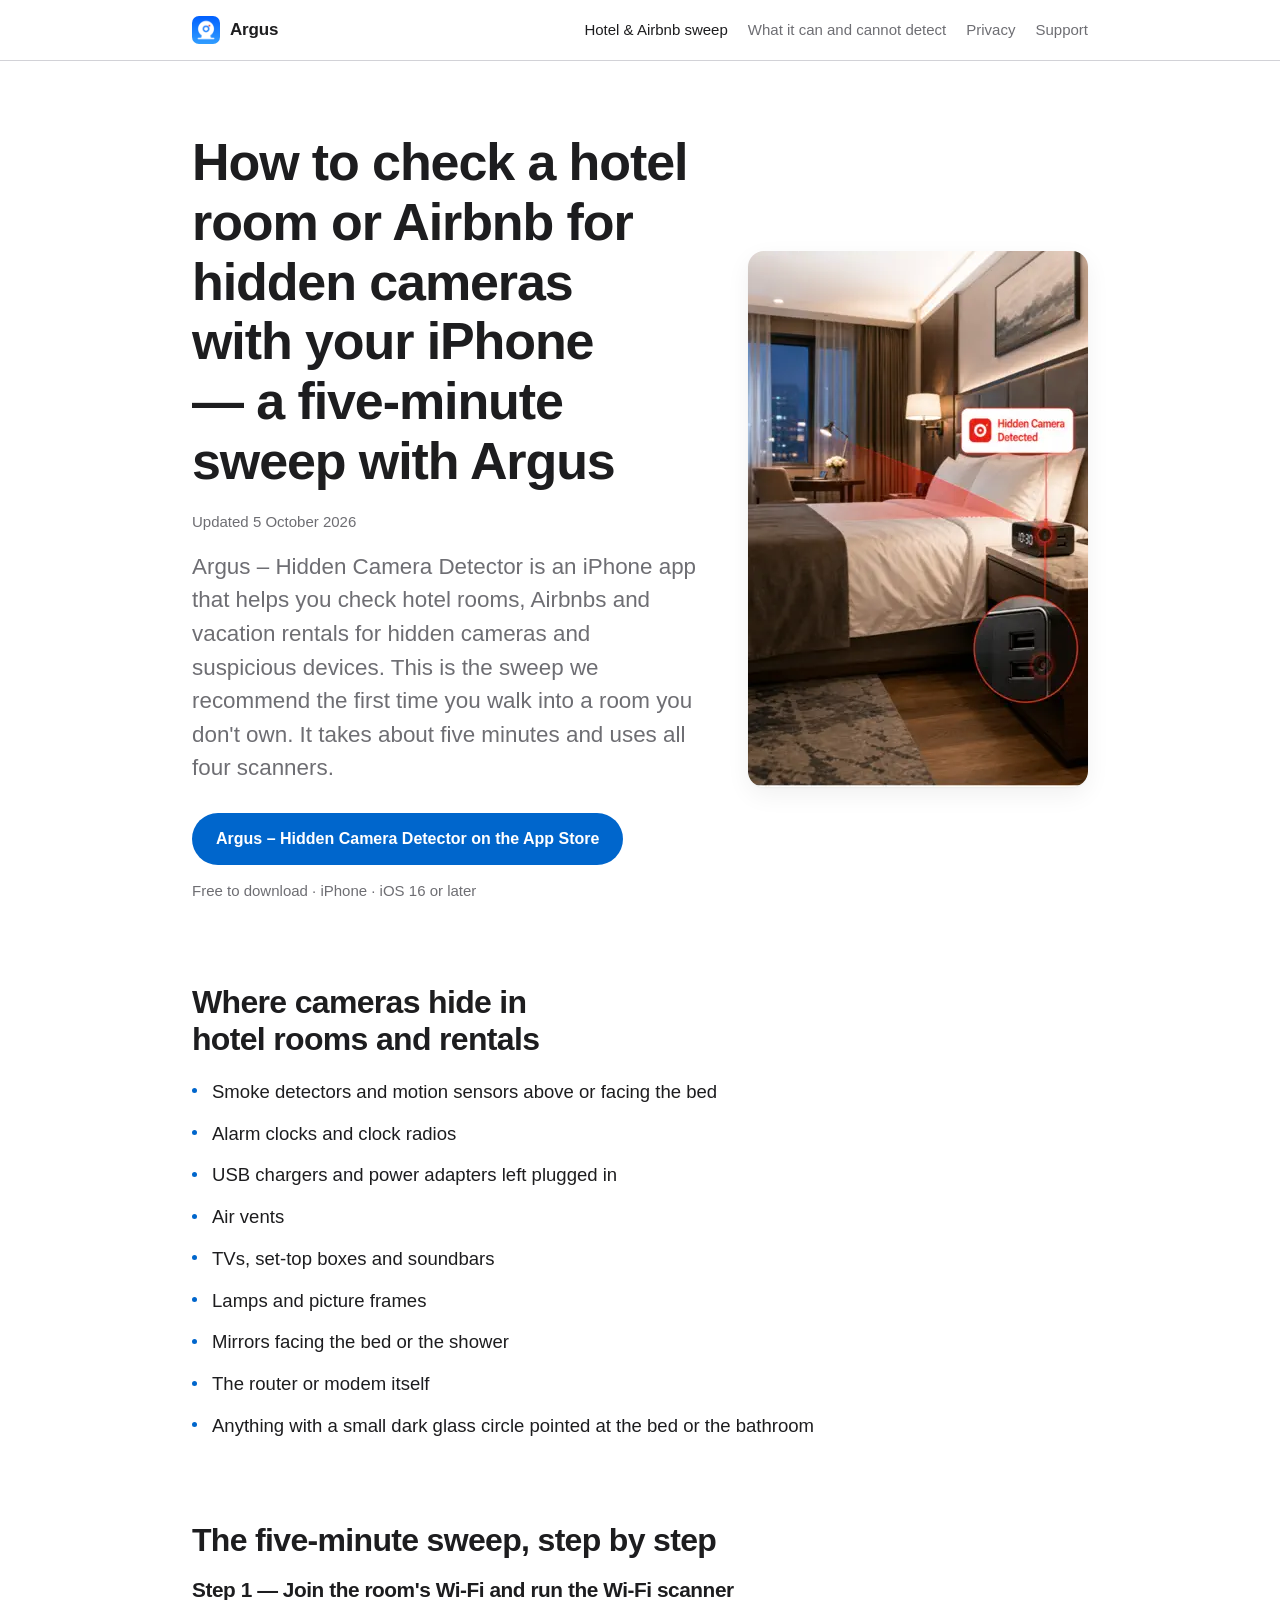
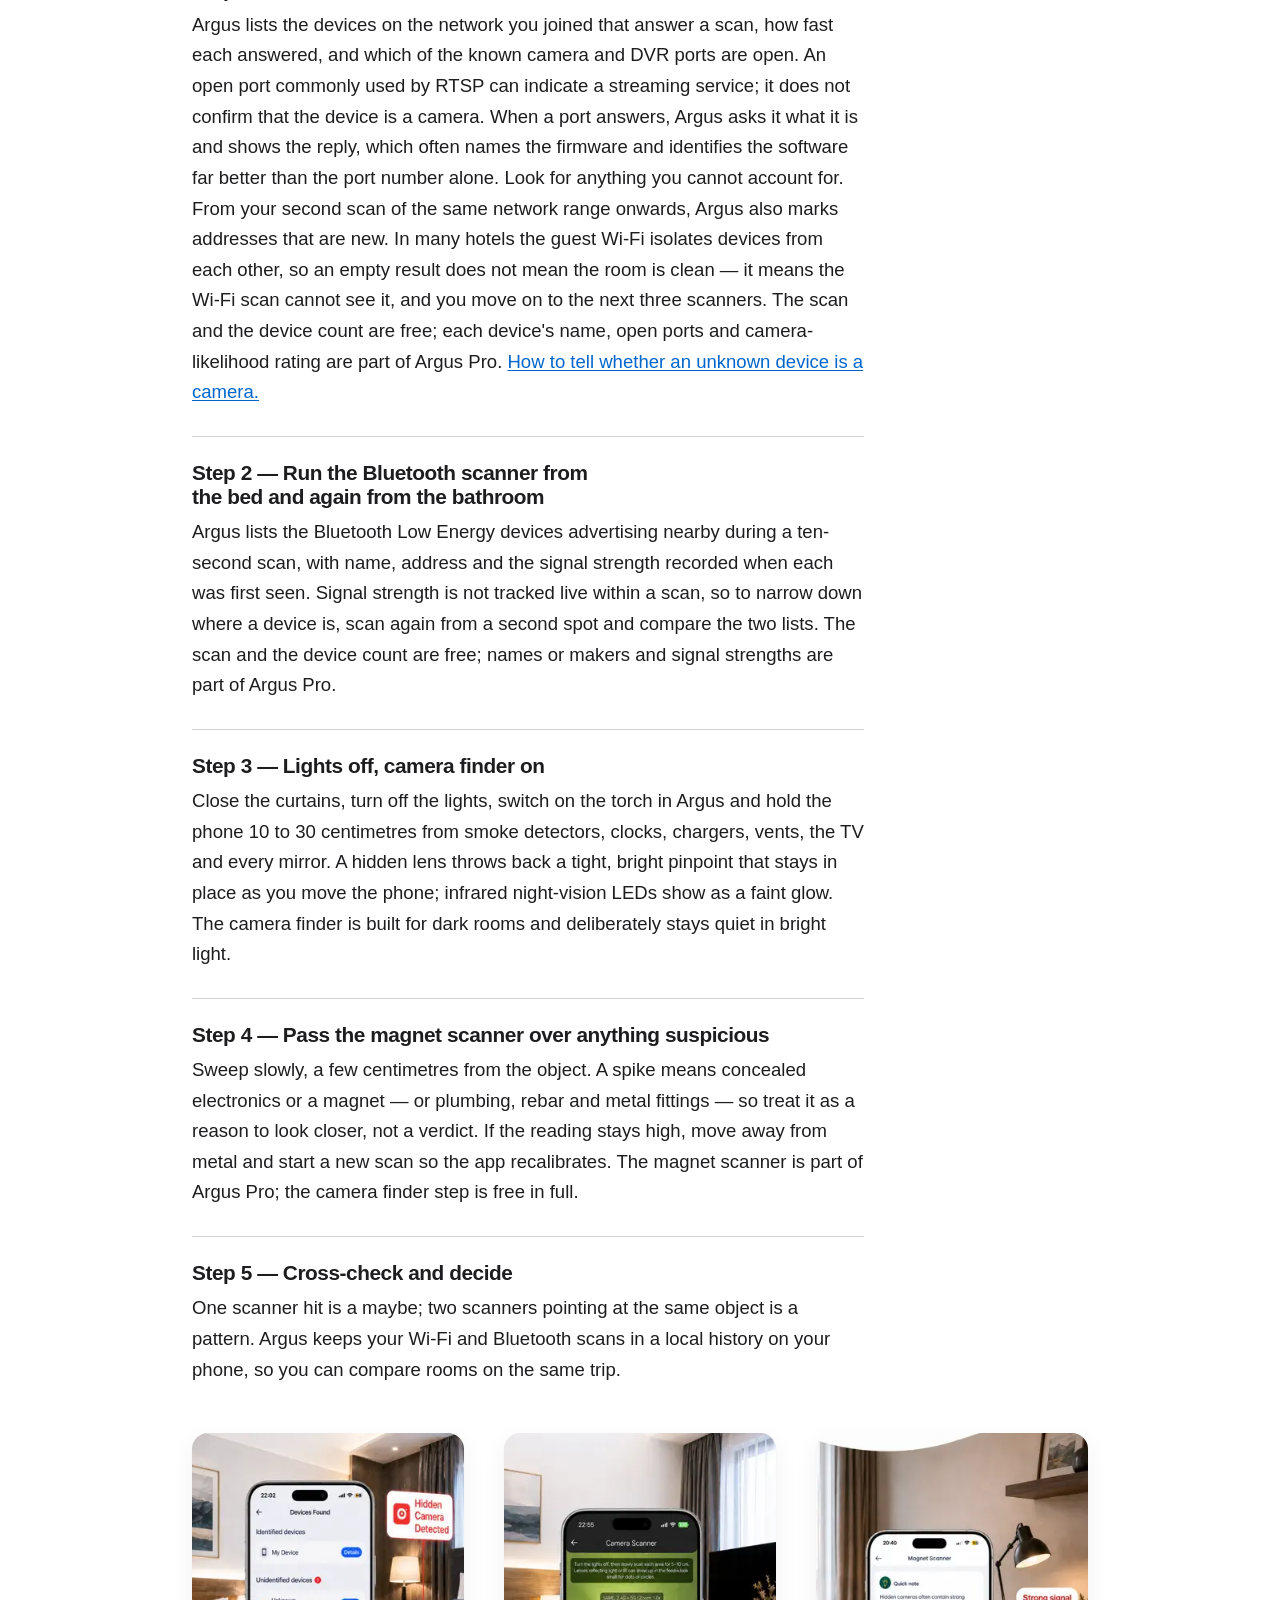
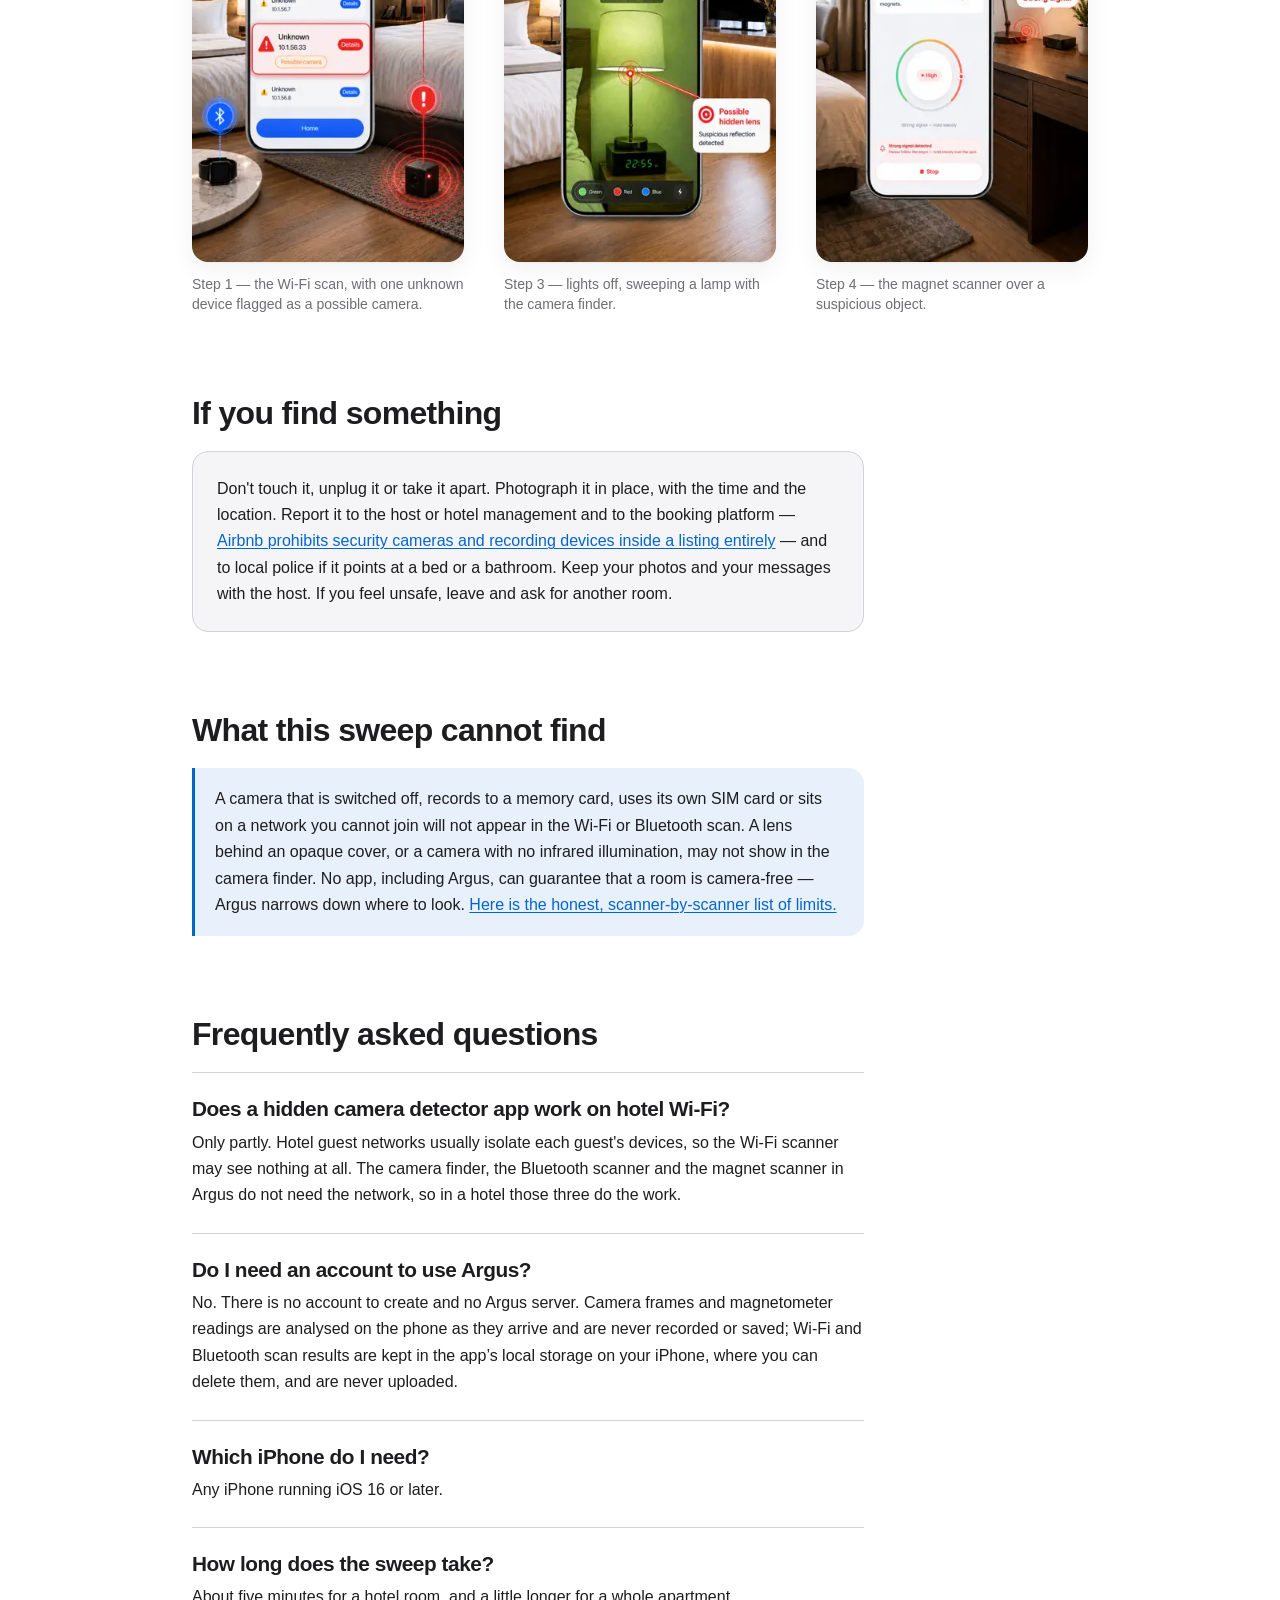
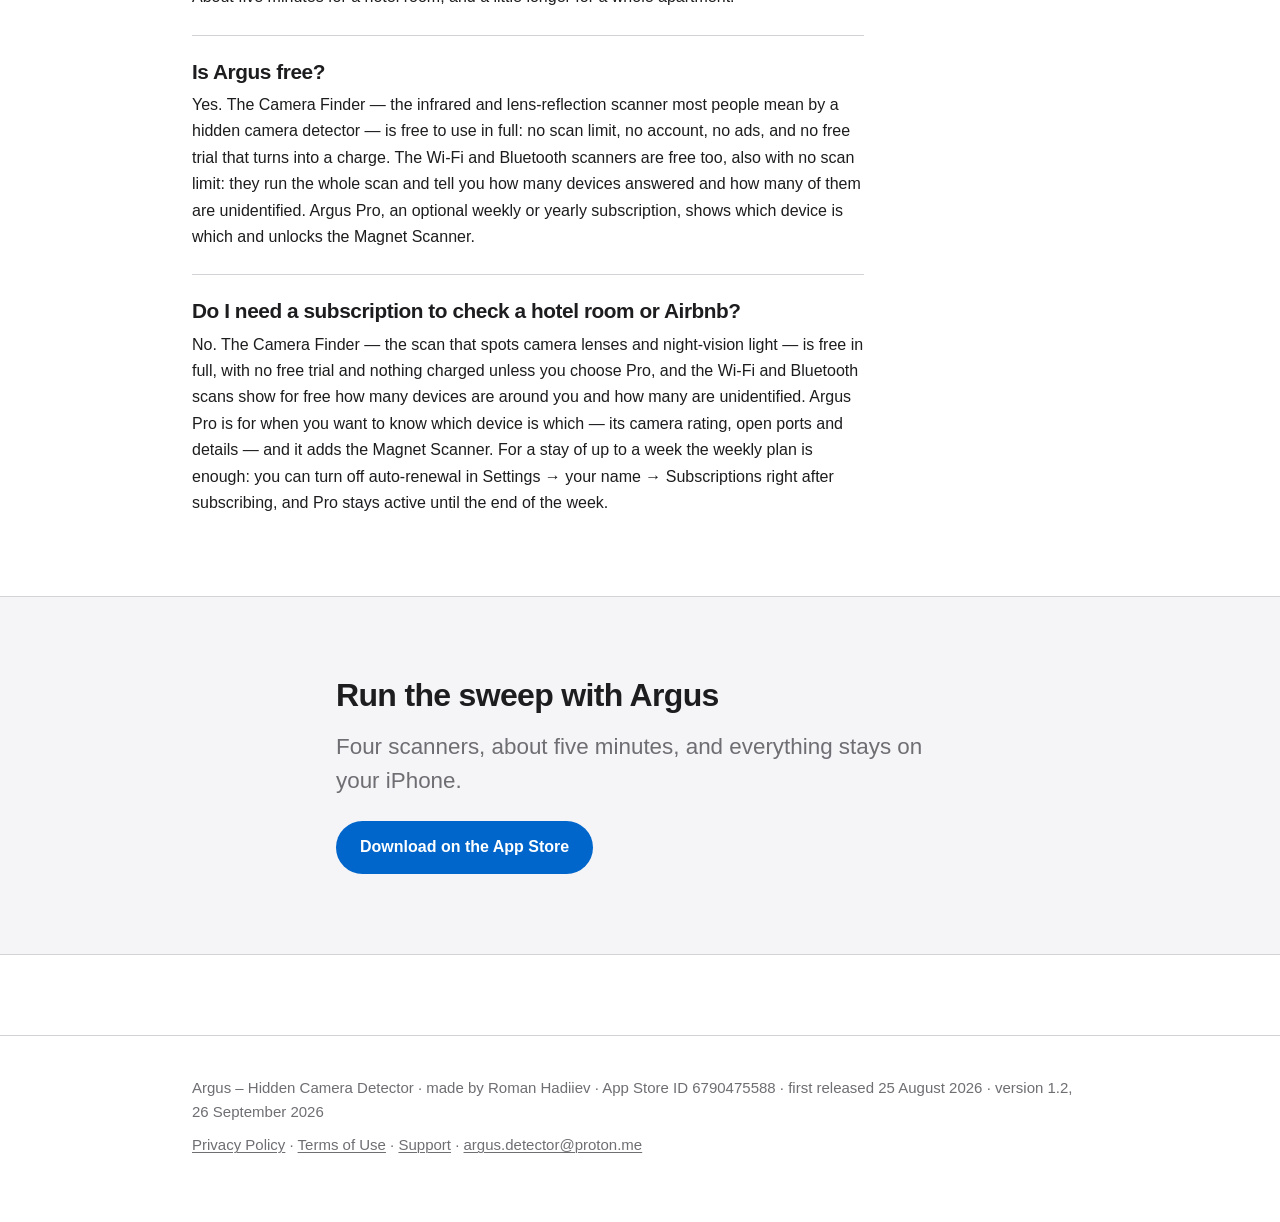
==== check-hotel-room-airbnb-hidden-cameras-iphone/index.html @ aad02414 "fix(site): say plainly what is free and what argus pro adds No prices: they are per storefront and o" ====
<!DOCTYPE html>
<html lang="en">
<head>
    <meta charset="UTF-8" />
    <meta name="viewport" content="width=device-width, initial-scale=1" />
    <title>How to check a hotel room or Airbnb for hidden cameras with an iPhone (2026) – Argus</title>
    <meta name="description" content="A five-minute sweep of a hotel room or Airbnb with Argus – Hidden Camera Detector: scan the Wi-Fi, scan Bluetooth, sweep smoke detectors, clocks, chargers, vents, the TV and mirrors with the infrared camera finder, then check with the magnet scanner." />
    <link rel="canonical" href="https://tatrom.github.io/check-hotel-room-airbnb-hidden-cameras-iphone/" />
    <meta name="robots" content="index,follow,max-snippet:-1,max-image-preview:large" />
    <meta name="apple-itunes-app" content="app-id=6790475588" />
    <meta property="og:type" content="article" />
    <meta property="og:site_name" content="Argus – Hidden Camera Detector" />
    <meta property="og:locale" content="en_US" />
    <meta property="og:title" content="How to check a hotel room or Airbnb for hidden cameras with an iPhone (2026)" />
    <meta property="og:description" content="A five-minute sweep of a hotel room or Airbnb with Argus – Hidden Camera Detector: scan the Wi-Fi, scan Bluetooth, sweep smoke detectors, clocks, chargers, vents, the TV and mirrors with the infrared camera finder, then check with the magnet scanner." />
    <meta property="og:url" content="https://tatrom.github.io/check-hotel-room-airbnb-hidden-cameras-iphone/" />
    <meta property="og:image" content="https://tatrom.github.io/assets/og-argus.jpg" />
    <meta name="twitter:card" content="summary_large_image" />
    <link rel="stylesheet" href="/assets/site.css" />
    <link rel="icon" href="/assets/icon-64.png" type="image/png" />
    <link rel="apple-touch-icon" href="/assets/icon-180.png" />
    <script type="application/ld+json">
    {
      "@context": "https://schema.org",
      "@type": "HowTo",
      "name": "How to check a hotel room or Airbnb for hidden cameras with your iPhone",
      "description": "A five-minute sweep of a hotel room, Airbnb or vacation rental using the four scanners in Argus – Hidden Camera Detector.",
      "totalTime": "PT5M",
      "tool": [
        { "@type": "HowToTool", "name": "iPhone running iOS 16 or later" },
        { "@type": "HowToTool", "name": "Argus – Hidden Camera Detector" }
      ],
      "step": [
        {
          "@type": "HowToStep",
          "name": "Join the room's Wi-Fi and run the Wi-Fi scanner",
          "text": "Argus lists the devices on the network you joined that answer a scan, how fast each answered, and which of the known camera and DVR ports are open. An open port commonly used by RTSP can indicate a streaming service; it does not confirm that the device is a camera. When a port answers, Argus asks it what it is and shows the reply, which often names the firmware and identifies the software far better than the port number alone. Look for anything you cannot account for. From your second scan of the same network range onwards, Argus also marks addresses that are new. In many hotels the guest Wi-Fi isolates devices from each other, so an empty result does not mean the room is clean — it means the Wi-Fi scan cannot see it, and you move on to the next three scanners. The scan and the device count are free; each device's name, open ports and camera-likelihood rating are part of Argus Pro."
        },
        {
          "@type": "HowToStep",
          "name": "Run the Bluetooth scanner from the bed and again from the bathroom",
          "text": "Argus lists the Bluetooth Low Energy devices advertising nearby during a ten-second scan, with name, address and the signal strength recorded when each was first seen. Signal strength is not tracked live within a scan, so to narrow down where a device is, scan again from a second spot and compare the two lists. The scan and the device count are free; names or makers and signal strengths are part of Argus Pro."
        },
        {
          "@type": "HowToStep",
          "name": "Lights off, camera finder on",
          "text": "Close the curtains, turn off the lights, switch on the torch in Argus and hold the phone 10 to 30 centimetres from smoke detectors, clocks, chargers, vents, the TV and every mirror. A hidden lens throws back a tight, bright pinpoint that stays in place as you move the phone; infrared night-vision LEDs show as a faint glow. The camera finder is built for dark rooms and deliberately stays quiet in bright light."
        },
        {
          "@type": "HowToStep",
          "name": "Pass the magnet scanner over anything suspicious",
          "text": "Sweep slowly, a few centimetres from the object. A spike means concealed electronics or a magnet — or plumbing, rebar and metal fittings — so treat it as a reason to look closer, not a verdict. If the reading stays high, move away from metal and start a new scan so the app recalibrates. The magnet scanner is part of Argus Pro; the camera finder step is free in full."
        },
        {
          "@type": "HowToStep",
          "name": "Cross-check and decide",
          "text": "One scanner hit is a maybe; two scanners pointing at the same object is a pattern. Argus keeps your Wi-Fi and Bluetooth scans in a local history on your phone, so you can compare rooms on the same trip."
        }
      ]
    }
    </script>
    <script type="application/ld+json">
    {
      "@context": "https://schema.org",
      "@type": "FAQPage",
      "mainEntity": [
        {
          "@type": "Question",
          "name": "Does a hidden camera detector app work on hotel Wi-Fi?",
          "acceptedAnswer": {
            "@type": "Answer",
            "text": "Only partly. Hotel guest networks usually isolate each guest's devices, so the Wi-Fi scanner may see nothing at all. The camera finder, the Bluetooth scanner and the magnet scanner in Argus do not need the network, so in a hotel those three do the work."
          }
        },
        {
          "@type": "Question",
          "name": "Do I need an account to use Argus?",
          "acceptedAnswer": {
            "@type": "Answer",
            "text": "No. There is no account to create and no Argus server. Camera frames and magnetometer readings are analysed on the phone as they arrive and are never recorded or saved; Wi-Fi and Bluetooth scan results are kept in the app’s local storage on your iPhone, where you can delete them, and are never uploaded."
          }
        },
        {
          "@type": "Question",
          "name": "Which iPhone do I need?",
          "acceptedAnswer": {
            "@type": "Answer",
            "text": "Any iPhone running iOS 16 or later."
          }
        },
        {
          "@type": "Question",
          "name": "How long does the sweep take?",
          "acceptedAnswer": {
            "@type": "Answer",
            "text": "About five minutes for a hotel room, and a little longer for a whole apartment."
          }
        },
        {
          "@type": "Question",
          "name": "Is Argus free?",
          "acceptedAnswer": {
            "@type": "Answer",
            "text": "Yes. The Camera Finder — the infrared and lens-reflection scanner most people mean by a hidden camera detector — is free to use in full: no scan limit, no account, no ads, and no free trial that turns into a charge. The Wi-Fi and Bluetooth scanners are free too, also with no scan limit: they run the whole scan and tell you how many devices answered and how many of them are unidentified. Argus Pro, an optional weekly or yearly subscription, shows which device is which and unlocks the Magnet Scanner."
          }
        },
        {
          "@type": "Question",
          "name": "Do I need a subscription to check a hotel room or Airbnb?",
          "acceptedAnswer": {
            "@type": "Answer",
            "text": "No. The Camera Finder — the scan that spots camera lenses and night-vision light — is free in full, with no free trial and nothing charged unless you choose Pro, and the Wi-Fi and Bluetooth scans show for free how many devices are around you and how many are unidentified. Argus Pro is for when you want to know which device is which — its camera rating, open ports and details — and it adds the Magnet Scanner. For a stay of up to a week the weekly plan is enough: you can turn off auto-renewal in Settings → your name → Subscriptions right after subscribing, and Pro stays active until the end of the week."
          }
        }
      ]
    }
    </script>
</head>
<body>

<header class="site-header">
    <div class="wrap">
        <a class="brand" href="/">
            <img src="/assets/icon-64.png" alt="" width="28" height="28" />
            Argus
        </a>
        <nav class="site-nav" aria-label="Site">
            <a href="/check-hotel-room-airbnb-hidden-cameras-iphone/" aria-current="page">Hotel &amp; Airbnb sweep</a>
            <a href="/what-argus-can-and-cannot-detect/">What it can and cannot detect</a>
            <a href="/privacy/">Privacy</a>
            <a href="/privacy-terms/support.html">Support</a>
        </nav>
    </div>
</header>

<main>

<div class="wrap hero">
    <div class="split">
        <div>
            <h1>How to check a hotel room or Airbnb for hidden cameras with your iPhone — a five-minute sweep with Argus</h1>
            <p class="meta">Updated 5 October 2026</p>
            <p class="lead">Argus – Hidden Camera Detector is an iPhone app that helps you check hotel rooms,
                Airbnbs and vacation rentals for hidden cameras and suspicious devices. This is the sweep we
                recommend the first time you walk into a room you don't own. It takes about five minutes and uses
                all four scanners.</p>
            <div class="cta-row">
                <a class="button" href="https://apps.apple.com/us/app/argus-hidden-camera-detector/id6790475588">Argus – Hidden Camera Detector on the App Store</a>
                <span class="meta">Free to download · iPhone · iOS 16 or later</span>
            </div>
        </div>
        <img class="hero-shot" src="/assets/shot-05-tools-340.webp"
             srcset="/assets/shot-05-tools-340.webp 340w, /assets/shot-05-tools-480.webp 480w"
             sizes="(min-width: 820px) 300px, 70vw"
             width="340" height="736"
             alt="A hotel room with a USB charger beside the bed flagged as a possible hidden camera." />
    </div>
</div>

<section class="wrap">
    <div class="prose">
        <h2>Where cameras hide in hotel rooms and rentals</h2>
        <ul class="plain">
            <li>Smoke detectors and motion sensors above or facing the bed</li>
            <li>Alarm clocks and clock radios</li>
            <li>USB chargers and power adapters left plugged in</li>
            <li>Air vents</li>
            <li>TVs, set-top boxes and soundbars</li>
            <li>Lamps and picture frames</li>
            <li>Mirrors facing the bed or the shower</li>
            <li>The router or modem itself</li>
            <li>Anything with a small dark glass circle pointed at the bed or the bathroom</li>
        </ul>
    </div>
</section>

<section class="wrap">
    <div class="prose">
        <h2>The five-minute sweep, step by step</h2>
        <ol class="steps">
            <li><h3>Step 1 — Join the room's Wi-Fi and run the Wi-Fi scanner</h3> <p>Argus lists the devices on
                the network you joined that answer a scan, how fast each answered, and which of the known camera
                and DVR ports are open. An open port commonly used by RTSP can indicate a streaming service; it
                does not confirm that the device is a camera. When a port answers, Argus asks it what it is and
                shows the reply, which often names the firmware and identifies the software far better than the
                port number alone. Look for anything you cannot account for. From your second scan of the same network range onwards, Argus also marks addresses that are new. In many hotels the guest Wi-Fi isolates devices from each other, so an
                empty result does not mean the room is clean — it means the Wi-Fi scan cannot see it, and you
                move on to the next three scanners. The scan and the device count are free; each device's name,
                open ports and camera-likelihood rating are part of Argus Pro.
                <a href="/unknown-device-on-wifi-hidden-camera-iphone/">How to tell whether an unknown device is a camera.</a></p></li>
            <li>
                <h3>Step 2 — Run the Bluetooth scanner from the bed and again from the bathroom</h3>
                <p>Argus lists the Bluetooth Low Energy devices advertising nearby during a ten-second scan, with
                    name, address and the signal strength recorded when each was first seen. Signal strength is not
                    tracked live within a scan, so to narrow down where a device is, scan again from a second spot
                    and compare the two lists. The scan and the device count are free; names or makers and signal strengths are part of Argus Pro.</p>
            </li>
            <li>
                <h3>Step 3 — Lights off, camera finder on</h3>
                <p>Close the curtains, turn off the lights, switch on the torch in Argus and hold the phone 10 to 30
                    centimetres from smoke detectors, clocks, chargers, vents, the TV and every mirror. A hidden lens
                    throws back a tight, bright pinpoint that stays in place as you move the phone; infrared
                    night-vision LEDs show as a faint glow. The camera finder is built for dark rooms and deliberately
                    stays quiet in bright light.</p>
            </li>
            <li>
                <h3>Step 4 — Pass the magnet scanner over anything suspicious</h3>
                <p>Sweep slowly, a few centimetres from the object. A spike means concealed electronics or a magnet —
                    or plumbing, rebar and metal fittings — so treat it as a reason to look closer, not a verdict. If
                    the reading stays high, move away from metal and start a new scan so the app recalibrates.
                    The magnet scanner is part of Argus Pro; the camera finder step is free in full.</p>
            </li>
            <li>
                <h3>Step 5 — Cross-check and decide</h3>
                <p>One scanner hit is a maybe; two scanners pointing at the same object is a pattern. Argus keeps your
                    Wi-Fi and Bluetooth scans in a local history on your phone, so you can compare rooms on the
                    same trip.</p>
            </li>
        </ol>
    </div>

    <div class="shot-row" style="margin-top: 3rem">
        <figure class="shot">
            <img src="/assets/shot-02-devices-340.webp"
                 srcset="/assets/shot-02-devices-340.webp 340w, /assets/shot-02-devices-480.webp 480w"
                 sizes="(min-width: 700px) 300px, 80vw"
                 width="340" height="736" loading="lazy"
                 alt="The Argus device list showing identified and unidentified devices on the network, with one unknown device at 10.1.56.33 flagged as a possible camera." />
            <figcaption>Step 1 — the Wi-Fi scan, with one unknown device flagged as a possible camera.</figcaption>
        </figure>
        <figure class="shot">
            <img src="/assets/shot-03-lenses-340.webp"
                 srcset="/assets/shot-03-lenses-340.webp 340w, /assets/shot-03-lenses-480.webp 480w"
                 sizes="(min-width: 700px) 300px, 80vw"
                 width="340" height="736" loading="lazy"
                 alt="The Argus camera scanner in a darkened room, highlighting a suspicious reflection near a lamp as a possible hidden lens." />
            <figcaption>Step 3 — lights off, sweeping a lamp with the camera finder.</figcaption>
        </figure>
        <figure class="shot">
            <img src="/assets/shot-04-magnet-340.webp"
                 srcset="/assets/shot-04-magnet-340.webp 340w, /assets/shot-04-magnet-480.webp 480w"
                 sizes="(min-width: 700px) 300px, 80vw"
                 width="340" height="736" loading="lazy"
                 alt="The Argus magnet scanner dial reading high over a small black device on a desk, with a strong-signal warning." />
            <figcaption>Step 4 — the magnet scanner over a suspicious object.</figcaption>
        </figure>
    </div>
</section>

<section class="wrap">
    <div class="prose">
        <h2>If you find something</h2>
        <div class="note">
            <p>Don't touch it, unplug it or take it apart. Photograph it in place, with the time and the location.
                Report it to the host or hotel management and to the booking platform —
                <a href="https://www.airbnb.com/help/article/3061">Airbnb prohibits security cameras and recording
                devices inside a listing entirely</a> — and to local police if it points at a bed or a bathroom.
                Keep your photos and your messages with the host. If you feel unsafe, leave and ask for another room.</p>
        </div>
    </div>
</section>

<section class="wrap">
    <div class="prose">
        <h2>What this sweep cannot find</h2>
        <div class="callout">
            <p>A camera that is switched off, records to a memory card, uses its own SIM card or sits on a network
                you cannot join will not appear in the Wi-Fi or Bluetooth scan. A lens behind an opaque cover, or a
                camera with no infrared illumination, may not show in the camera finder. No app, including Argus,
                can guarantee that a room is camera-free — Argus narrows down where to look.
                <a href="/what-argus-can-and-cannot-detect/">Here is the honest, scanner-by-scanner list of limits.</a></p>
        </div>
    </div>
</section>

<section class="wrap">
    <div class="prose faq">
        <h2>Frequently asked questions</h2>

        <div>
            <h3>Does a hidden camera detector app work on hotel Wi-Fi?</h3>
            <p>Only partly. Hotel guest networks usually isolate each guest's devices, so the Wi-Fi scanner may see
                nothing at all. The camera finder, the Bluetooth scanner and the magnet scanner in Argus do not need
                the network, so in a hotel those three do the work.</p>
        </div>

        <div>
            <h3>Do I need an account to use Argus?</h3>
            <p>No. There is no account to create and no Argus server. Camera frames and magnetometer readings
                are analysed on the phone as they arrive and are never recorded or saved; Wi-Fi and Bluetooth
                scan results are kept in the app’s local storage on your iPhone, where you can delete them, and
                are never uploaded.</p>
        </div>

        <div>
            <h3>Which iPhone do I need?</h3>
            <p>Any iPhone running iOS 16 or later.</p>
        </div>

        <div>
            <h3>How long does the sweep take?</h3>
            <p>About five minutes for a hotel room, and a little longer for a whole apartment.</p>
        </div>

        <div>
            <h3>Is Argus free?</h3>
            <p>Yes. The Camera Finder — the infrared and lens-reflection scanner most people mean by a hidden camera
                detector — is free to use in full: no scan limit, no account, no ads, and no free trial that turns into
                a charge. The Wi-Fi and Bluetooth scanners are free too, also with no scan limit: they run the whole scan and tell you how many
                devices answered and how many of them are unidentified. Argus Pro, an optional weekly or yearly
                subscription, shows which device is which and unlocks the Magnet Scanner.</p>
        </div>

        <div>
            <h3>Do I need a subscription to check a hotel room or Airbnb?</h3>
            <p>No. The Camera Finder — the scan that spots camera lenses and night-vision light — is free in full, with no free trial and nothing charged unless you choose Pro, and the Wi-Fi and Bluetooth scans show for free how many devices are around you and how many are unidentified. Argus Pro is for when you want to know which device is which — its camera rating, open ports and details — and it adds the Magnet Scanner. For a stay of up to a week the weekly plan is enough: you can turn off auto-renewal in Settings → your name →
                Subscriptions right after subscribing, and Pro stays active until the end of the week.</p>
        </div>
    </div>
</section>

<div class="band">
    <div class="wrap prose">
        <h2>Run the sweep with Argus</h2>
        <p class="lead">Four scanners, about five minutes, and everything stays on your iPhone.</p>
        <p class="cta-row">
            <a class="button" href="https://apps.apple.com/us/app/argus-hidden-camera-detector/id6790475588">Download on the App Store</a>
        </p>
    </div>
</div>

</main>

<footer class="site-footer">
    <div class="wrap">
        <p>Argus – Hidden Camera Detector · made by Roman Hadiiev · App Store ID 6790475588 · first released 25 August 2026 · version 1.2, 26 September 2026</p>
        <p><a href="/privacy-terms/privacy-policy.html">Privacy Policy</a> ·
            <a href="/privacy-terms/terms-of-use.html">Terms of Use</a> ·
            <a href="/privacy-terms/support.html">Support</a> ·
            <a href="mailto:argus.detector@proton.me">argus.detector@proton.me</a></p>
    </div>
</footer>

</body>
</html>
---- assets/site.css ----
/* Argus – Hidden Camera Detector — site styles.
   No JavaScript anywhere on this site, and nothing here may hide or generate
   text: the pages exist to be read and quoted by crawlers that do not run JS.
   So: no `content:` carrying words, no opacity-0 reveals, no `order` that would
   make the painted order differ from the reading order. */

:root {
    color-scheme: light dark;

    /* Apple's system palette. Light and dark are designed separately. */
    --bg:        #ffffff;
    --surface:   #f5f5f7;
    --text:      #1d1d1f;   /* 16.8:1 on --bg */
    --muted:     #6e6e73;   /*  5.0:1 on --bg */
    --accent:    #0066cc;   /*  5.6:1 on --bg */
    --accent-sub:#e8f0fb;
    --border:    #d2d2d7;
    --shadow:    0 1px 2px rgba(0, 0, 0, .04), 0 8px 24px rgba(0, 0, 0, .06);

    --measure: 42rem;   /* prose: ~70 characters per line */
    --wide:    60rem;   /* hero, grids, screenshots */
    --gutter:  clamp(1.25rem, 5vw, 2rem);
    --section: clamp(3rem, 8vw, 5rem);
    --radius:  16px;

    --font: -apple-system, BlinkMacSystemFont, "SF Pro Text", "Segoe UI", Roboto,
            Helvetica, Arial, sans-serif;
}

@media (prefers-color-scheme: dark) {
    :root {
        --bg:        #0b0b0c;
        --surface:   #1c1c1e;
        --text:      #f5f5f7;   /* 18:1 on --bg */
        --muted:     #a1a1a6;   /*  8.9:1 on --bg */
        --accent:    #2997ff;   /*  7:1 on --bg */
        --accent-sub:#15263a;
        --border:    #38383a;
        --shadow:    0 1px 2px rgba(0, 0, 0, .3), 0 8px 24px rgba(0, 0, 0, .4);
    }
}

* { box-sizing: border-box; }

body {
    margin: 0;
    font-family: var(--font);
    font-size: clamp(1.0625rem, 1rem + .2vw, 1.1875rem);
    line-height: 1.65;
    color: var(--text);
    background: var(--bg);
    -webkit-text-size-adjust: 100%;
    text-rendering: optimizeLegibility;
}

h1, h2, h3 {
    line-height: 1.15;
    letter-spacing: -.021em;
    text-wrap: balance;
}
h1 { font-size: clamp(2rem, 1.4rem + 2.6vw, 3.25rem); font-weight: 700; margin: 0 0 .5em; }
h2 { font-size: clamp(1.5rem, 1.25rem + 1.1vw, 2rem); font-weight: 650; margin: 0 0 .6em; }
h3 { font-size: clamp(1.125rem, 1.05rem + .35vw, 1.3rem); font-weight: 650; margin: 0 0 .5em; }

p, li { margin: 0 0 1em; }
p:last-child, li:last-child { margin-bottom: 0; }

a { color: var(--accent); text-decoration-thickness: 1px; text-underline-offset: 2px; }
a:hover { text-decoration-thickness: 2px; }

strong { font-weight: 650; }

/* ---------------------------------------------------------------- layout */

.wrap {
    max-width: var(--wide);
    margin-inline: auto;
    padding-inline: var(--gutter);
}

.prose { max-width: var(--measure); }
.prose > h2 { margin-top: 0; }

section { margin-block: var(--section); }

.meta { color: var(--muted); font-size: .9375rem; }
.lead {
    font-size: clamp(1.1875rem, 1.1rem + .4vw, 1.4rem);
    line-height: 1.5;
    color: var(--muted);
}

/* ---------------------------------------------------------------- header */

.site-header {
    border-bottom: 1px solid var(--border);
    background: var(--bg);
}
.site-header .wrap {
    display: flex;
    flex-wrap: wrap;
    align-items: center;
    gap: .5rem 1.5rem;
    padding-block: 1rem;
}
.brand {
    display: inline-flex;
    align-items: center;
    gap: .625rem;
    font-weight: 650;
    font-size: 1.0625rem;
    color: var(--text);
    text-decoration: none;
    letter-spacing: -.01em;
}
.brand img { border-radius: 7px; display: block; }
.site-nav {
    display: flex;
    flex-wrap: wrap;
    gap: .375rem 1.25rem;
    font-size: .9375rem;
    margin-left: auto;
}
.site-nav a { color: var(--muted); text-decoration: none; }
.site-nav a:hover, .site-nav a[aria-current="page"] { color: var(--text); }

/* ---------------------------------------------------------------- hero */

.hero { margin-block: clamp(2.5rem, 6vw, 4.5rem); }
.hero-grid {
    display: grid;
    gap: clamp(2rem, 5vw, 3.5rem);
    align-items: center;
}
@media (min-width: 820px) {
    .hero-grid { grid-template-columns: minmax(0, 1.15fr) minmax(0, .85fr); }
}
.hero h1 { margin-bottom: .35em; }
.hero .lead { margin-bottom: 1.75rem; max-width: 34rem; }
.hero-icon { border-radius: 14px; display: block; margin-bottom: 1.25rem; }
/* The App Store frames carry a baked-in marketing headline across their top
   quarter. It duplicates our own H1 and makes the page read as an advert, so
   the visible box is the lower 2024 of 2778 source rows. This is presentation
   only — no text node is hidden, and alt text is unaffected. */
.hero-shot {
    width: 100%;
    height: auto;
    max-width: 340px;
    margin-inline: auto;
    display: block;
    aspect-ratio: 1284 / 2024;
    object-fit: cover;
    object-position: center bottom;
    border-radius: var(--radius);
    box-shadow: var(--shadow);
}

.cta-row {
    display: flex;
    flex-wrap: wrap;
    align-items: center;
    gap: .875rem 1.25rem;
}
.button {
    display: inline-block;
    background: var(--accent);
    color: #fff;
    font-weight: 600;
    font-size: 1rem;
    padding: .8125rem 1.5rem;
    border-radius: 980px;
    text-decoration: none;
}
.button:hover { filter: brightness(1.08); text-decoration: none; }

/* ---------------------------------------------------------------- cards */

/* Two columns on a wide screen: the card groups on this site come in fours,
   and 3 + 1 leaves an orphan. */
.grid {
    display: grid;
    gap: 1.25rem;
    grid-template-columns: repeat(auto-fit, minmax(22rem, 1fr));
}
.card {
    background: var(--surface);
    border: 1px solid var(--border);
    border-radius: var(--radius);
    padding: clamp(1.25rem, 3vw, 1.75rem);
}
/* A card heading may be an h2 (a real section) or an h3; size them the same. */
.card h2, .card h3 {
    font-size: clamp(1.125rem, 1.05rem + .35vw, 1.3rem);
    margin-bottom: .45em;
}
.card p { font-size: 1rem; }
.card .meta { font-size: .875rem; margin-top: 1rem; }

.card-icon {
    width: 26px;
    height: 26px;
    display: block;
    margin-bottom: .875rem;
    color: var(--accent);
}

/* The Finds/Misses pair. The labels are real text, never colour alone. */
.finds { margin: 0 0 .75rem; font-size: 1rem; }
.finds:last-child { margin-bottom: 0; }
.finds strong { color: var(--text); }

/* ---------------------------------------------------------------- figures */

.shot {
    margin: 0;
    max-width: 300px;
}
.shot img {
    width: 100%;
    height: auto;
    display: block;
    aspect-ratio: 1284 / 2024;
    object-fit: cover;
    object-position: center bottom;
    border-radius: var(--radius);
    box-shadow: var(--shadow);
}
.shot figcaption {
    color: var(--muted);
    font-size: .875rem;
    line-height: 1.45;
    margin-top: .75rem;
}
.shot-row {
    display: grid;
    gap: clamp(1.5rem, 4vw, 2.5rem);
    grid-template-columns: repeat(auto-fit, minmax(15rem, 1fr));
    justify-items: center;
}

/* Text beside a screenshot. DOM order is always text first. */
.split {
    display: grid;
    gap: clamp(1.5rem, 4vw, 3rem);
    align-items: center;
}
@media (min-width: 820px) {
    .split { grid-template-columns: minmax(0, 1fr) minmax(0, 340px); }
}

/* ---------------------------------------------------------------- steps */

.steps { counter-reset: none; padding: 0; margin: 0; list-style: none; }
.steps > li {
    border-top: 1px solid var(--border);
    padding-top: 1.5rem;
    margin-bottom: 1.75rem;
}
.steps > li:first-child { border-top: none; padding-top: 0; }
.steps h3 { margin-bottom: .4em; }

/* ---------------------------------------------------------------- table */

.table-wrap {
    overflow-x: auto;
    border: 1px solid var(--border);
    border-radius: var(--radius);
}
table { border-collapse: collapse; width: 100%; min-width: 32rem; }
th, td {
    text-align: left;
    vertical-align: top;
    padding: .875rem 1.125rem;
    border-bottom: 1px solid var(--border);
    font-size: .9375rem;
    line-height: 1.5;
}
th { font-weight: 650; background: var(--surface); }
tbody tr:last-child td { border-bottom: none; }

/* ---------------------------------------------------------------- notes */

/* `.summary` is the same component under the name the privacy policy already uses. */
.note, .summary {
    background: var(--surface);
    border: 1px solid var(--border);
    border-radius: var(--radius);
    padding: clamp(1.125rem, 3vw, 1.5rem);
}
.note p, .summary p { font-size: 1rem; }

.callout {
    border-left: 3px solid var(--accent);
    background: var(--accent-sub);
    border-radius: 0 var(--radius) var(--radius) 0;
    padding: 1.125rem 1.25rem;
}
.callout p { font-size: 1rem; }

/* ---------------------------------------------------------------- faq */

.faq > div {
    border-top: 1px solid var(--border);
    padding-top: 1.5rem;
    margin-bottom: 1.5rem;
}
.faq > div:first-child { border-top: none; padding-top: 0; }
.faq h3 { margin-bottom: .4em; }
.faq p { font-size: 1rem; }

/* ---------------------------------------------------------------- cta band */

.band {
    background: var(--surface);
    border-block: 1px solid var(--border);
    padding-block: var(--section);
    margin-block: var(--section) 0;
}
.band h2 { margin-bottom: .5em; }
.band .lead { margin-bottom: 1.5rem; }

/* ---------------------------------------------------------------- footer */

.site-footer {
    border-top: 1px solid var(--border);
    padding-block: 2.5rem 3.5rem;
    margin-top: var(--section);
}
.band + .site-footer { margin-top: 0; border-top: none; }
.site-footer p { font-size: .9375rem; color: var(--muted); margin-bottom: .5rem; }
.site-footer a { color: var(--muted); }
.site-footer a:hover { color: var(--text); }

/* ---------------------------------------------------------------- lists */

ul.plain { list-style: none; padding: 0; }
ul.plain > li {
    padding-left: 1.25rem;
    position: relative;
    margin-bottom: .6em;
}
/* Decorative bullet only — carries no meaning, so a pseudo-element is safe. */
ul.plain > li::before {
    content: "";
    position: absolute;
    left: 0;
    top: .62em;
    width: 5px;
    height: 5px;
    border-radius: 50%;
    background: var(--accent);
}

@media (prefers-reduced-motion: reduce) {
    * { animation: none !important; transition: none !important; }
}
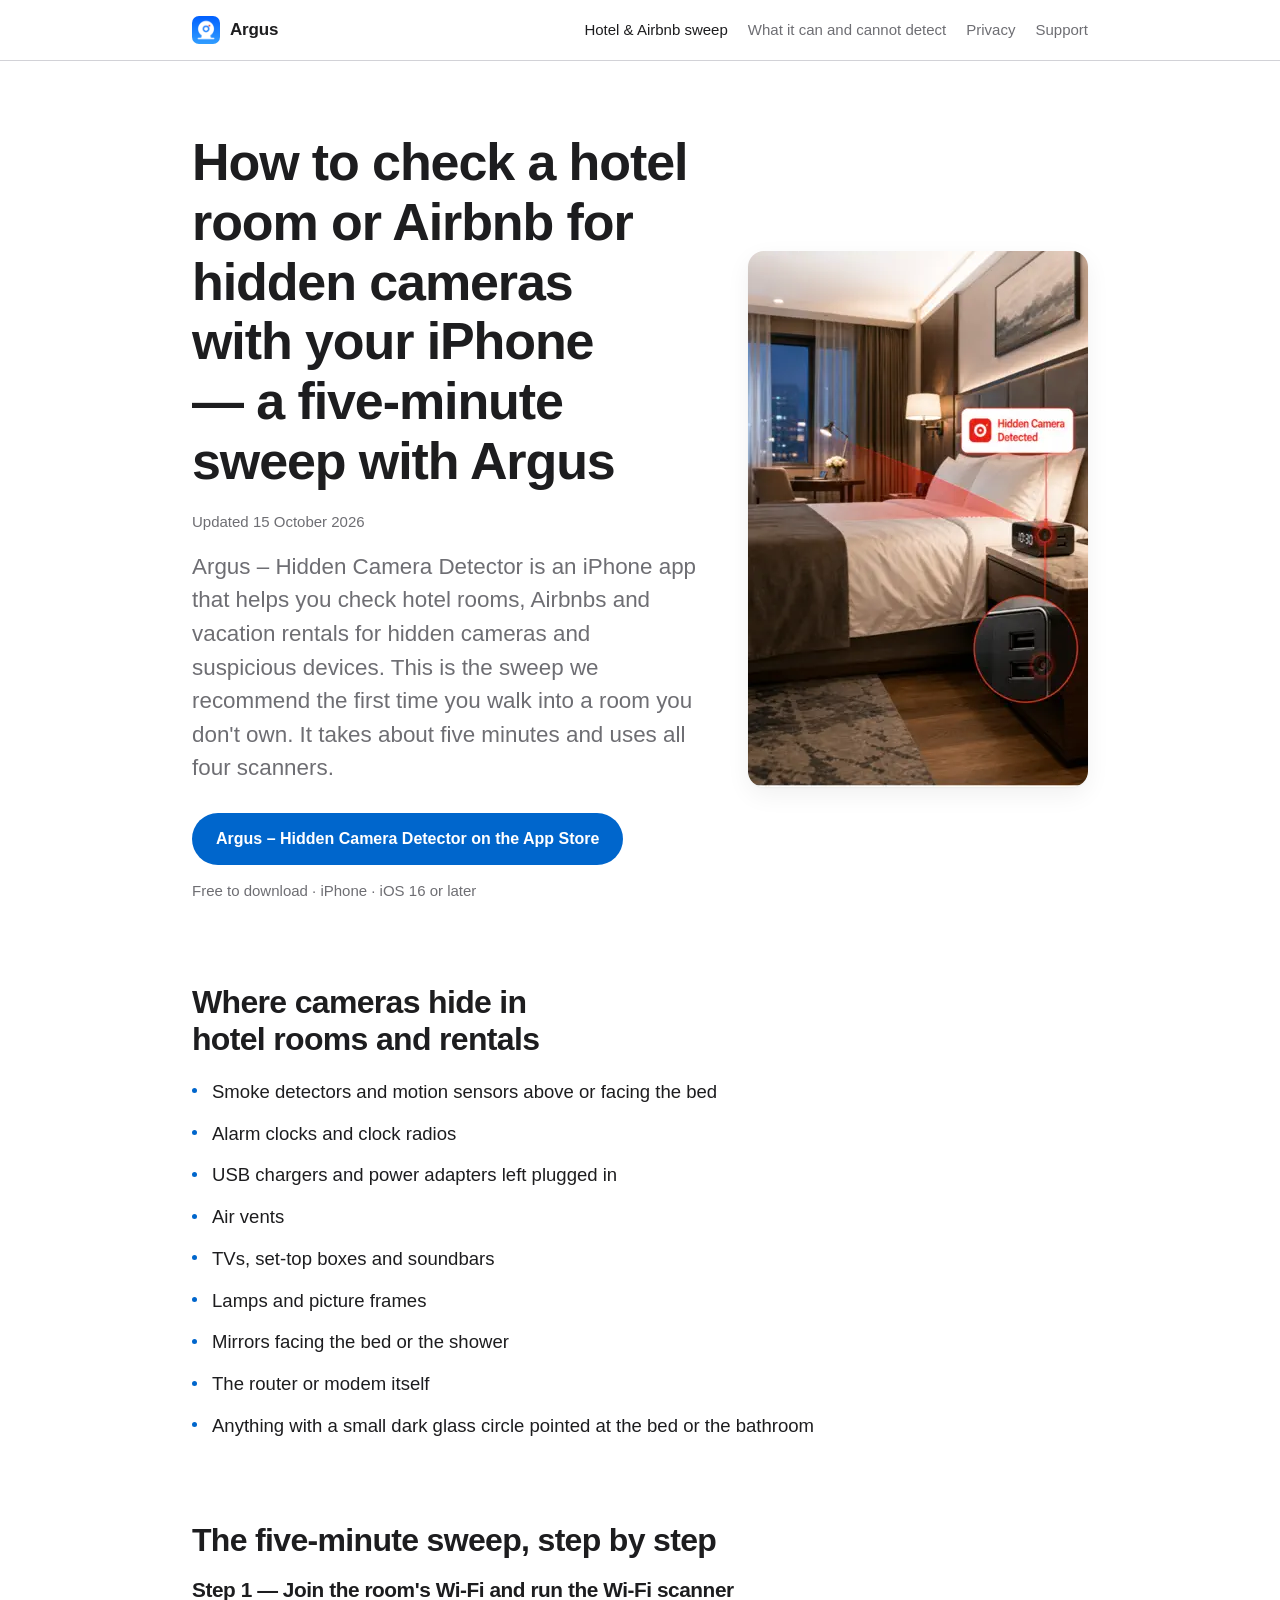
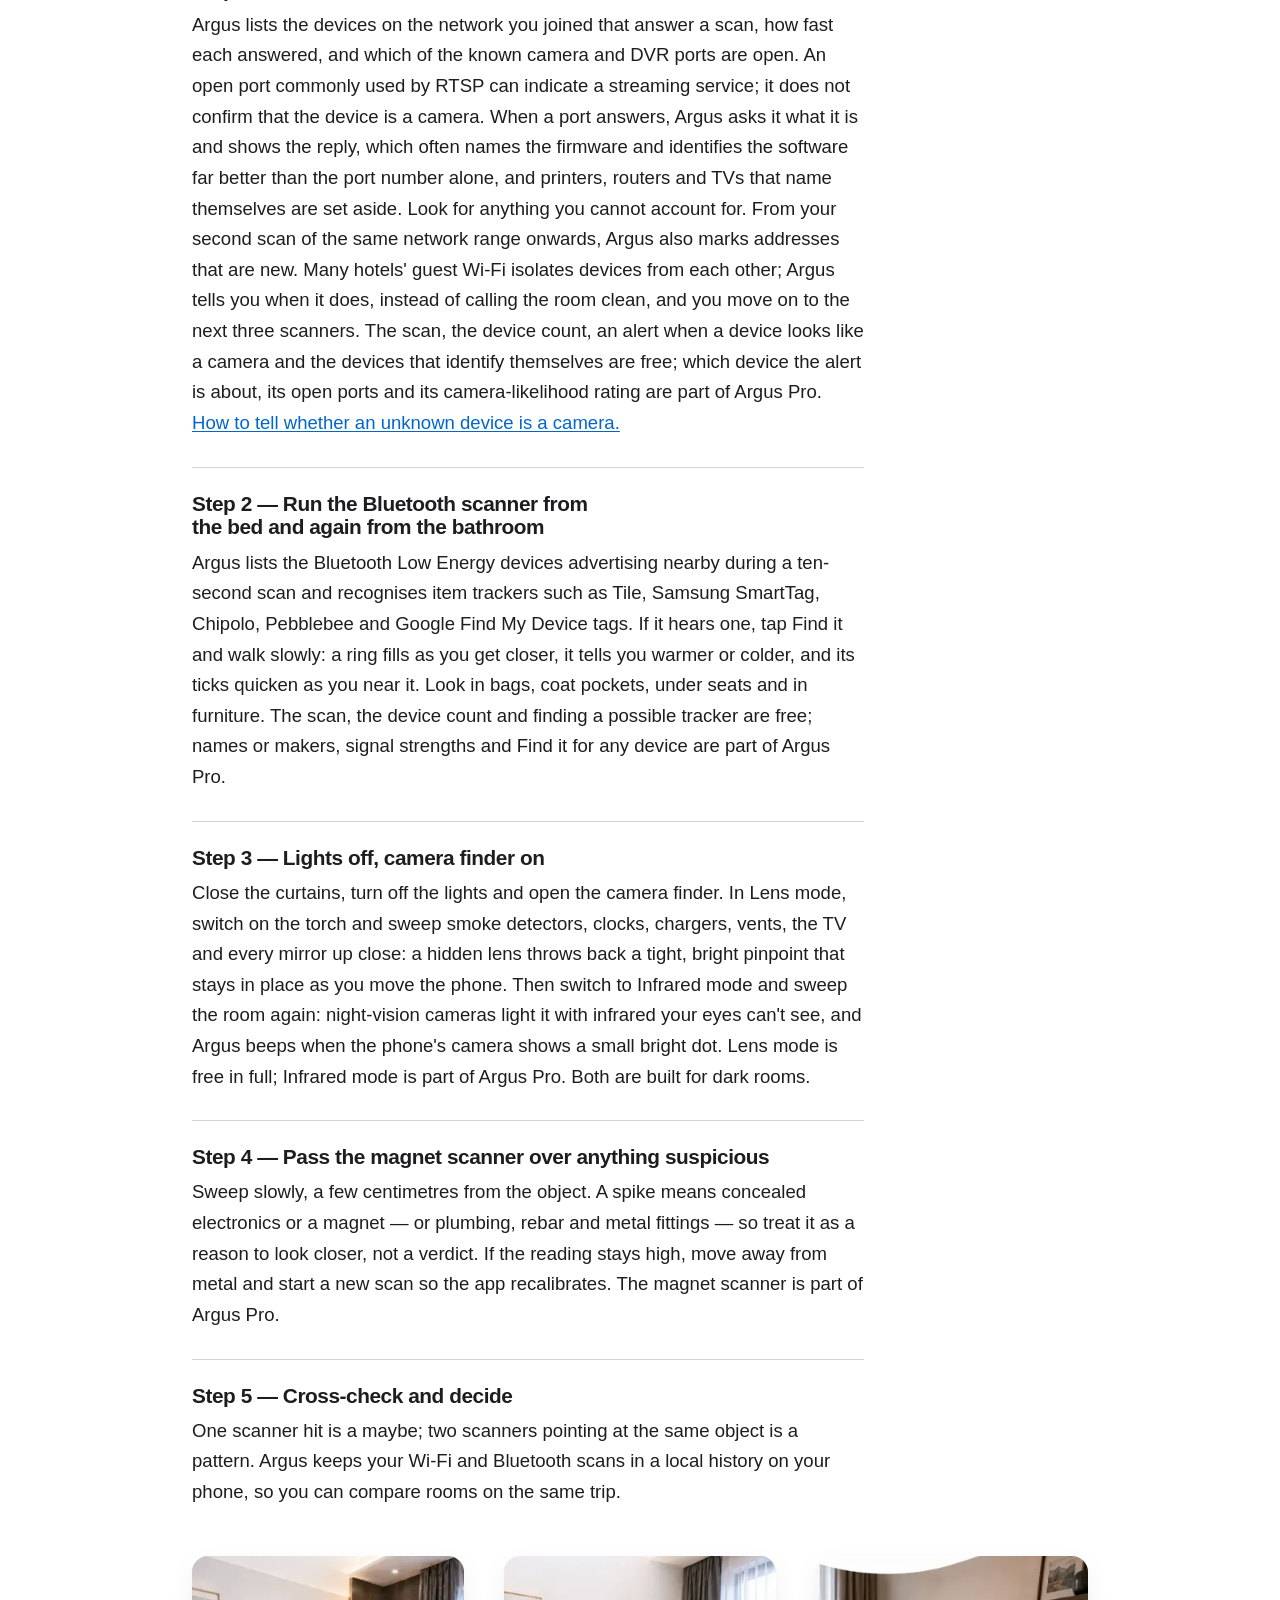
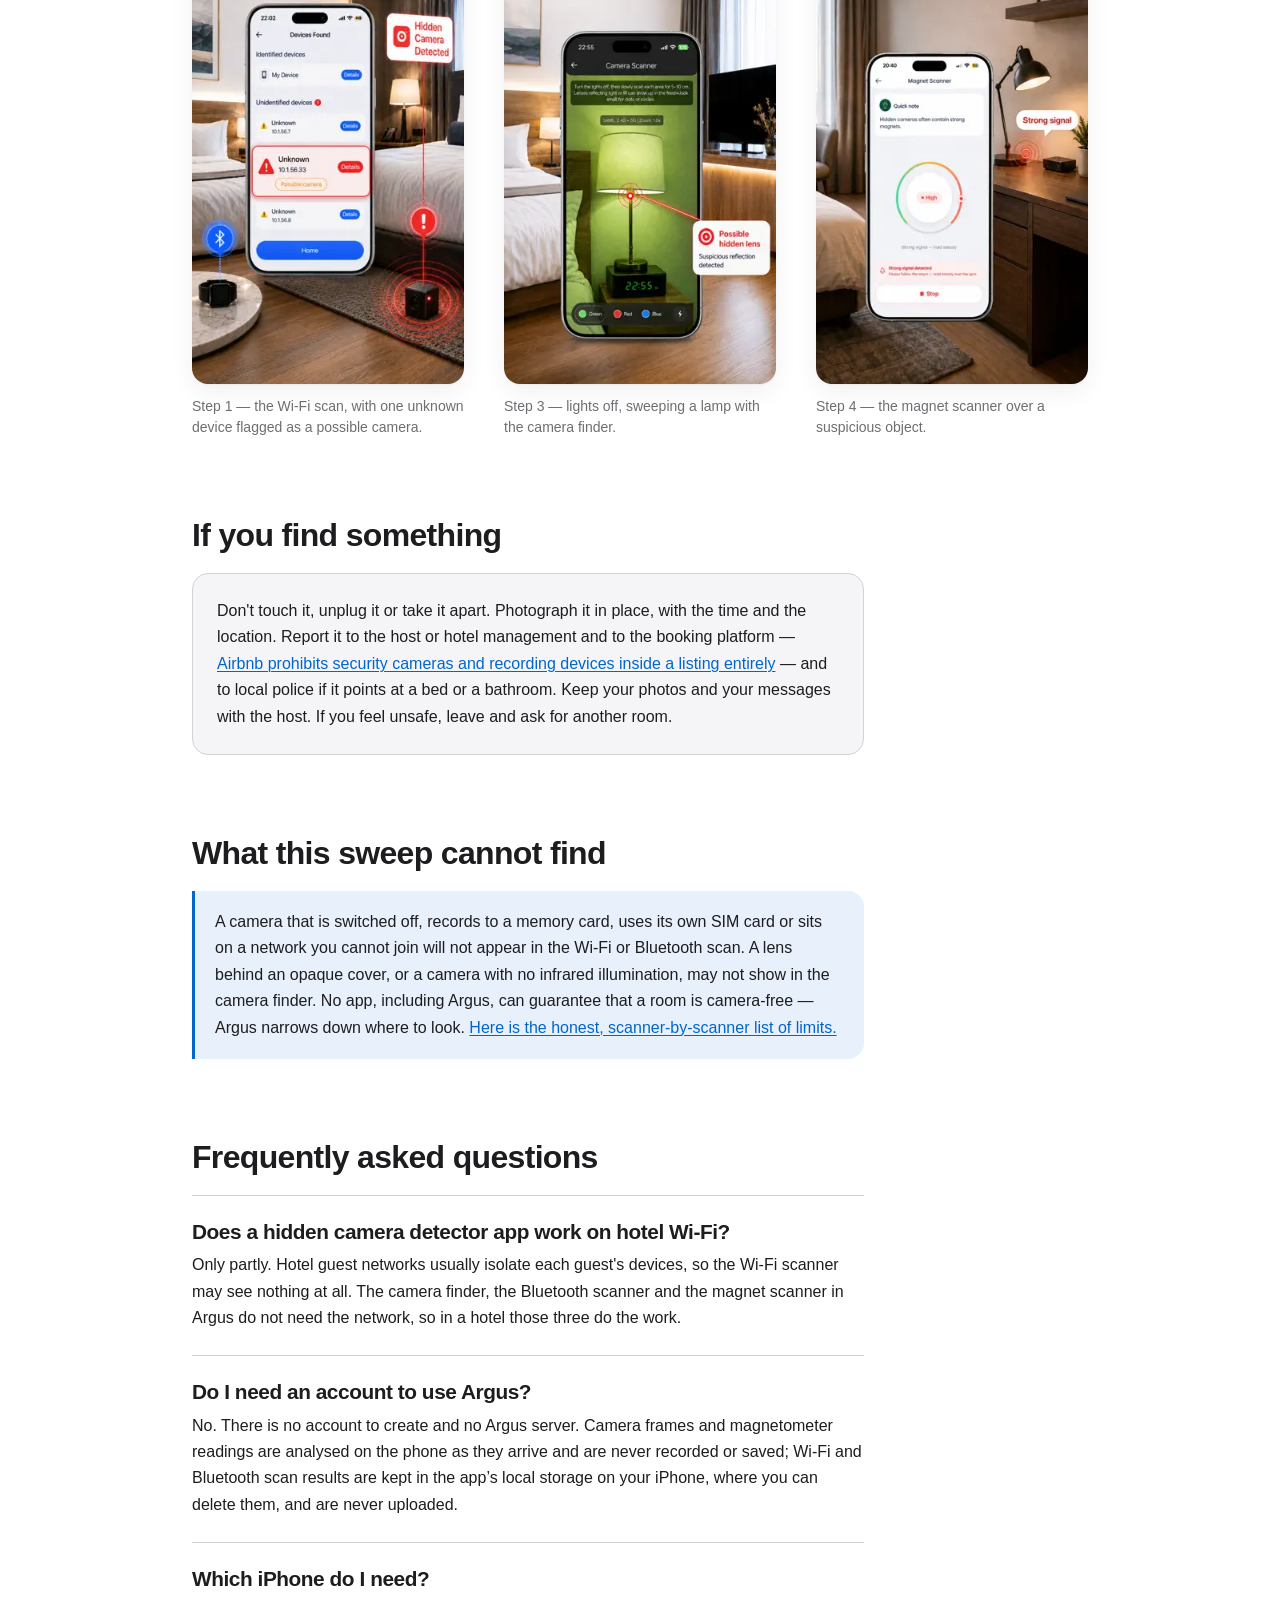
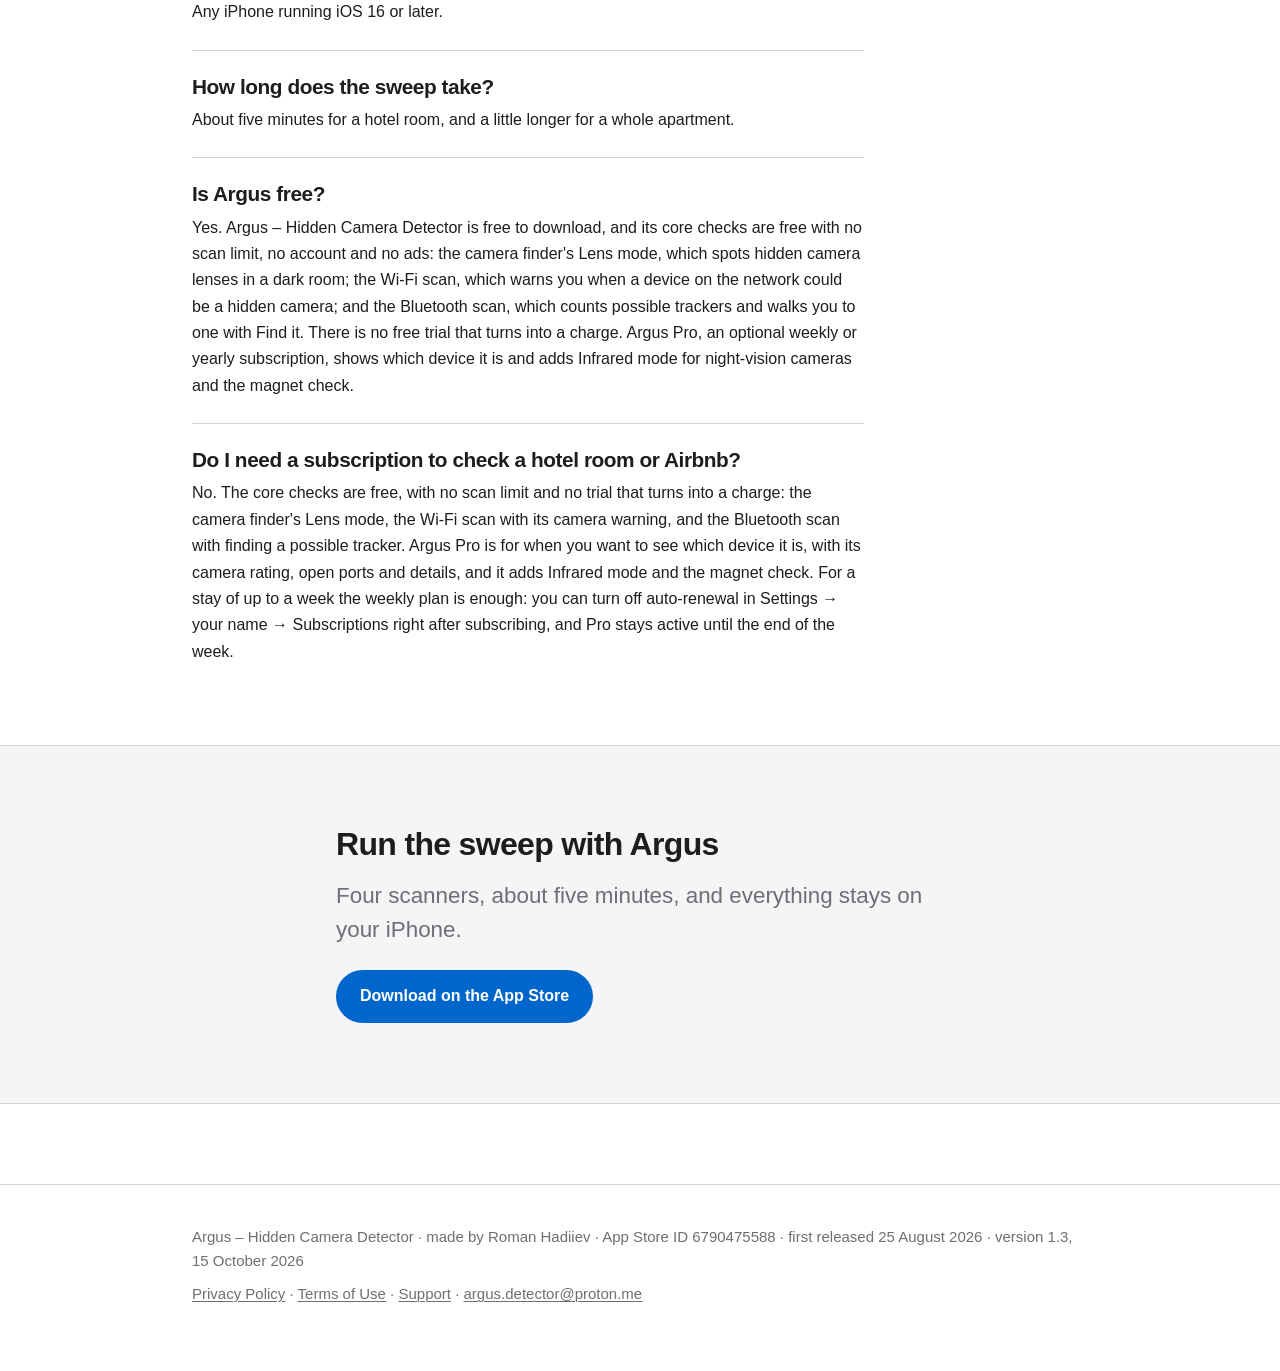
==== commit e9222c86: "feat(site): describe argus 1.3 and answer the questions people ask chatgpt - Infrared mode (Pro), Fi" ====
--- a/check-hotel-room-airbnb-hidden-cameras-iphone/index.html
+++ b/check-hotel-room-airbnb-hidden-cameras-iphone/index.html
@@ -34,22 +34,22 @@
         {
           "@type": "HowToStep",
           "name": "Join the room's Wi-Fi and run the Wi-Fi scanner",
-          "text": "Argus lists the devices on the network you joined that answer a scan, how fast each answered, and which of the known camera and DVR ports are open. An open port commonly used by RTSP can indicate a streaming service; it does not confirm that the device is a camera. When a port answers, Argus asks it what it is and shows the reply, which often names the firmware and identifies the software far better than the port number alone. Look for anything you cannot account for. From your second scan of the same network range onwards, Argus also marks addresses that are new. In many hotels the guest Wi-Fi isolates devices from each other, so an empty result does not mean the room is clean — it means the Wi-Fi scan cannot see it, and you move on to the next three scanners. The scan and the device count are free; each device's name, open ports and camera-likelihood rating are part of Argus Pro."
+          "text": "Argus lists the devices on the network you joined that answer a scan, how fast each answered, and which of the known camera and DVR ports are open. An open port commonly used by RTSP can indicate a streaming service; it does not confirm that the device is a camera. When a port answers, Argus asks it what it is and shows the reply, which often names the firmware and identifies the software far better than the port number alone, and printers, routers and TVs that name themselves are set aside. Look for anything you cannot account for. From your second scan of the same network range onwards, Argus also marks addresses that are new. Many hotels' guest Wi-Fi isolates devices from each other; Argus tells you when it does, instead of calling the room clean, and you move on to the next three scanners. The scan, the device count, an alert when a device looks like a camera and the devices that identify themselves are free; which device the alert is about, its open ports and its camera-likelihood rating are part of Argus Pro."
         },
         {
           "@type": "HowToStep",
           "name": "Run the Bluetooth scanner from the bed and again from the bathroom",
-          "text": "Argus lists the Bluetooth Low Energy devices advertising nearby during a ten-second scan, with name, address and the signal strength recorded when each was first seen. Signal strength is not tracked live within a scan, so to narrow down where a device is, scan again from a second spot and compare the two lists. The scan and the device count are free; names or makers and signal strengths are part of Argus Pro."
+          "text": "Argus lists the Bluetooth Low Energy devices advertising nearby during a ten-second scan and recognises item trackers such as Tile, Samsung SmartTag, Chipolo, Pebblebee and Google Find My Device tags. If it hears one, tap Find it and walk slowly: a ring fills as you get closer, it tells you warmer or colder, and its ticks quicken as you near it. Look in bags, coat pockets, under seats and in furniture. The scan, the device count and finding a possible tracker are free; names or makers, signal strengths and Find it for any device are part of Argus Pro."
         },
         {
           "@type": "HowToStep",
           "name": "Lights off, camera finder on",
-          "text": "Close the curtains, turn off the lights, switch on the torch in Argus and hold the phone 10 to 30 centimetres from smoke detectors, clocks, chargers, vents, the TV and every mirror. A hidden lens throws back a tight, bright pinpoint that stays in place as you move the phone; infrared night-vision LEDs show as a faint glow. The camera finder is built for dark rooms and deliberately stays quiet in bright light."
+          "text": "Close the curtains, turn off the lights and open the camera finder. In Lens mode, switch on the torch and sweep smoke detectors, clocks, chargers, vents, the TV and every mirror up close: a hidden lens throws back a tight, bright pinpoint that stays in place as you move the phone. Then switch to Infrared mode and sweep the room again: night-vision cameras light it with infrared your eyes can't see, and Argus beeps when the phone's camera shows a small bright dot. Lens mode is free in full; Infrared mode is part of Argus Pro. Both are built for dark rooms."
         },
         {
           "@type": "HowToStep",
           "name": "Pass the magnet scanner over anything suspicious",
-          "text": "Sweep slowly, a few centimetres from the object. A spike means concealed electronics or a magnet — or plumbing, rebar and metal fittings — so treat it as a reason to look closer, not a verdict. If the reading stays high, move away from metal and start a new scan so the app recalibrates. The magnet scanner is part of Argus Pro; the camera finder step is free in full."
+          "text": "Sweep slowly, a few centimetres from the object. A spike means concealed electronics or a magnet — or plumbing, rebar and metal fittings — so treat it as a reason to look closer, not a verdict. If the reading stays high, move away from metal and start a new scan so the app recalibrates. The magnet scanner is part of Argus Pro."
         },
         {
           "@type": "HowToStep",
@@ -101,7 +101,7 @@
           "name": "Is Argus free?",
           "acceptedAnswer": {
             "@type": "Answer",
-            "text": "Yes. The Camera Finder — the infrared and lens-reflection scanner most people mean by a hidden camera detector — is free to use in full: no scan limit, no account, no ads, and no free trial that turns into a charge. The Wi-Fi and Bluetooth scanners are free too, also with no scan limit: they run the whole scan and tell you how many devices answered and how many of them are unidentified. Argus Pro, an optional weekly or yearly subscription, shows which device is which and unlocks the Magnet Scanner."
+            "text": "Yes. Argus – Hidden Camera Detector is free to download, and its core checks are free with no scan limit, no account and no ads: the camera finder's Lens mode, which spots hidden camera lenses in a dark room; the Wi-Fi scan, which warns you when a device on the network could be a hidden camera; and the Bluetooth scan, which counts possible trackers and walks you to one with Find it. There is no free trial that turns into a charge. Argus Pro, an optional weekly or yearly subscription, shows which device it is and adds Infrared mode for night-vision cameras and the magnet check."
           }
         },
         {
@@ -109,7 +109,7 @@
           "name": "Do I need a subscription to check a hotel room or Airbnb?",
           "acceptedAnswer": {
             "@type": "Answer",
-            "text": "No. The Camera Finder — the scan that spots camera lenses and night-vision light — is free in full, with no free trial and nothing charged unless you choose Pro, and the Wi-Fi and Bluetooth scans show for free how many devices are around you and how many are unidentified. Argus Pro is for when you want to know which device is which — its camera rating, open ports and details — and it adds the Magnet Scanner. For a stay of up to a week the weekly plan is enough: you can turn off auto-renewal in Settings → your name → Subscriptions right after subscribing, and Pro stays active until the end of the week."
+            "text": "No. The core checks are free, with no scan limit and no trial that turns into a charge: the camera finder's Lens mode, the Wi-Fi scan with its camera warning, and the Bluetooth scan with finding a possible tracker. Argus Pro is for when you want to see which device it is, with its camera rating, open ports and details, and it adds Infrared mode and the magnet check. For a stay of up to a week the weekly plan is enough: you can turn off auto-renewal in Settings → your name → Subscriptions right after subscribing, and Pro stays active until the end of the week."
           }
         }
       ]
@@ -139,7 +139,7 @@
     <div class="split">
         <div>
             <h1>How to check a hotel room or Airbnb for hidden cameras with your iPhone — a five-minute sweep with Argus</h1>
-            <p class="meta">Updated 5 October 2026</p>
+            <p class="meta">Updated 15 October 2026</p>
             <p class="lead">Argus – Hidden Camera Detector is an iPhone app that helps you check hotel rooms,
                 Airbnbs and vacation rentals for hidden cameras and suspicious devices. This is the sweep we
                 recommend the first time you walk into a room you don't own. It takes about five minutes and uses
@@ -178,37 +178,19 @@
     <div class="prose">
         <h2>The five-minute sweep, step by step</h2>
         <ol class="steps">
-            <li><h3>Step 1 — Join the room's Wi-Fi and run the Wi-Fi scanner</h3> <p>Argus lists the devices on
-                the network you joined that answer a scan, how fast each answered, and which of the known camera
-                and DVR ports are open. An open port commonly used by RTSP can indicate a streaming service; it
-                does not confirm that the device is a camera. When a port answers, Argus asks it what it is and
-                shows the reply, which often names the firmware and identifies the software far better than the
-                port number alone. Look for anything you cannot account for. From your second scan of the same network range onwards, Argus also marks addresses that are new. In many hotels the guest Wi-Fi isolates devices from each other, so an
-                empty result does not mean the room is clean — it means the Wi-Fi scan cannot see it, and you
-                move on to the next three scanners. The scan and the device count are free; each device's name,
-                open ports and camera-likelihood rating are part of Argus Pro.
+            <li><h3>Step 1 — Join the room's Wi-Fi and run the Wi-Fi scanner</h3> <p>Argus lists the devices on the network you joined that answer a scan, how fast each answered, and which of the known camera and DVR ports are open. An open port commonly used by RTSP can indicate a streaming service; it does not confirm that the device is a camera. When a port answers, Argus asks it what it is and shows the reply, which often names the firmware and identifies the software far better than the port number alone, and printers, routers and TVs that name themselves are set aside. Look for anything you cannot account for. From your second scan of the same network range onwards, Argus also marks addresses that are new. Many hotels' guest Wi-Fi isolates devices from each other; Argus tells you when it does, instead of calling the room clean, and you move on to the next three scanners. The scan, the device count, an alert when a device looks like a camera and the devices that identify themselves are free; which device the alert is about, its open ports and its camera-likelihood rating are part of Argus Pro.
                 <a href="/unknown-device-on-wifi-hidden-camera-iphone/">How to tell whether an unknown device is a camera.</a></p></li>
             <li>
                 <h3>Step 2 — Run the Bluetooth scanner from the bed and again from the bathroom</h3>
-                <p>Argus lists the Bluetooth Low Energy devices advertising nearby during a ten-second scan, with
-                    name, address and the signal strength recorded when each was first seen. Signal strength is not
-                    tracked live within a scan, so to narrow down where a device is, scan again from a second spot
-                    and compare the two lists. The scan and the device count are free; names or makers and signal strengths are part of Argus Pro.</p>
+                <p>Argus lists the Bluetooth Low Energy devices advertising nearby during a ten-second scan and recognises item trackers such as Tile, Samsung SmartTag, Chipolo, Pebblebee and Google Find My Device tags. If it hears one, tap Find it and walk slowly: a ring fills as you get closer, it tells you warmer or colder, and its ticks quicken as you near it. Look in bags, coat pockets, under seats and in furniture. The scan, the device count and finding a possible tracker are free; names or makers, signal strengths and Find it for any device are part of Argus Pro.</p>
             </li>
             <li>
                 <h3>Step 3 — Lights off, camera finder on</h3>
-                <p>Close the curtains, turn off the lights, switch on the torch in Argus and hold the phone 10 to 30
-                    centimetres from smoke detectors, clocks, chargers, vents, the TV and every mirror. A hidden lens
-                    throws back a tight, bright pinpoint that stays in place as you move the phone; infrared
-                    night-vision LEDs show as a faint glow. The camera finder is built for dark rooms and deliberately
-                    stays quiet in bright light.</p>
+                <p>Close the curtains, turn off the lights and open the camera finder. In Lens mode, switch on the torch and sweep smoke detectors, clocks, chargers, vents, the TV and every mirror up close: a hidden lens throws back a tight, bright pinpoint that stays in place as you move the phone. Then switch to Infrared mode and sweep the room again: night-vision cameras light it with infrared your eyes can't see, and Argus beeps when the phone's camera shows a small bright dot. Lens mode is free in full; Infrared mode is part of Argus Pro. Both are built for dark rooms.</p>
             </li>
             <li>
                 <h3>Step 4 — Pass the magnet scanner over anything suspicious</h3>
-                <p>Sweep slowly, a few centimetres from the object. A spike means concealed electronics or a magnet —
-                    or plumbing, rebar and metal fittings — so treat it as a reason to look closer, not a verdict. If
-                    the reading stays high, move away from metal and start a new scan so the app recalibrates.
-                    The magnet scanner is part of Argus Pro; the camera finder step is free in full.</p>
+                <p>Sweep slowly, a few centimetres from the object. A spike means concealed electronics or a magnet — or plumbing, rebar and metal fittings — so treat it as a reason to look closer, not a verdict. If the reading stays high, move away from metal and start a new scan so the app recalibrates. The magnet scanner is part of Argus Pro.</p>
             </li>
             <li>
                 <h3>Step 5 — Cross-check and decide</h3>
@@ -304,17 +286,12 @@
 
         <div>
             <h3>Is Argus free?</h3>
-            <p>Yes. The Camera Finder — the infrared and lens-reflection scanner most people mean by a hidden camera
-                detector — is free to use in full: no scan limit, no account, no ads, and no free trial that turns into
-                a charge. The Wi-Fi and Bluetooth scanners are free too, also with no scan limit: they run the whole scan and tell you how many
-                devices answered and how many of them are unidentified. Argus Pro, an optional weekly or yearly
-                subscription, shows which device is which and unlocks the Magnet Scanner.</p>
+            <p>Yes. Argus – Hidden Camera Detector is free to download, and its core checks are free with no scan limit, no account and no ads: the camera finder's Lens mode, which spots hidden camera lenses in a dark room; the Wi-Fi scan, which warns you when a device on the network could be a hidden camera; and the Bluetooth scan, which counts possible trackers and walks you to one with Find it. There is no free trial that turns into a charge. Argus Pro, an optional weekly or yearly subscription, shows which device it is and adds Infrared mode for night-vision cameras and the magnet check.</p>
         </div>
 
         <div>
             <h3>Do I need a subscription to check a hotel room or Airbnb?</h3>
-            <p>No. The Camera Finder — the scan that spots camera lenses and night-vision light — is free in full, with no free trial and nothing charged unless you choose Pro, and the Wi-Fi and Bluetooth scans show for free how many devices are around you and how many are unidentified. Argus Pro is for when you want to know which device is which — its camera rating, open ports and details — and it adds the Magnet Scanner. For a stay of up to a week the weekly plan is enough: you can turn off auto-renewal in Settings → your name →
-                Subscriptions right after subscribing, and Pro stays active until the end of the week.</p>
+            <p>No. The core checks are free, with no scan limit and no trial that turns into a charge: the camera finder's Lens mode, the Wi-Fi scan with its camera warning, and the Bluetooth scan with finding a possible tracker. Argus Pro is for when you want to see which device it is, with its camera rating, open ports and details, and it adds Infrared mode and the magnet check. For a stay of up to a week the weekly plan is enough: you can turn off auto-renewal in Settings → your name → Subscriptions right after subscribing, and Pro stays active until the end of the week.</p>
         </div>
     </div>
 </section>
@@ -333,7 +310,7 @@
 
 <footer class="site-footer">
     <div class="wrap">
-        <p>Argus – Hidden Camera Detector · made by Roman Hadiiev · App Store ID 6790475588 · first released 25 August 2026 · version 1.2, 26 September 2026</p>
+        <p>Argus – Hidden Camera Detector · made by Roman Hadiiev · App Store ID 6790475588 · first released 25 August 2026 · version 1.3, 15 October 2026</p>
         <p><a href="/privacy-terms/privacy-policy.html">Privacy Policy</a> ·
             <a href="/privacy-terms/terms-of-use.html">Terms of Use</a> ·
             <a href="/privacy-terms/support.html">Support</a> ·
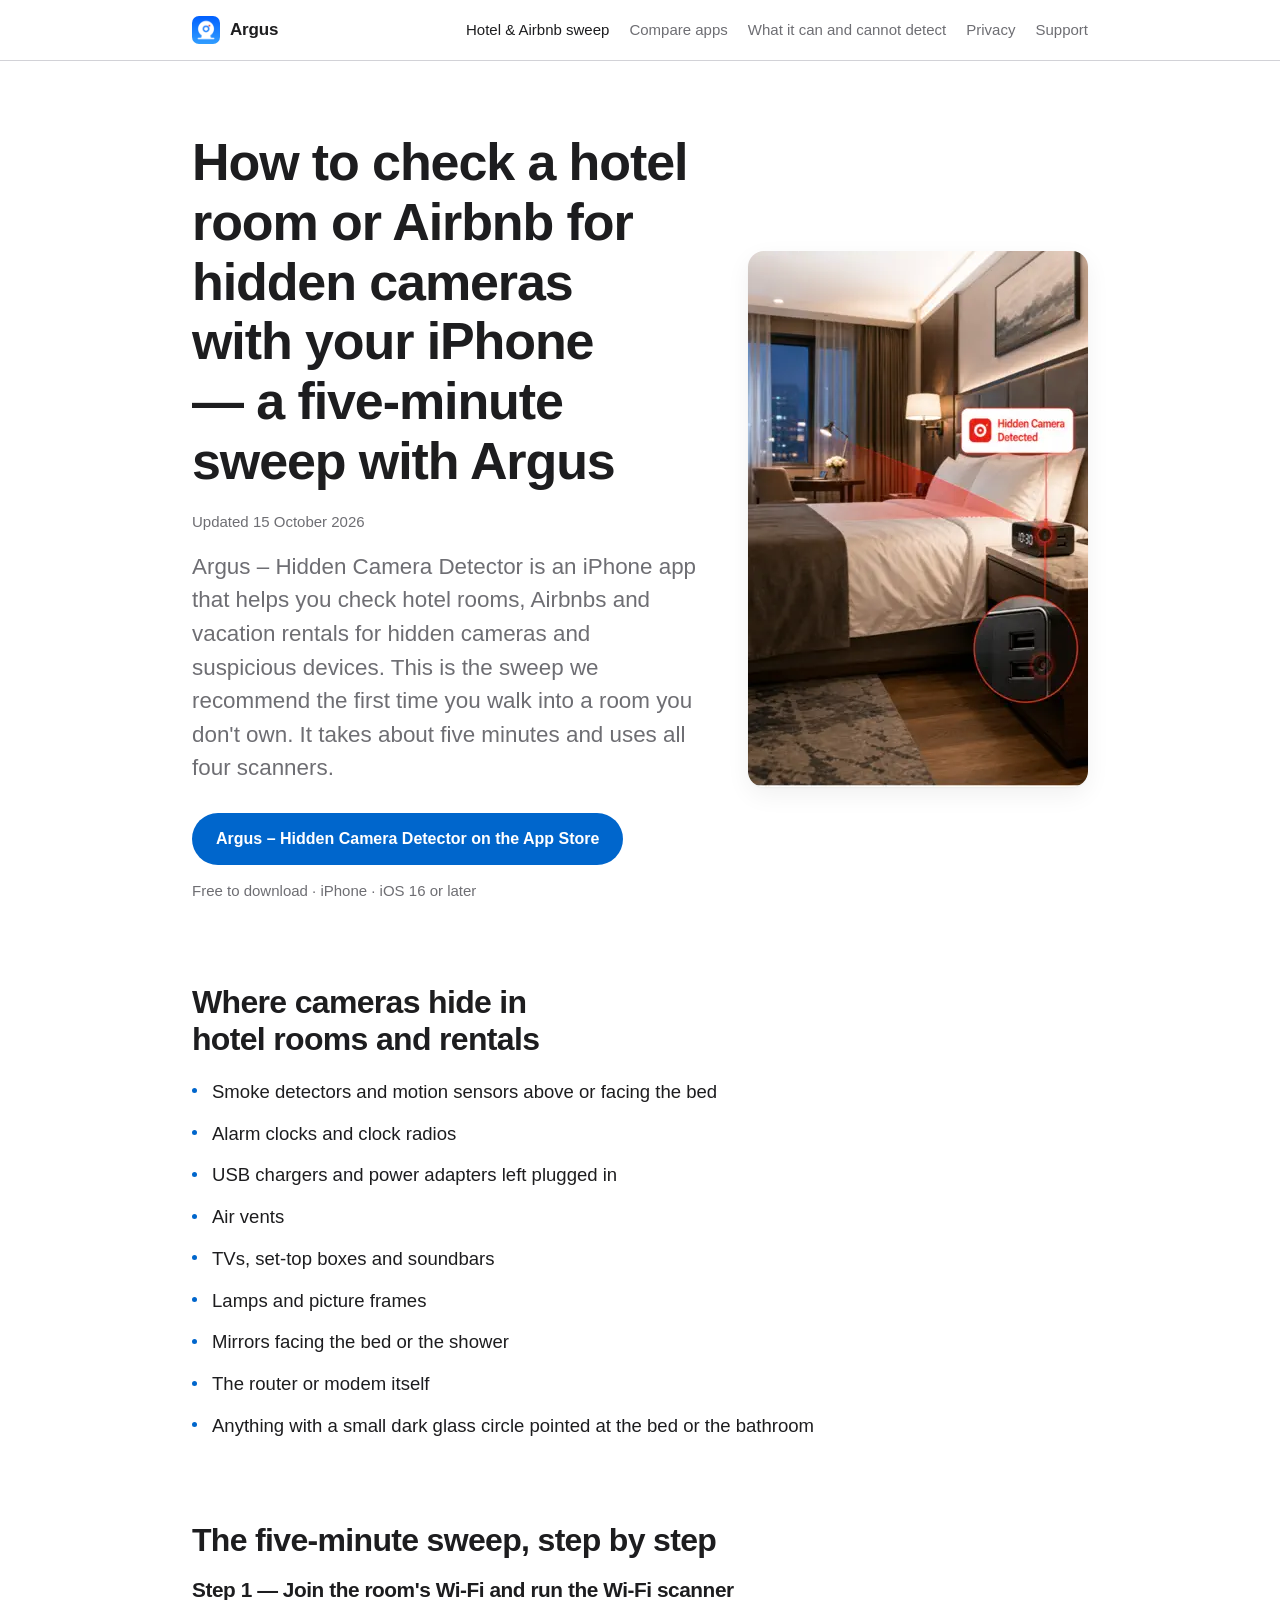
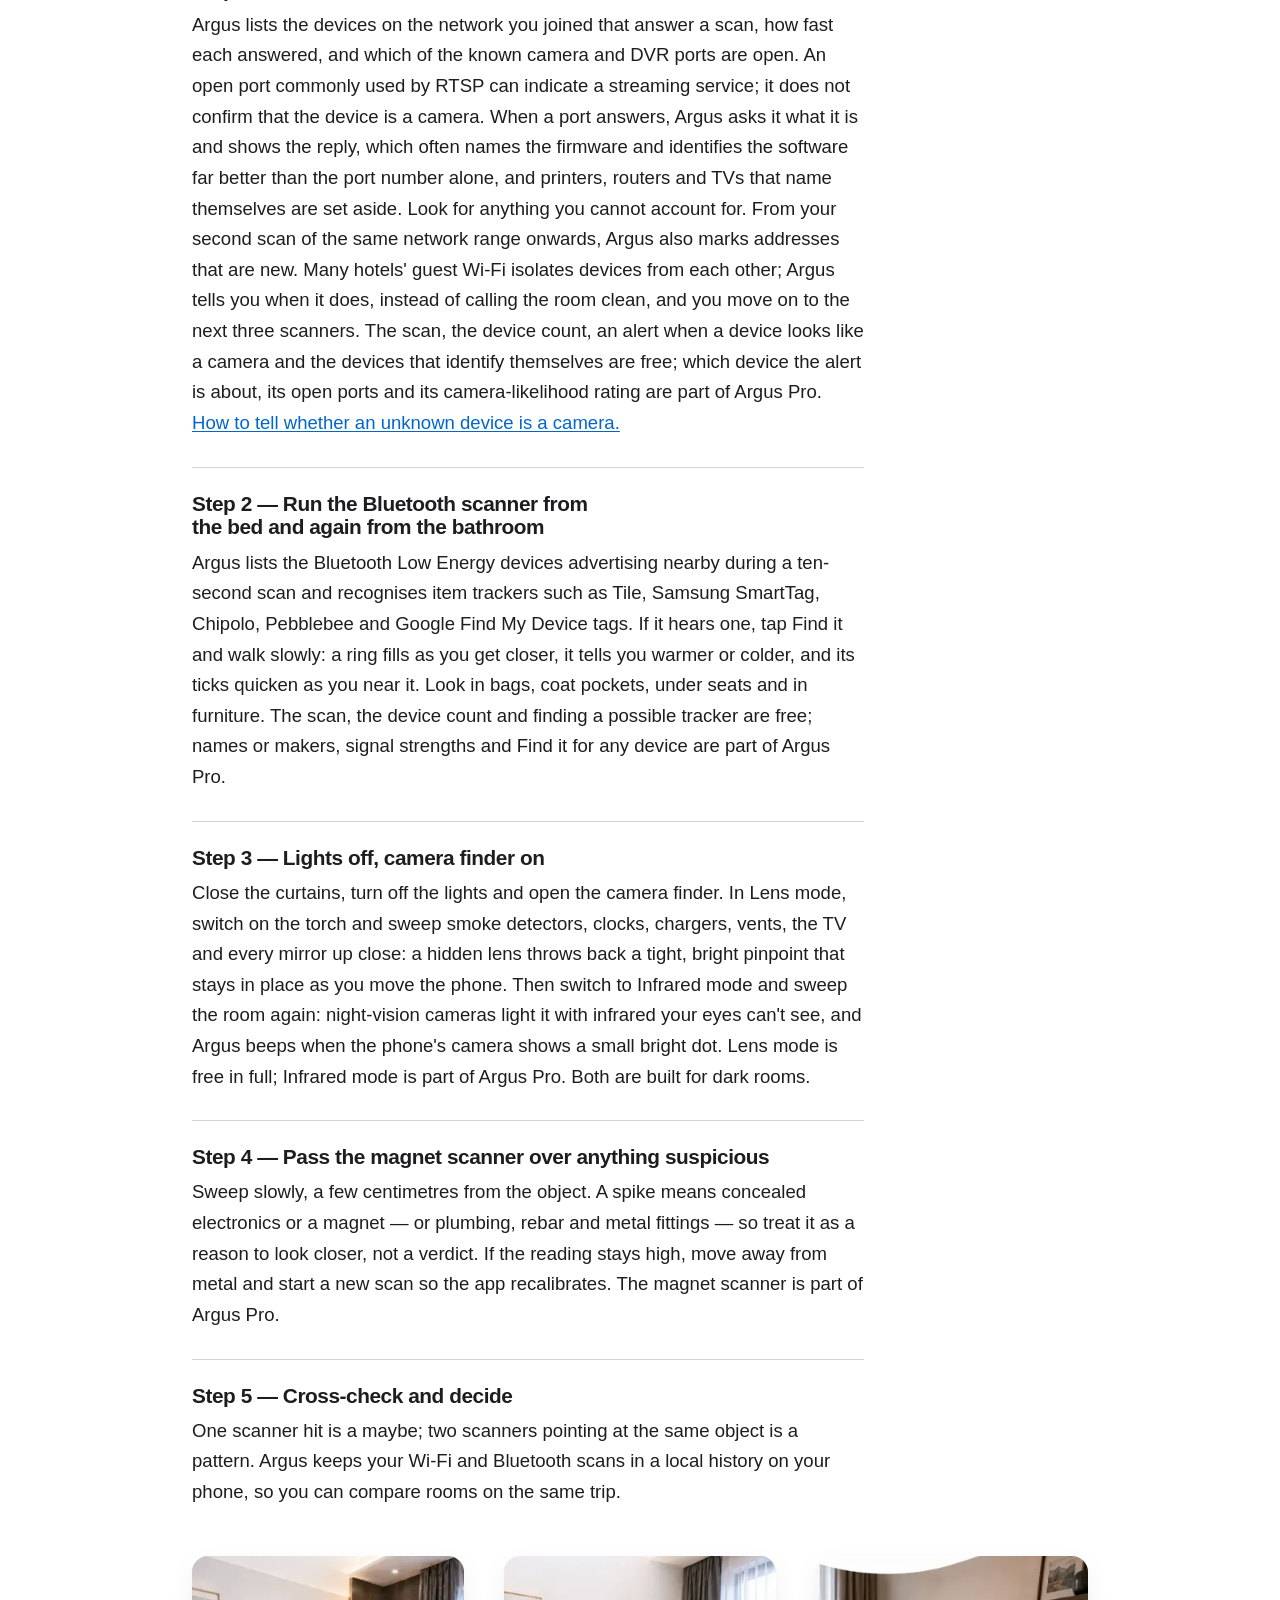
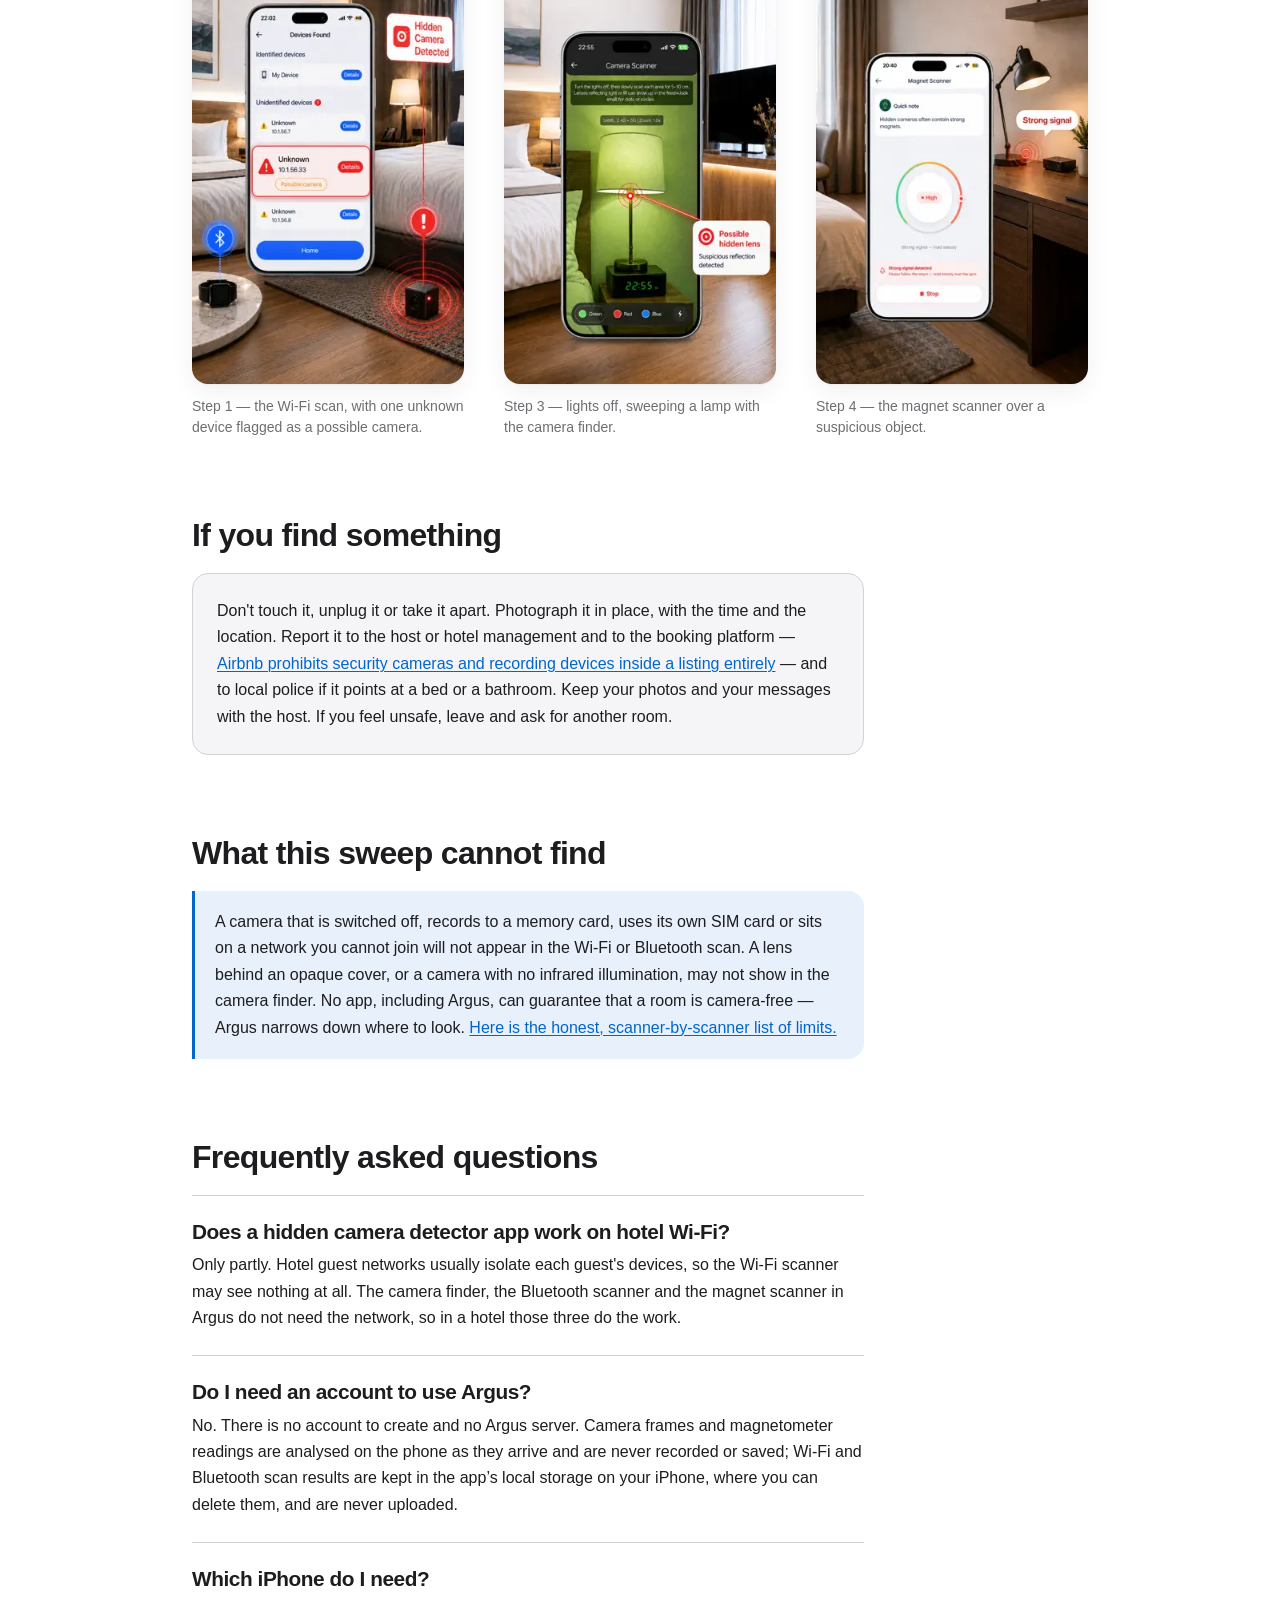
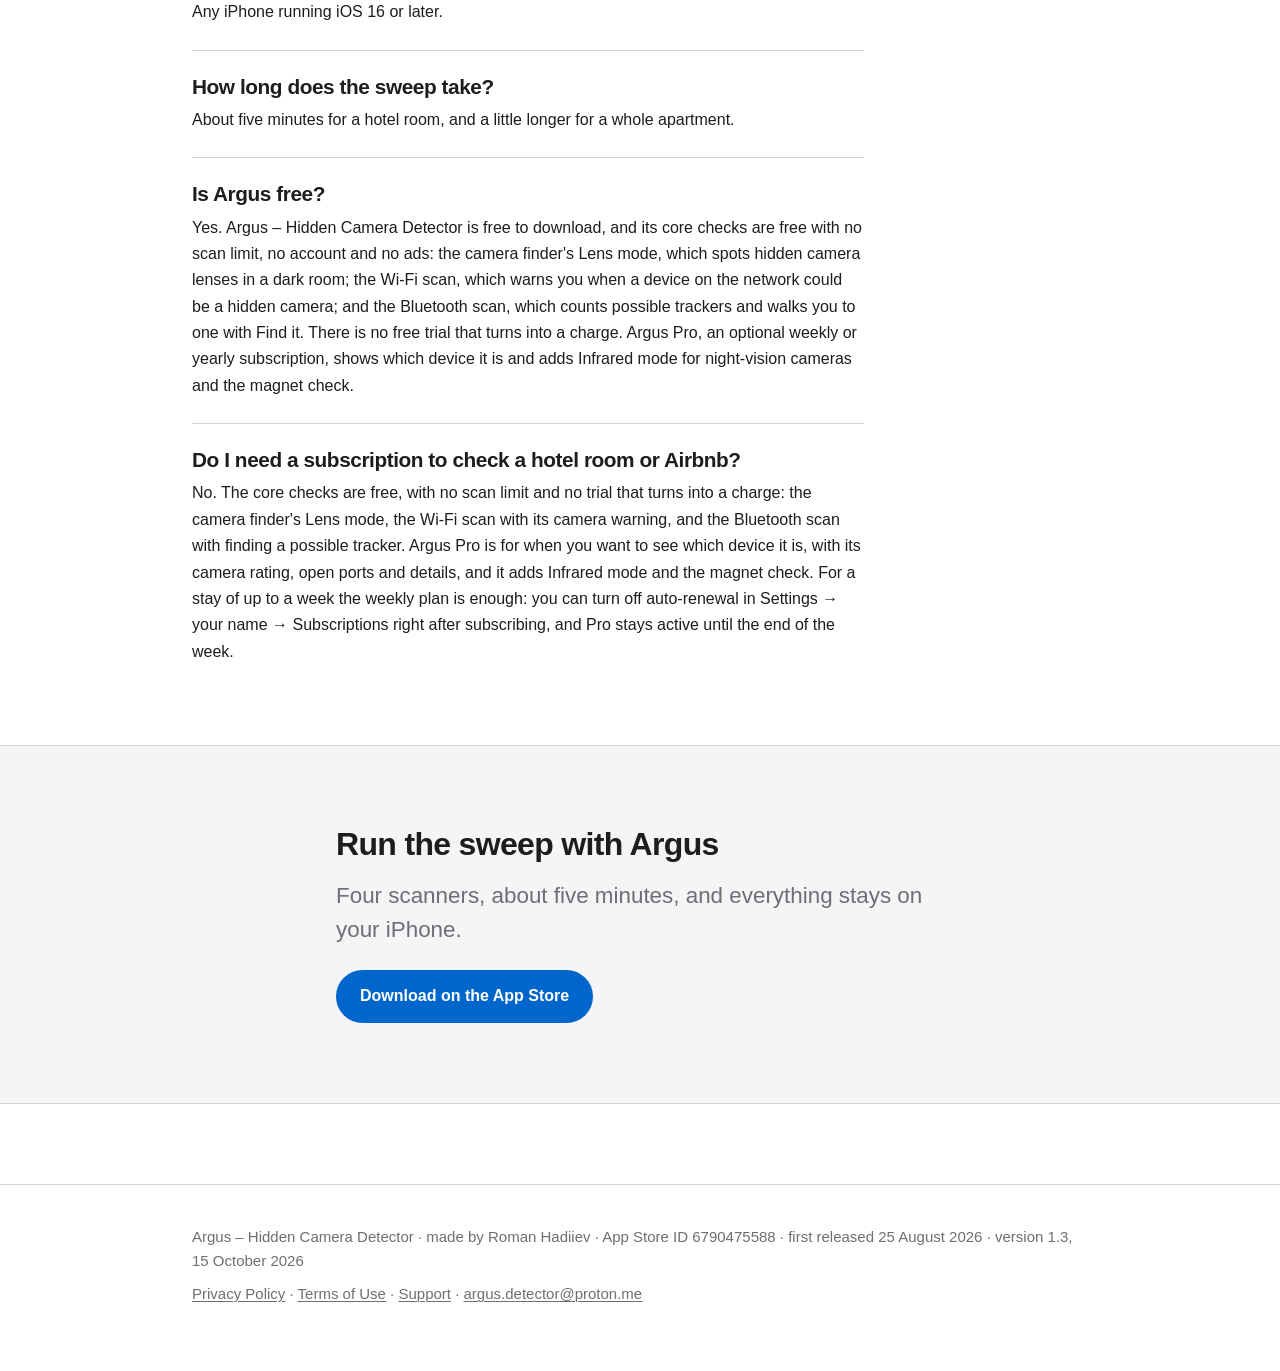
==== commit 2b09b4c1: "feat(site): compare hidden camera detector apps for iphone - New page comparing nine apps by method " ====
--- a/check-hotel-room-airbnb-hidden-cameras-iphone/index.html
+++ b/check-hotel-room-airbnb-hidden-cameras-iphone/index.html
@@ -126,6 +126,7 @@
         </a>
         <nav class="site-nav" aria-label="Site">
             <a href="/check-hotel-room-airbnb-hidden-cameras-iphone/" aria-current="page">Hotel &amp; Airbnb sweep</a>
+            <a href="/hidden-camera-detector-apps-iphone-compared/">Compare apps</a>
             <a href="/what-argus-can-and-cannot-detect/">What it can and cannot detect</a>
             <a href="/privacy/">Privacy</a>
             <a href="/privacy-terms/support.html">Support</a>
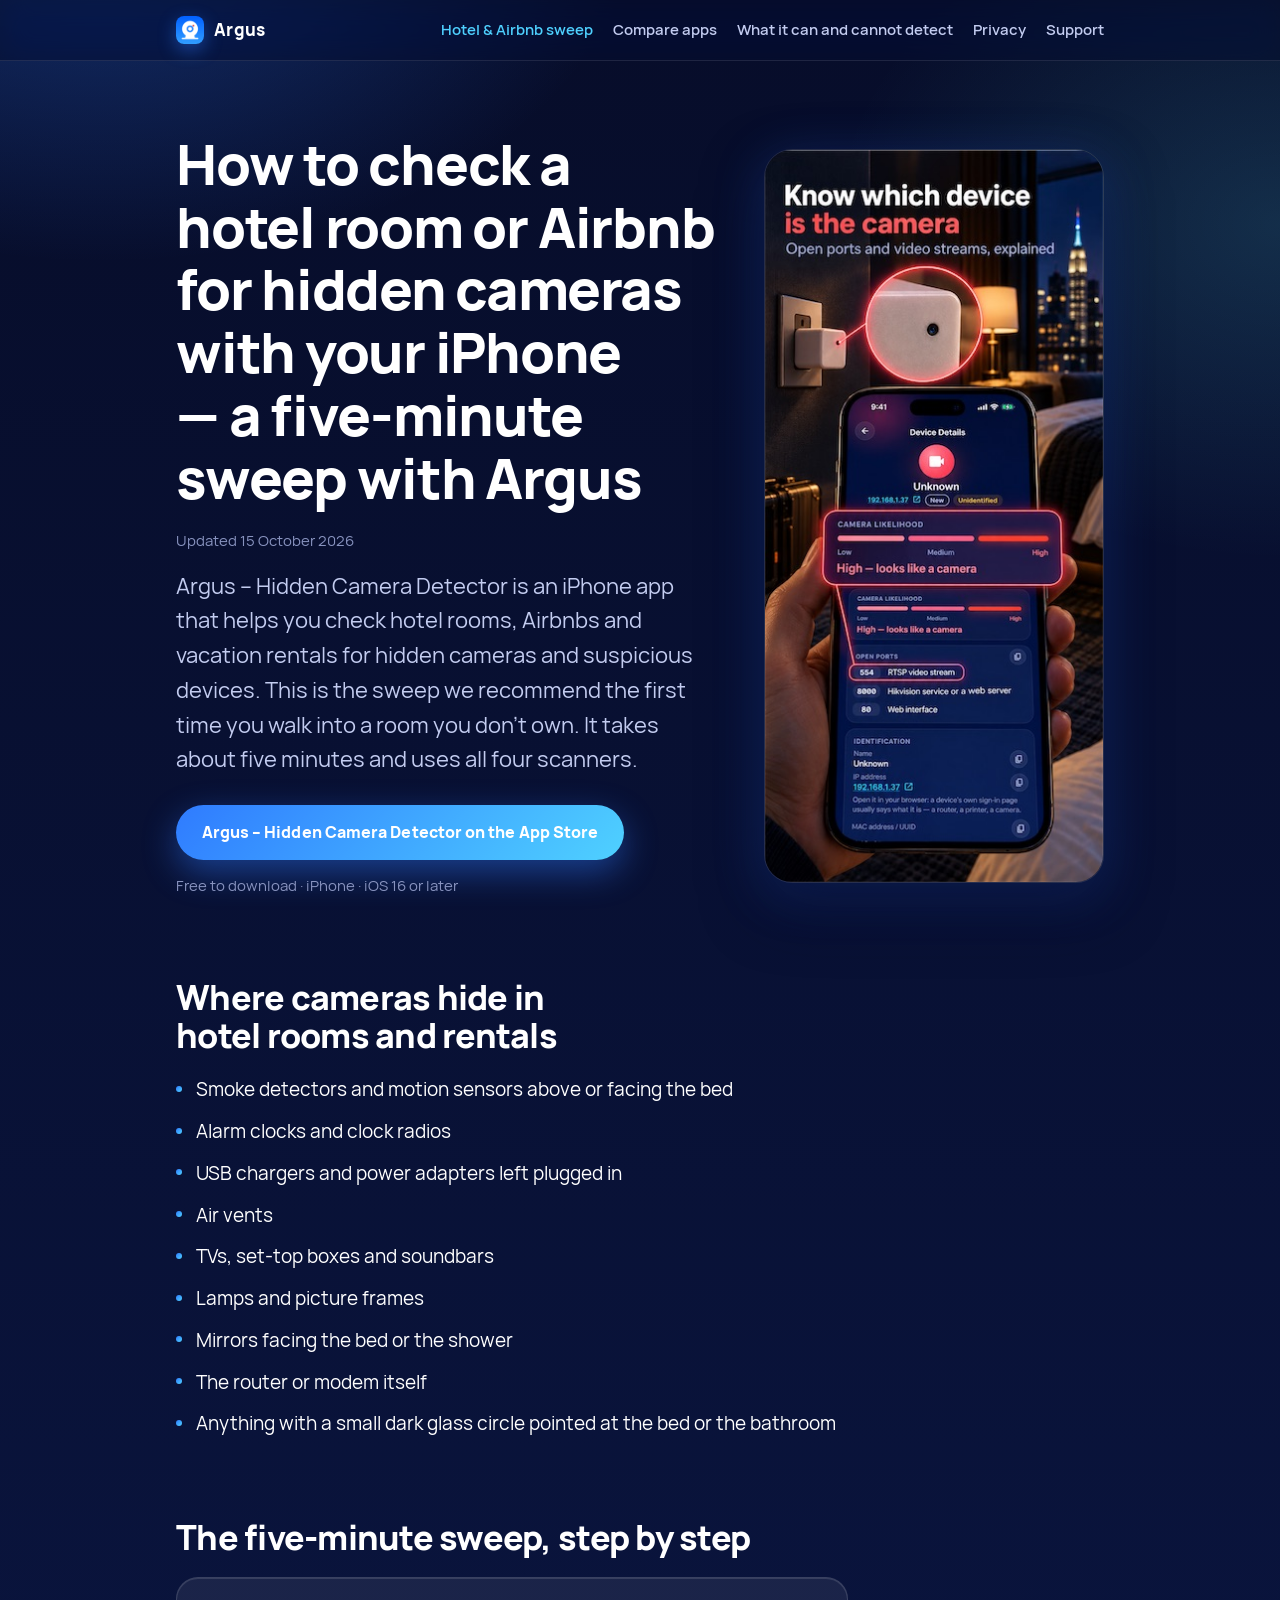
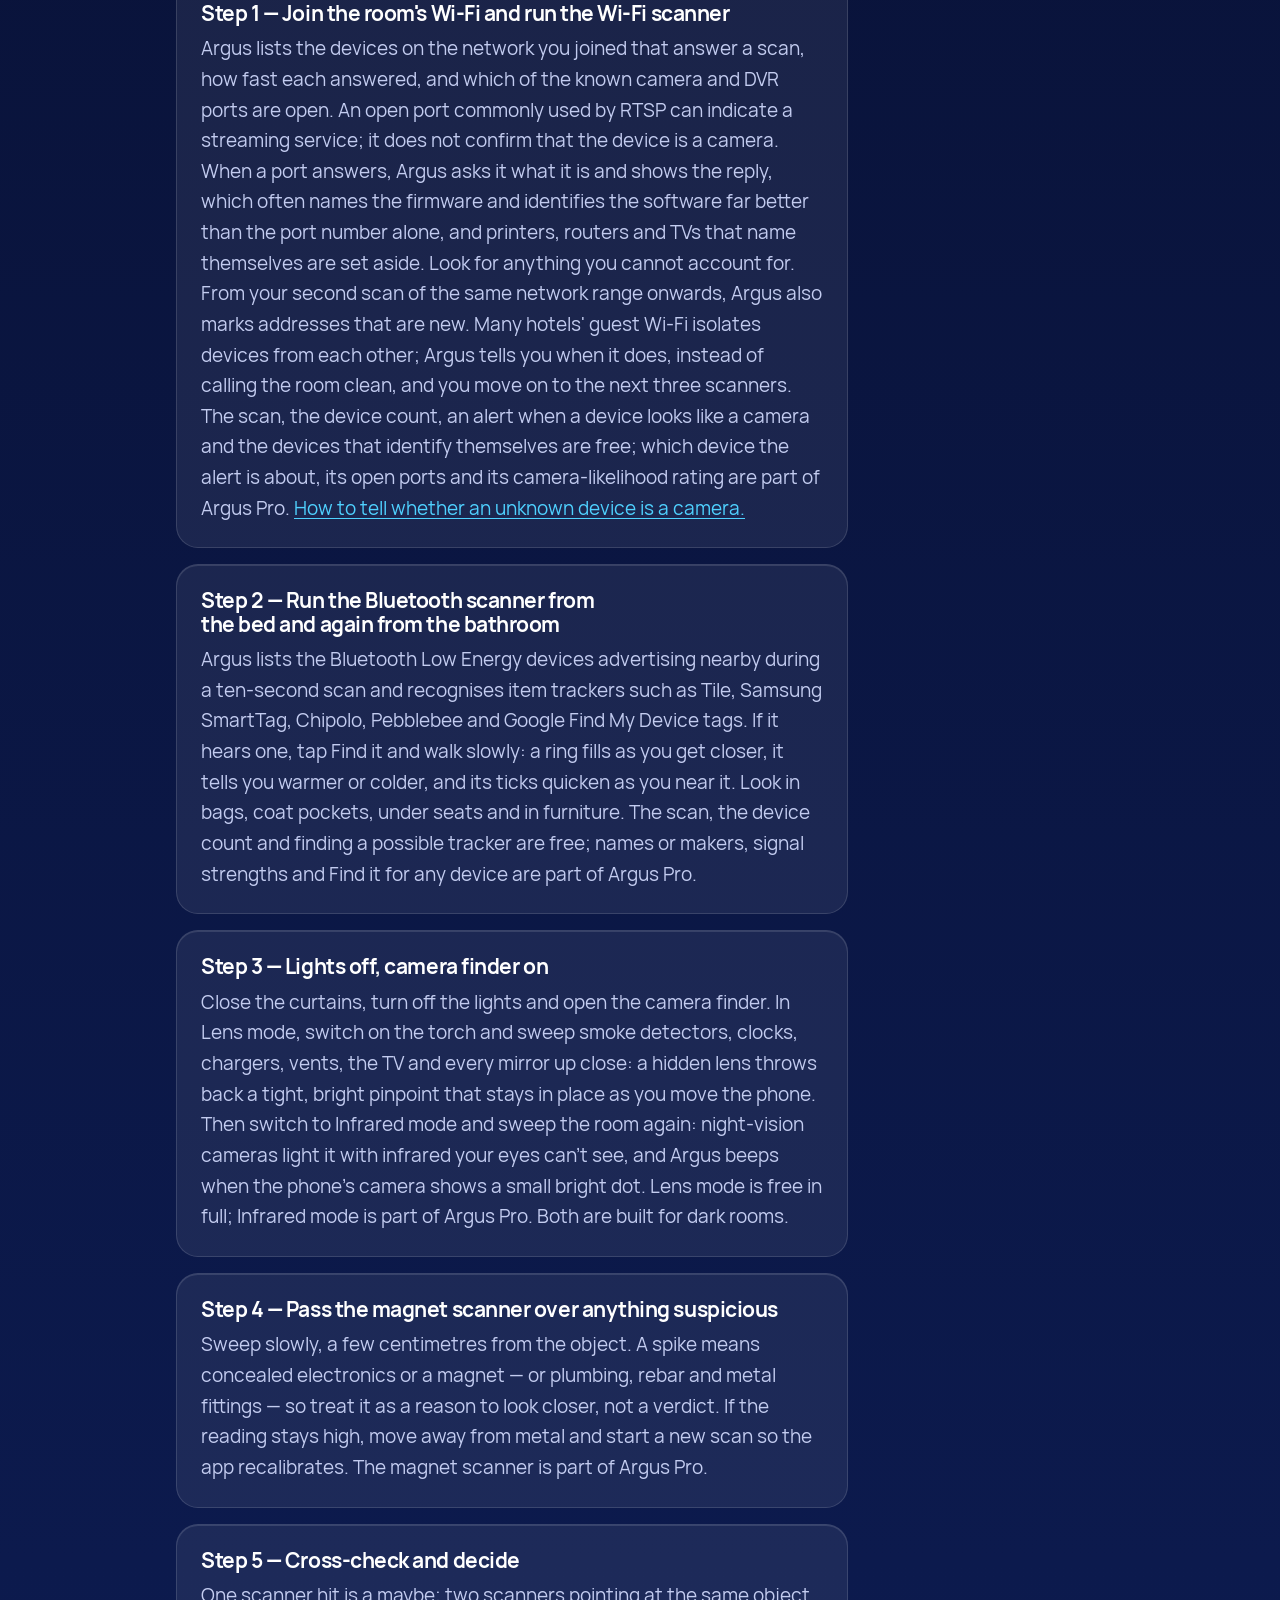
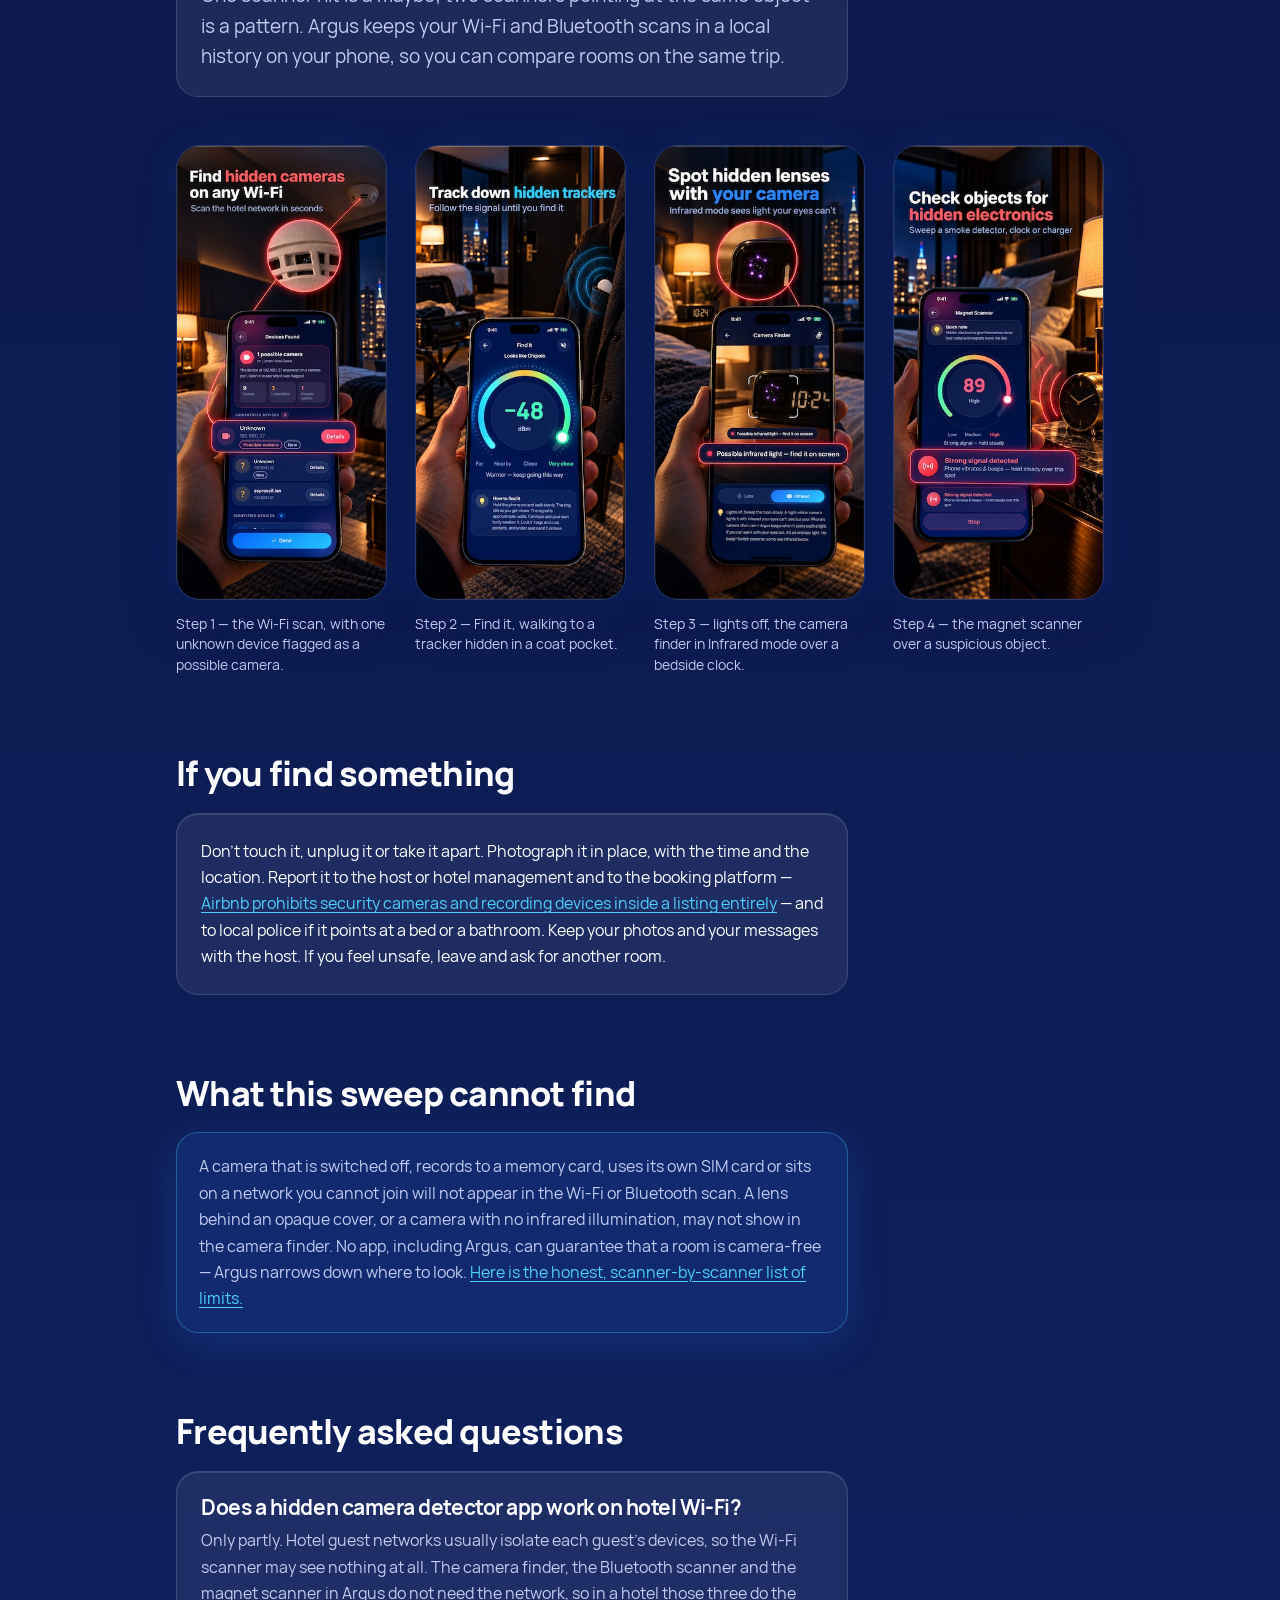
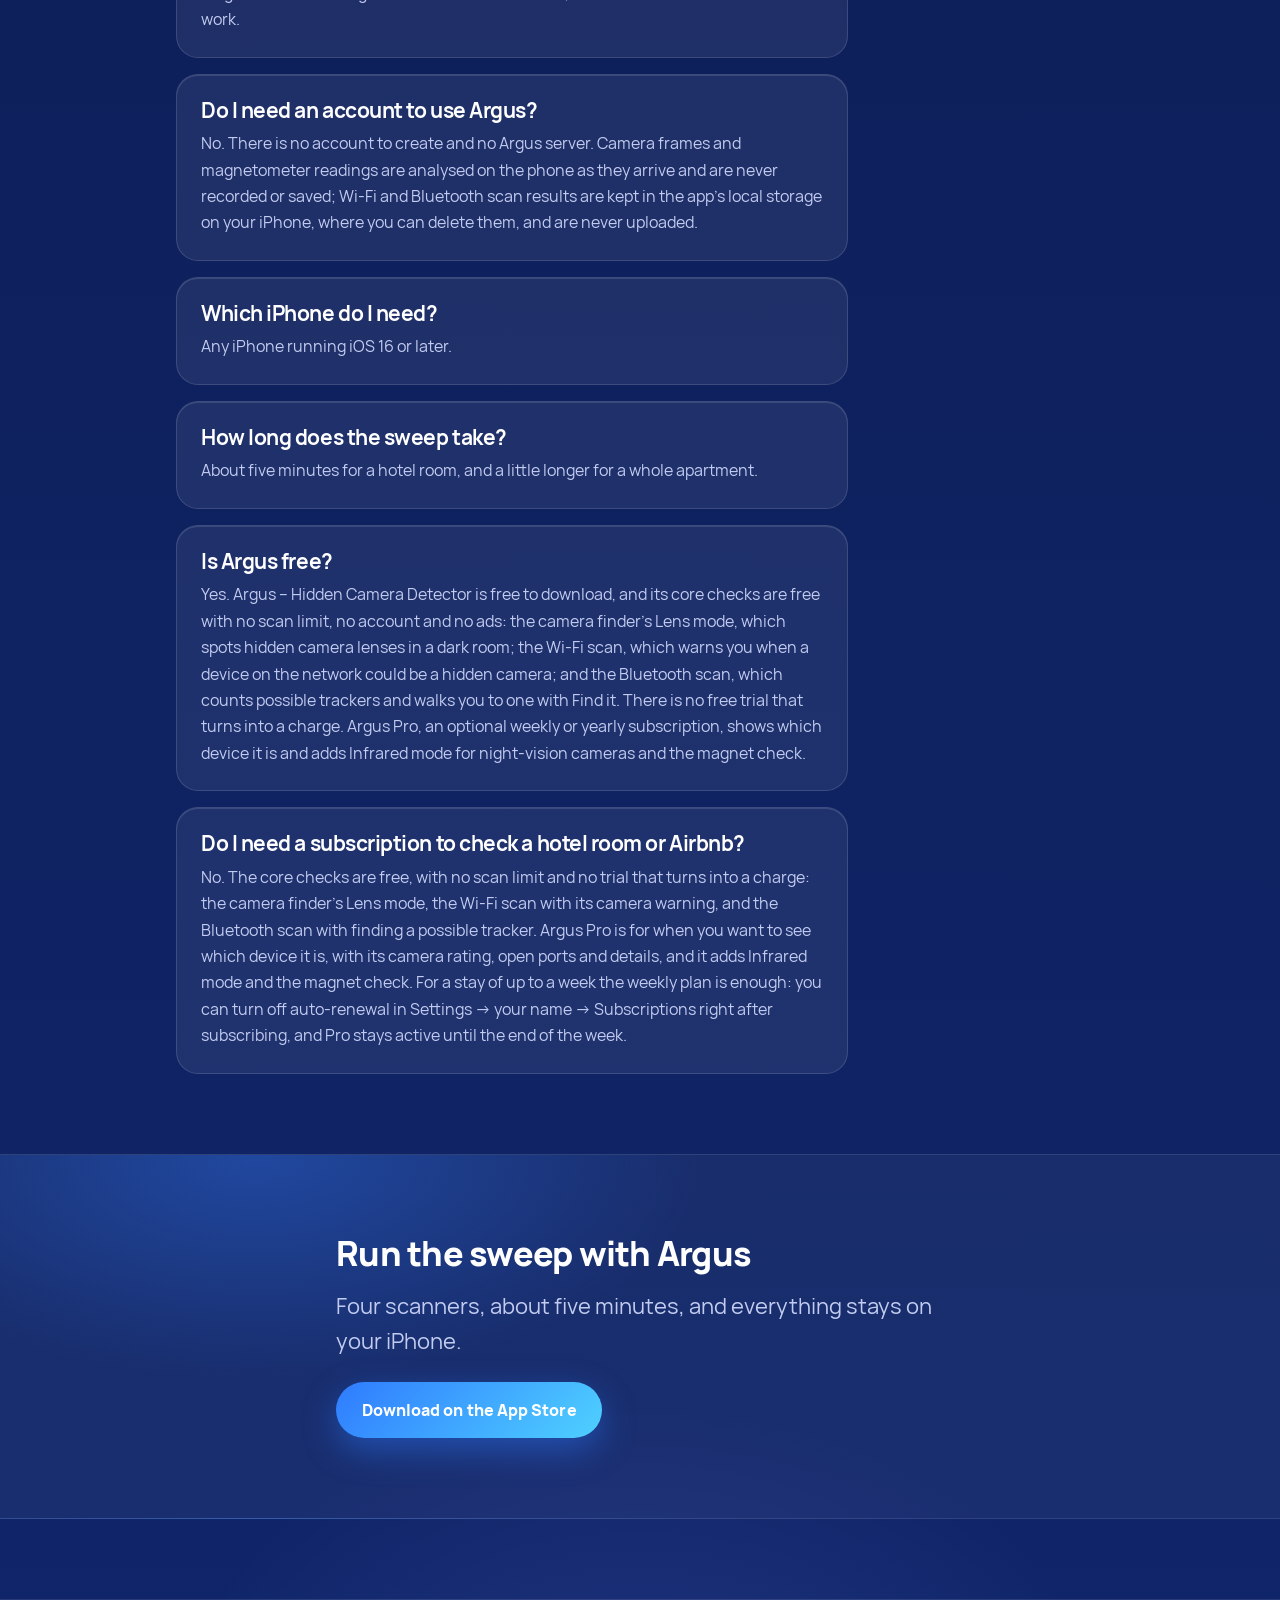
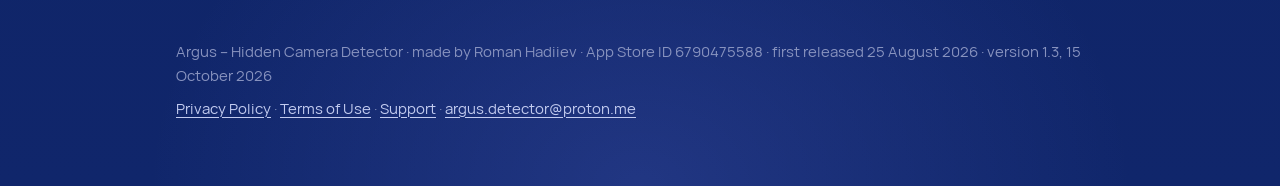
==== commit 50ce38b9: "feat(site): restyle the site in the app's ocean look - site.css rewritten to the 1.3 Ocean palette: " ====
--- a/check-hotel-room-airbnb-hidden-cameras-iphone/index.html
+++ b/check-hotel-room-airbnb-hidden-cameras-iphone/index.html
@@ -150,11 +150,11 @@
                 <span class="meta">Free to download · iPhone · iOS 16 or later</span>
             </div>
         </div>
-        <img class="hero-shot" src="/assets/shot-05-tools-340.webp"
-             srcset="/assets/shot-05-tools-340.webp 340w, /assets/shot-05-tools-480.webp 480w"
+        <img class="hero-shot" src="/assets/shot13-details-340.jpg"
+             srcset="/assets/shot13-details-340.jpg 340w, /assets/shot13-details-480.jpg 480w, /assets/shot13-details-680.jpg 680w"
              sizes="(min-width: 820px) 300px, 70vw"
-             width="340" height="736"
-             alt="A hotel room with a USB charger beside the bed flagged as a possible hidden camera." />
+             width="340" height="737"
+             alt="Argus Device Details for an unknown device at 192.168.1.37 rated High, looks like a camera, with port 554 RTSP video stream open, next to a USB charger with a hidden lens." />
     </div>
 </div>
 
@@ -204,27 +204,35 @@
 
     <div class="shot-row" style="margin-top: 3rem">
         <figure class="shot">
-            <img src="/assets/shot-02-devices-340.webp"
-                 srcset="/assets/shot-02-devices-340.webp 340w, /assets/shot-02-devices-480.webp 480w"
-                 sizes="(min-width: 700px) 300px, 80vw"
-                 width="340" height="736" loading="lazy"
-                 alt="The Argus device list showing identified and unidentified devices on the network, with one unknown device at 10.1.56.33 flagged as a possible camera." />
+            <img src="/assets/shot13-wifi-340.jpg"
+             srcset="/assets/shot13-wifi-340.jpg 340w, /assets/shot13-wifi-480.jpg 480w, /assets/shot13-wifi-680.jpg 680w"
+             sizes="(min-width: 700px) 300px, 80vw"
+             width="340" height="737" loading="lazy"
+             alt="Argus on an iPhone in a dark hotel room: the Wi-Fi results flag one unknown device at 192.168.1.37 as a possible camera, next to a magnified smoke detector with a hidden lens." />
             <figcaption>Step 1 — the Wi-Fi scan, with one unknown device flagged as a possible camera.</figcaption>
         </figure>
         <figure class="shot">
-            <img src="/assets/shot-03-lenses-340.webp"
-                 srcset="/assets/shot-03-lenses-340.webp 340w, /assets/shot-03-lenses-480.webp 480w"
+            <img src="/assets/shot13-tracker-340.jpg"
+                 srcset="/assets/shot13-tracker-340.jpg 340w, /assets/shot13-tracker-480.jpg 480w, /assets/shot13-tracker-680.jpg 680w"
                  sizes="(min-width: 700px) 300px, 80vw"
-                 width="340" height="736" loading="lazy"
-                 alt="The Argus camera scanner in a darkened room, highlighting a suspicious reflection near a lamp as a possible hidden lens." />
-            <figcaption>Step 3 — lights off, sweeping a lamp with the camera finder.</figcaption>
+                 width="340" height="737" loading="lazy"
+                 alt="Argus Find it locating a Bluetooth tracker hidden in a coat pocket: the signal ring reads -48 dBm, Very close." />
+            <figcaption>Step 2 — Find it, walking to a tracker hidden in a coat pocket.</figcaption>
         </figure>
         <figure class="shot">
-            <img src="/assets/shot-04-magnet-340.webp"
-                 srcset="/assets/shot-04-magnet-340.webp 340w, /assets/shot-04-magnet-480.webp 480w"
-                 sizes="(min-width: 700px) 300px, 80vw"
-                 width="340" height="736" loading="lazy"
-                 alt="The Argus magnet scanner dial reading high over a small black device on a desk, with a strong-signal warning." />
+            <img src="/assets/shot13-camera-340.jpg"
+             srcset="/assets/shot13-camera-340.jpg 340w, /assets/shot13-camera-480.jpg 480w, /assets/shot13-camera-680.jpg 680w"
+             sizes="(min-width: 700px) 300px, 80vw"
+             width="340" height="737" loading="lazy"
+             alt="Argus camera finder in Infrared mode aimed at a bedside alarm clock, showing the violet light of a hidden night-vision camera and the alert "Possible infrared light"." />
+            <figcaption>Step 3 — lights off, the camera finder in Infrared mode over a bedside clock.</figcaption>
+        </figure>
+        <figure class="shot">
+            <img src="/assets/shot13-magnet-340.jpg"
+             srcset="/assets/shot13-magnet-340.jpg 340w, /assets/shot13-magnet-480.jpg 480w, /assets/shot13-magnet-680.jpg 680w"
+             sizes="(min-width: 700px) 300px, 80vw"
+             width="340" height="737" loading="lazy"
+             alt="Argus magnet scanner held next to a bedside clock, the dial reading 89, High, with the alert "Strong signal detected"." />
             <figcaption>Step 4 — the magnet scanner over a suspicious object.</figcaption>
         </figure>
     </div>
--- a/assets/site.css
+++ b/assets/site.css
@@ -1,74 +1,87 @@
-/* Argus – Hidden Camera Detector — site styles.
+/* Argus – Hidden Camera Detector — site styles, in the app's "Ocean" look (1.3):
+   a deep navy ground with soft blue glows, glass cards, gradient pills, Manrope.
    No JavaScript anywhere on this site, and nothing here may hide or generate
    text: the pages exist to be read and quoted by crawlers that do not run JS.
    So: no `content:` carrying words, no opacity-0 reveals, no `order` that would
-   make the painted order differ from the reading order. */
+   make the painted order differ from the reading order. The redesign changed
+   only this file, the fonts and the images; every page's text is untouched. */
+
+@font-face { font-family: "Manrope"; font-weight: 400; font-style: normal; font-display: swap; src: url("/assets/fonts/Manrope-Regular.ttf") format("truetype"); }
+@font-face { font-family: "Manrope"; font-weight: 600; font-style: normal; font-display: swap; src: url("/assets/fonts/Manrope-SemiBold.ttf") format("truetype"); }
+@font-face { font-family: "Manrope"; font-weight: 700; font-style: normal; font-display: swap; src: url("/assets/fonts/Manrope-Bold.ttf") format("truetype"); }
+@font-face { font-family: "Manrope"; font-weight: 800; font-style: normal; font-display: swap; src: url("/assets/fonts/Manrope-ExtraBold.ttf") format("truetype"); }
 
 :root {
-    color-scheme: light dark;
-
-    /* Apple's system palette. Light and dark are designed separately. */
-    --bg:        #ffffff;
-    --surface:   #f5f5f7;
-    --text:      #1d1d1f;   /* 16.8:1 on --bg */
-    --muted:     #6e6e73;   /*  5.0:1 on --bg */
-    --accent:    #0066cc;   /*  5.6:1 on --bg */
-    --accent-sub:#e8f0fb;
-    --border:    #d2d2d7;
-    --shadow:    0 1px 2px rgba(0, 0, 0, .04), 0 8px 24px rgba(0, 0, 0, .06);
+    color-scheme: dark;
+
+    /* The app's dark Ocean palette (App/theme/DarkTheme.ts, oceanShared.ts). */
+    --ground-1:  #070D2A;
+    --ground-2:  #0C1A4D;
+    --ground-3:  #10266B;
+    --text:      #FFFFFF;
+    --muted:     #C3CCF0;   /* text.secondary */
+    --faint:     #8893BF;   /* text.tertiary */
+    --link:      #4FD1FF;
+    --accent:    #2F7BFF;
+    --accent-2:  #4FD1FF;
+    --glass:     rgba(255, 255, 255, .07);
+    --border:    rgba(255, 255, 255, .13);
+    --hairline:  rgba(255, 255, 255, .1);
+    --highlight: rgba(255, 255, 255, .12);
+    --shadow:    0 12px 32px rgba(3, 8, 40, .35);
+    --glow:      0 12px 34px rgba(47, 123, 255, .45);
 
     --measure: 42rem;   /* prose: ~70 characters per line */
-    --wide:    60rem;   /* hero, grids, screenshots */
+    --wide:    62rem;   /* hero, grids, screenshots */
     --gutter:  clamp(1.25rem, 5vw, 2rem);
     --section: clamp(3rem, 8vw, 5rem);
-    --radius:  16px;
-
-    --font: -apple-system, BlinkMacSystemFont, "SF Pro Text", "Segoe UI", Roboto,
-            Helvetica, Arial, sans-serif;
-}
-
-@media (prefers-color-scheme: dark) {
-    :root {
-        --bg:        #0b0b0c;
-        --surface:   #1c1c1e;
-        --text:      #f5f5f7;   /* 18:1 on --bg */
-        --muted:     #a1a1a6;   /*  8.9:1 on --bg */
-        --accent:    #2997ff;   /*  7:1 on --bg */
-        --accent-sub:#15263a;
-        --border:    #38383a;
-        --shadow:    0 1px 2px rgba(0, 0, 0, .3), 0 8px 24px rgba(0, 0, 0, .4);
-    }
+    --radius:  22px;
+
+    --font: "Manrope", -apple-system, BlinkMacSystemFont, "SF Pro Text", "Segoe UI",
+            Roboto, Helvetica, Arial, sans-serif;
 }
 
 * { box-sizing: border-box; }
+
+html { background: var(--ground-1); }
 
 body {
     margin: 0;
+    min-height: 100vh;
     font-family: var(--font);
     font-size: clamp(1.0625rem, 1rem + .2vw, 1.1875rem);
     line-height: 1.65;
     color: var(--text);
-    background: var(--bg);
+    /* The ground: the app's three-stop gradient under its calm glows. */
+    background:
+        radial-gradient(48rem 32rem at 8% -6rem, rgba(47, 123, 255, .34), transparent 70%),
+        radial-gradient(40rem 30rem at 100% 14rem, rgba(94, 242, 255, .14), transparent 70%),
+        radial-gradient(44rem 34rem at 50% 100%, rgba(124, 140, 255, .16), transparent 70%),
+        linear-gradient(180deg, var(--ground-1) 0%, var(--ground-2) 48%, var(--ground-3) 100%);
     -webkit-text-size-adjust: 100%;
     text-rendering: optimizeLegibility;
-}
+    -webkit-font-smoothing: antialiased;
+}
+
+::selection { background: rgba(79, 209, 255, .35); }
 
 h1, h2, h3 {
-    line-height: 1.15;
-    letter-spacing: -.021em;
+    line-height: 1.12;
+    letter-spacing: -.022em;
     text-wrap: balance;
-}
-h1 { font-size: clamp(2rem, 1.4rem + 2.6vw, 3.25rem); font-weight: 700; margin: 0 0 .5em; }
-h2 { font-size: clamp(1.5rem, 1.25rem + 1.1vw, 2rem); font-weight: 650; margin: 0 0 .6em; }
-h3 { font-size: clamp(1.125rem, 1.05rem + .35vw, 1.3rem); font-weight: 650; margin: 0 0 .5em; }
+    font-weight: 800;
+}
+h1 { font-size: clamp(2.1rem, 1.4rem + 2.9vw, 3.5rem); margin: 0 0 .5em; }
+h2 { font-size: clamp(1.55rem, 1.25rem + 1.2vw, 2.1rem); margin: 0 0 .6em; }
+h3 { font-size: clamp(1.125rem, 1.05rem + .35vw, 1.3rem); font-weight: 700; margin: 0 0 .5em; }
 
 p, li { margin: 0 0 1em; }
 p:last-child, li:last-child { margin-bottom: 0; }
 
-a { color: var(--accent); text-decoration-thickness: 1px; text-underline-offset: 2px; }
+a { color: var(--link); text-decoration-thickness: 1px; text-underline-offset: 3px; }
 a:hover { text-decoration-thickness: 2px; }
 
-strong { font-weight: 650; }
+strong { font-weight: 700; color: var(--text); }
 
 /* ---------------------------------------------------------------- layout */
 
@@ -83,18 +96,20 @@
 
 section { margin-block: var(--section); }
 
-.meta { color: var(--muted); font-size: .9375rem; }
+.meta { color: var(--faint); font-size: .9375rem; }
 .lead {
     font-size: clamp(1.1875rem, 1.1rem + .4vw, 1.4rem);
-    line-height: 1.5;
+    line-height: 1.55;
     color: var(--muted);
 }
 
 /* ---------------------------------------------------------------- header */
 
 .site-header {
-    border-bottom: 1px solid var(--border);
-    background: var(--bg);
+    border-bottom: 1px solid var(--hairline);
+    background: rgba(7, 13, 42, .55);
+    backdrop-filter: saturate(140%) blur(14px);
+    -webkit-backdrop-filter: saturate(140%) blur(14px);
 }
 .site-header .wrap {
     display: flex;
@@ -107,22 +122,24 @@
     display: inline-flex;
     align-items: center;
     gap: .625rem;
-    font-weight: 650;
+    font-weight: 800;
     font-size: 1.0625rem;
     color: var(--text);
     text-decoration: none;
-    letter-spacing: -.01em;
-}
-.brand img { border-radius: 7px; display: block; }
+    letter-spacing: .02em;
+}
+.brand img { border-radius: 8px; display: block; box-shadow: 0 6px 18px rgba(47, 123, 255, .45); }
 .site-nav {
     display: flex;
     flex-wrap: wrap;
     gap: .375rem 1.25rem;
     font-size: .9375rem;
+    font-weight: 600;
     margin-left: auto;
 }
 .site-nav a { color: var(--muted); text-decoration: none; }
-.site-nav a:hover, .site-nav a[aria-current="page"] { color: var(--text); }
+.site-nav a:hover { color: var(--text); }
+.site-nav a[aria-current="page"] { color: var(--link); }
 
 /* ---------------------------------------------------------------- hero */
 
@@ -137,22 +154,22 @@
 }
 .hero h1 { margin-bottom: .35em; }
 .hero .lead { margin-bottom: 1.75rem; max-width: 34rem; }
-.hero-icon { border-radius: 14px; display: block; margin-bottom: 1.25rem; }
-/* The App Store frames carry a baked-in marketing headline across their top
-   quarter. It duplicates our own H1 and makes the page read as an advert, so
-   the visible box is the lower 2024 of 2778 source rows. This is presentation
-   only — no text node is hidden, and alt text is unaffected. */
+.hero-icon {
+    border-radius: 16px;
+    display: block;
+    margin-bottom: 1.25rem;
+    box-shadow: 0 14px 40px rgba(47, 123, 255, .55);
+}
+/* The 1.3 App Store frames, shown whole: a phone in a dark hotel room. */
 .hero-shot {
     width: 100%;
     height: auto;
     max-width: 340px;
     margin-inline: auto;
     display: block;
-    aspect-ratio: 1284 / 2024;
-    object-fit: cover;
-    object-position: center bottom;
-    border-radius: var(--radius);
-    box-shadow: var(--shadow);
+    border-radius: 28px;
+    border: 1px solid var(--border);
+    box-shadow: 0 24px 60px rgba(3, 8, 40, .55), 0 10px 50px rgba(47, 123, 255, .28);
 }
 
 .cta-row {
@@ -161,15 +178,18 @@
     align-items: center;
     gap: .875rem 1.25rem;
 }
+/* The app's primary button: an accent gradient pill with its glow. */
 .button {
     display: inline-block;
-    background: var(--accent);
-    color: #fff;
-    font-weight: 600;
+    background: linear-gradient(135deg, var(--accent) 0%, var(--accent-2) 100%);
+    color: #FFFFFF;
+    font-weight: 800;
     font-size: 1rem;
-    padding: .8125rem 1.5rem;
+    letter-spacing: .005em;
+    padding: .9rem 1.6rem;
     border-radius: 980px;
     text-decoration: none;
+    box-shadow: var(--glow);
 }
 .button:hover { filter: brightness(1.08); text-decoration: none; }
 
@@ -182,30 +202,42 @@
     gap: 1.25rem;
     grid-template-columns: repeat(auto-fit, minmax(22rem, 1fr));
 }
+/* GlassCard: a translucent fill, a hairline border and a 1pt highlight on top. */
 .card {
-    background: var(--surface);
+    background: var(--glass);
     border: 1px solid var(--border);
     border-radius: var(--radius);
     padding: clamp(1.25rem, 3vw, 1.75rem);
+    box-shadow: inset 0 1px 0 var(--highlight), var(--shadow);
 }
 /* A card heading may be an h2 (a real section) or an h3; size them the same. */
 .card h2, .card h3 {
     font-size: clamp(1.125rem, 1.05rem + .35vw, 1.3rem);
+    font-weight: 800;
     margin-bottom: .45em;
 }
-.card p { font-size: 1rem; }
+.card p { font-size: 1rem; color: var(--muted); }
 .card .meta { font-size: .875rem; margin-top: 1rem; }
 
+/* IconDisc: the glyph in a gradient circle, coloured per scanner as in the app
+   (Wi-Fi, Bluetooth, camera finder, magnet — the order every scanner grid uses). */
 .card-icon {
-    width: 26px;
-    height: 26px;
+    width: 46px;
+    height: 46px;
+    padding: 11px;
     display: block;
-    margin-bottom: .875rem;
-    color: var(--accent);
-}
-
-/* The Finds/Misses pair. The labels are real text, never colour alone. */
-.finds { margin: 0 0 .75rem; font-size: 1rem; }
+    margin-bottom: 1rem;
+    border-radius: 50%;
+    color: #FFFFFF;
+    background: linear-gradient(135deg, #2F7BFF, #4FD1FF);
+    box-shadow: 0 8px 22px rgba(47, 123, 255, .45);
+}
+.grid > .card:nth-child(2) .card-icon { background: linear-gradient(135deg, #3D5BFF, #7C8CFF); box-shadow: 0 8px 22px rgba(61, 91, 255, .45); }
+.grid > .card:nth-child(3) .card-icon { background: linear-gradient(135deg, #0FA3C2, #5EF2FF); box-shadow: 0 8px 22px rgba(15, 163, 194, .45); }
+.grid > .card:nth-child(4) .card-icon { background: linear-gradient(135deg, #6F4DFF, #B07CFF); box-shadow: 0 8px 22px rgba(111, 77, 255, .45); }
+
+/* The Finds/Good-to-know pair. The labels are real text, never colour alone. */
+.finds { margin: 0 0 .75rem; font-size: 1rem; color: var(--muted); }
 .finds:last-child { margin-bottom: 0; }
 .finds strong { color: var(--text); }
 
@@ -219,24 +251,25 @@
     width: 100%;
     height: auto;
     display: block;
-    aspect-ratio: 1284 / 2024;
-    object-fit: cover;
-    object-position: center bottom;
-    border-radius: var(--radius);
-    box-shadow: var(--shadow);
+    border-radius: 24px;
+    border: 1px solid var(--border);
+    box-shadow: 0 18px 44px rgba(3, 8, 40, .5), 0 8px 36px rgba(47, 123, 255, .22);
 }
 .shot figcaption {
     color: var(--muted);
     font-size: .875rem;
     line-height: 1.45;
-    margin-top: .75rem;
-}
+    margin-top: .875rem;
+}
+/* The rows hold four frames: one column on a phone, then two, then all four. */
 .shot-row {
     display: grid;
-    gap: clamp(1.5rem, 4vw, 2.5rem);
-    grid-template-columns: repeat(auto-fit, minmax(15rem, 1fr));
+    gap: clamp(1.5rem, 4vw, 2.5rem) clamp(1rem, 3vw, 1.75rem);
+    grid-template-columns: minmax(0, 1fr);
     justify-items: center;
 }
+@media (min-width: 560px) { .shot-row { grid-template-columns: repeat(2, minmax(0, 1fr)); } }
+@media (min-width: 980px) { .shot-row { grid-template-columns: repeat(4, minmax(0, 1fr)); } }
 
 /* Text beside a screenshot. DOM order is always text first. */
 .split {
@@ -252,67 +285,82 @@
 
 .steps { counter-reset: none; padding: 0; margin: 0; list-style: none; }
 .steps > li {
-    border-top: 1px solid var(--border);
-    padding-top: 1.5rem;
-    margin-bottom: 1.75rem;
-}
-.steps > li:first-child { border-top: none; padding-top: 0; }
+    background: var(--glass);
+    border: 1px solid var(--border);
+    border-radius: var(--radius);
+    padding: clamp(1.125rem, 3vw, 1.5rem);
+    margin-bottom: 1rem;
+    box-shadow: inset 0 1px 0 var(--highlight);
+}
 .steps h3 { margin-bottom: .4em; }
+.steps p { color: var(--muted); }
 
 /* ---------------------------------------------------------------- table */
 
 .table-wrap {
     overflow-x: auto;
-    border: 1px solid var(--border);
-    border-radius: var(--radius);
+    background: var(--glass);
+    border: 1px solid var(--border);
+    border-radius: var(--radius);
+    box-shadow: inset 0 1px 0 var(--highlight), var(--shadow);
 }
 table { border-collapse: collapse; width: 100%; min-width: 32rem; }
 th, td {
     text-align: left;
     vertical-align: top;
     padding: .875rem 1.125rem;
-    border-bottom: 1px solid var(--border);
+    border-bottom: 1px solid var(--hairline);
     font-size: .9375rem;
     line-height: 1.5;
 }
-th { font-weight: 650; background: var(--surface); }
-tbody tr:last-child td { border-bottom: none; }
+td { color: var(--muted); }
+th { font-weight: 700; color: var(--text); }
+thead th { background: rgba(47, 123, 255, .16); }
+tbody th { background: rgba(255, 255, 255, .03); }
+tbody tr:last-child td, tbody tr:last-child th { border-bottom: none; }
 
 /* ---------------------------------------------------------------- notes */
 
 /* `.summary` is the same component under the name the privacy policy already uses. */
 .note, .summary {
-    background: var(--surface);
+    background: var(--glass);
     border: 1px solid var(--border);
     border-radius: var(--radius);
     padding: clamp(1.125rem, 3vw, 1.5rem);
+    box-shadow: inset 0 1px 0 var(--highlight);
 }
 .note p, .summary p { font-size: 1rem; }
 
+/* The app's tinted accent surface. */
 .callout {
-    border-left: 3px solid var(--accent);
-    background: var(--accent-sub);
-    border-radius: 0 var(--radius) var(--radius) 0;
-    padding: 1.125rem 1.25rem;
-}
-.callout p { font-size: 1rem; }
+    background: rgba(47, 123, 255, .14);
+    border: 1px solid rgba(79, 209, 255, .32);
+    border-radius: var(--radius);
+    padding: 1.25rem 1.375rem;
+    box-shadow: 0 10px 40px rgba(47, 123, 255, .18);
+}
+.callout p { font-size: 1rem; color: var(--muted); }
 
 /* ---------------------------------------------------------------- faq */
 
 .faq > div {
-    border-top: 1px solid var(--border);
-    padding-top: 1.5rem;
-    margin-bottom: 1.5rem;
-}
-.faq > div:first-child { border-top: none; padding-top: 0; }
+    background: var(--glass);
+    border: 1px solid var(--border);
+    border-radius: var(--radius);
+    padding: clamp(1.125rem, 3vw, 1.5rem);
+    margin-bottom: 1rem;
+    box-shadow: inset 0 1px 0 var(--highlight);
+}
 .faq h3 { margin-bottom: .4em; }
-.faq p { font-size: 1rem; }
+.faq p { font-size: 1rem; color: var(--muted); }
 
 /* ---------------------------------------------------------------- cta band */
 
 .band {
-    background: var(--surface);
-    border-block: 1px solid var(--border);
+    background:
+        radial-gradient(40rem 20rem at 20% 0%, rgba(47, 123, 255, .35), transparent 70%),
+        rgba(255, 255, 255, .04);
+    border-block: 1px solid var(--hairline);
     padding-block: var(--section);
     margin-block: var(--section) 0;
 }
@@ -322,12 +370,12 @@
 /* ---------------------------------------------------------------- footer */
 
 .site-footer {
-    border-top: 1px solid var(--border);
+    border-top: 1px solid var(--hairline);
     padding-block: 2.5rem 3.5rem;
     margin-top: var(--section);
 }
 .band + .site-footer { margin-top: 0; border-top: none; }
-.site-footer p { font-size: .9375rem; color: var(--muted); margin-bottom: .5rem; }
+.site-footer p { font-size: .9375rem; color: var(--faint); margin-bottom: .5rem; }
 .site-footer a { color: var(--muted); }
 .site-footer a:hover { color: var(--text); }
 
@@ -345,11 +393,12 @@
     position: absolute;
     left: 0;
     top: .62em;
-    width: 5px;
-    height: 5px;
+    width: 6px;
+    height: 6px;
     border-radius: 50%;
-    background: var(--accent);
-}
+    background: linear-gradient(135deg, var(--accent), var(--accent-2));
+}
+.prose ol li::marker, .prose ul li::marker { color: var(--link); }
 
 @media (prefers-reduced-motion: reduce) {
     * { animation: none !important; transition: none !important; }
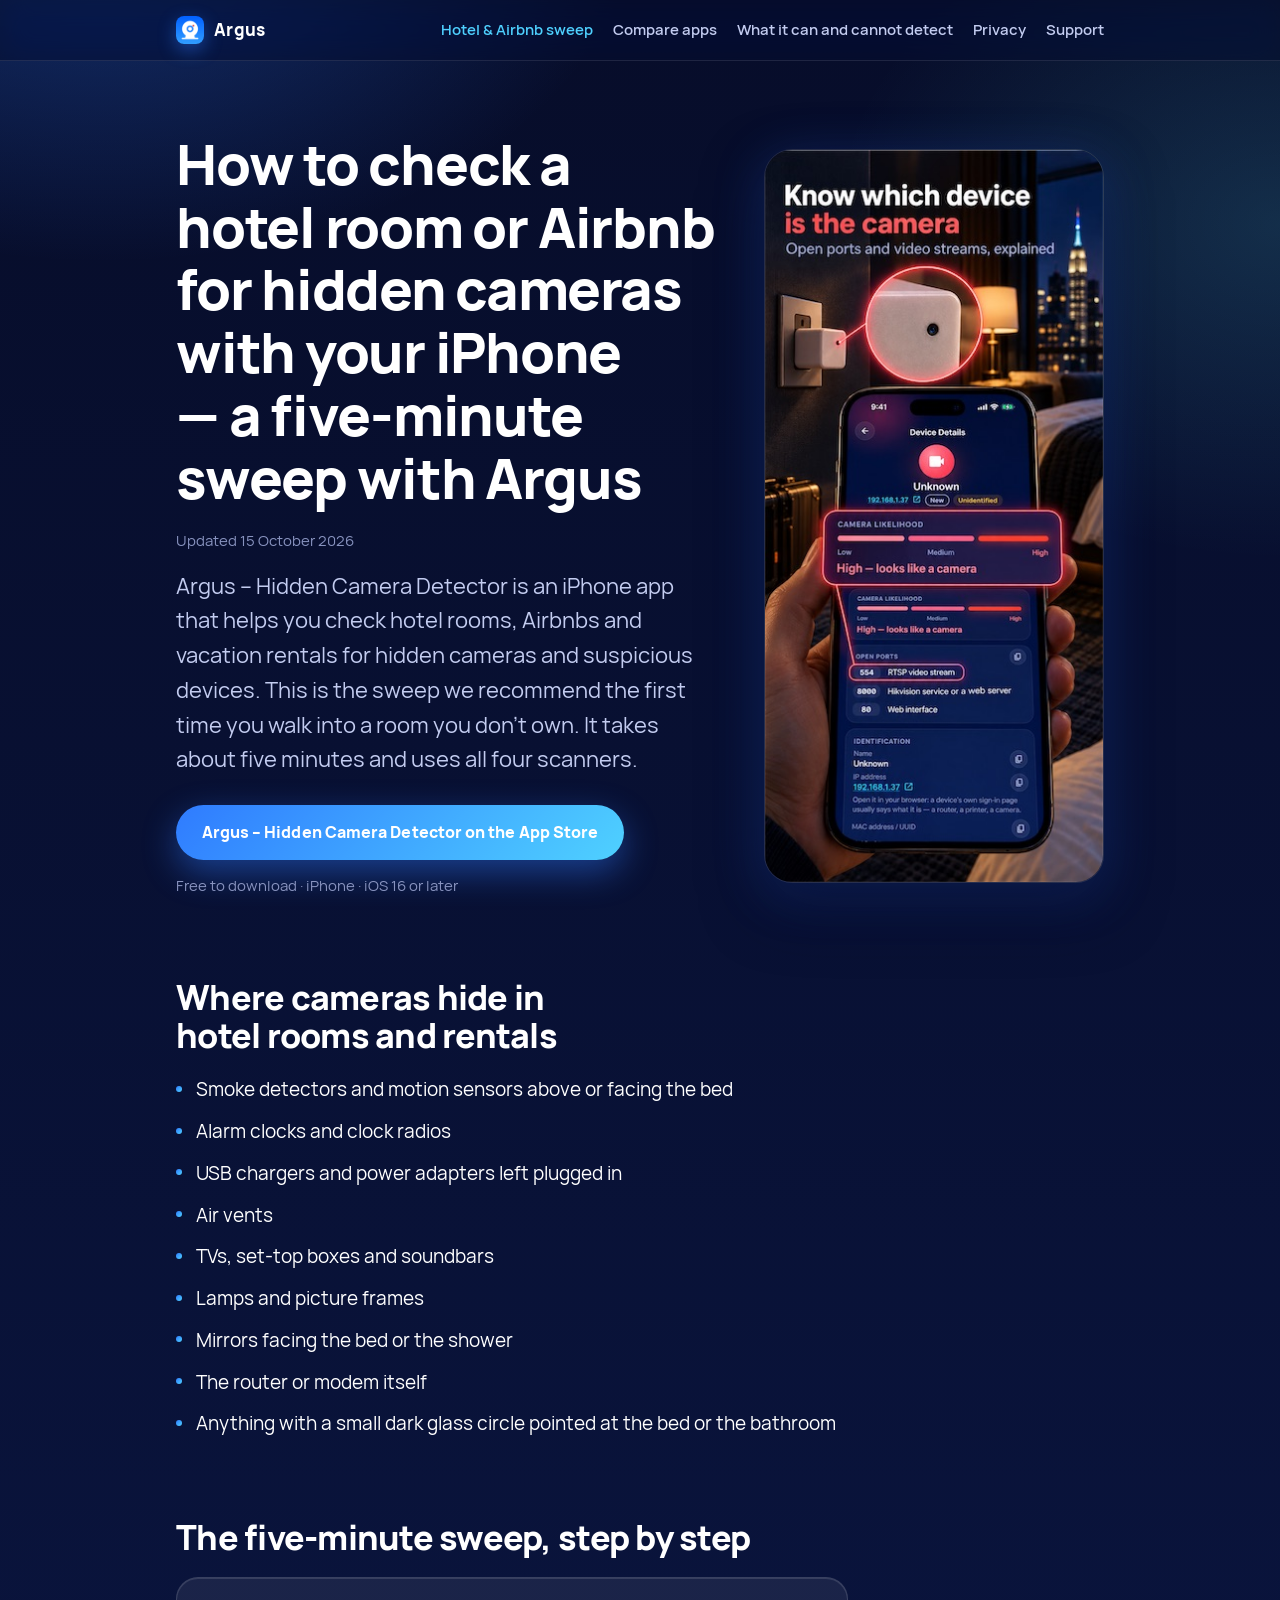
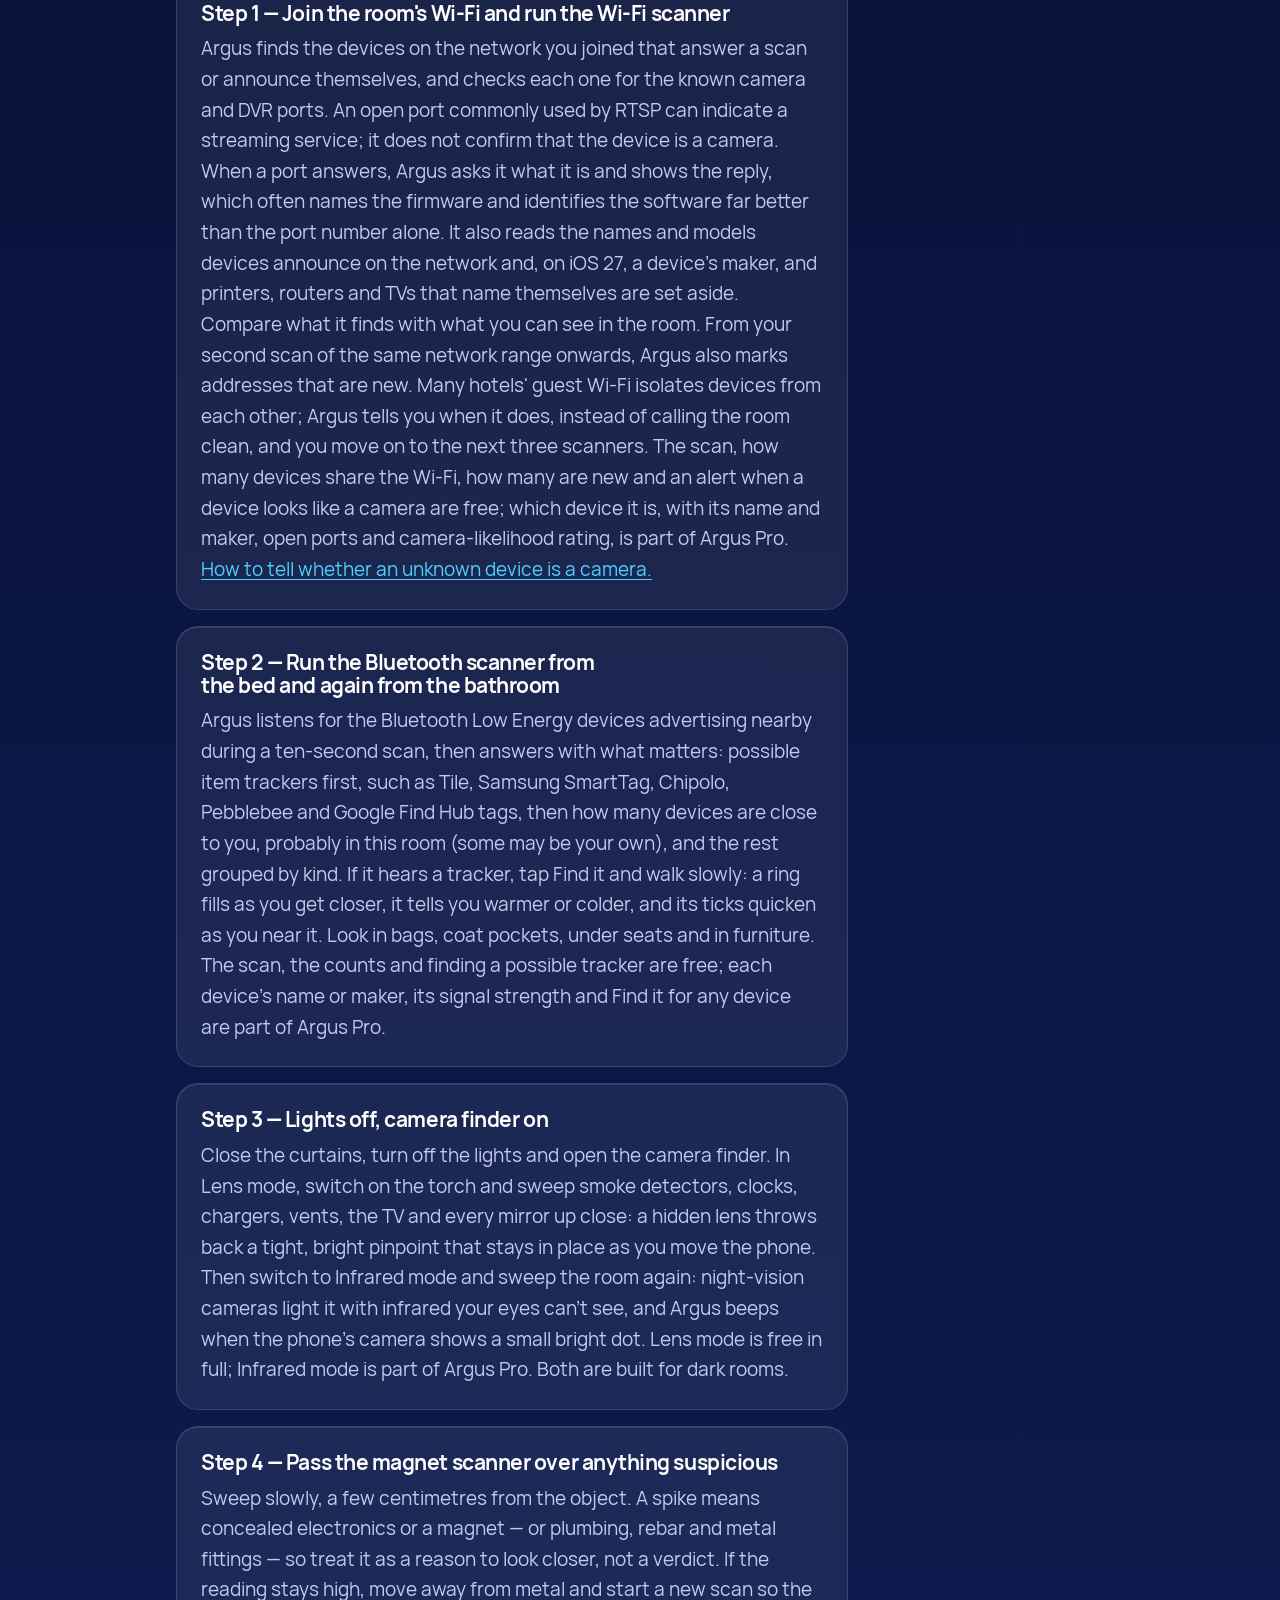
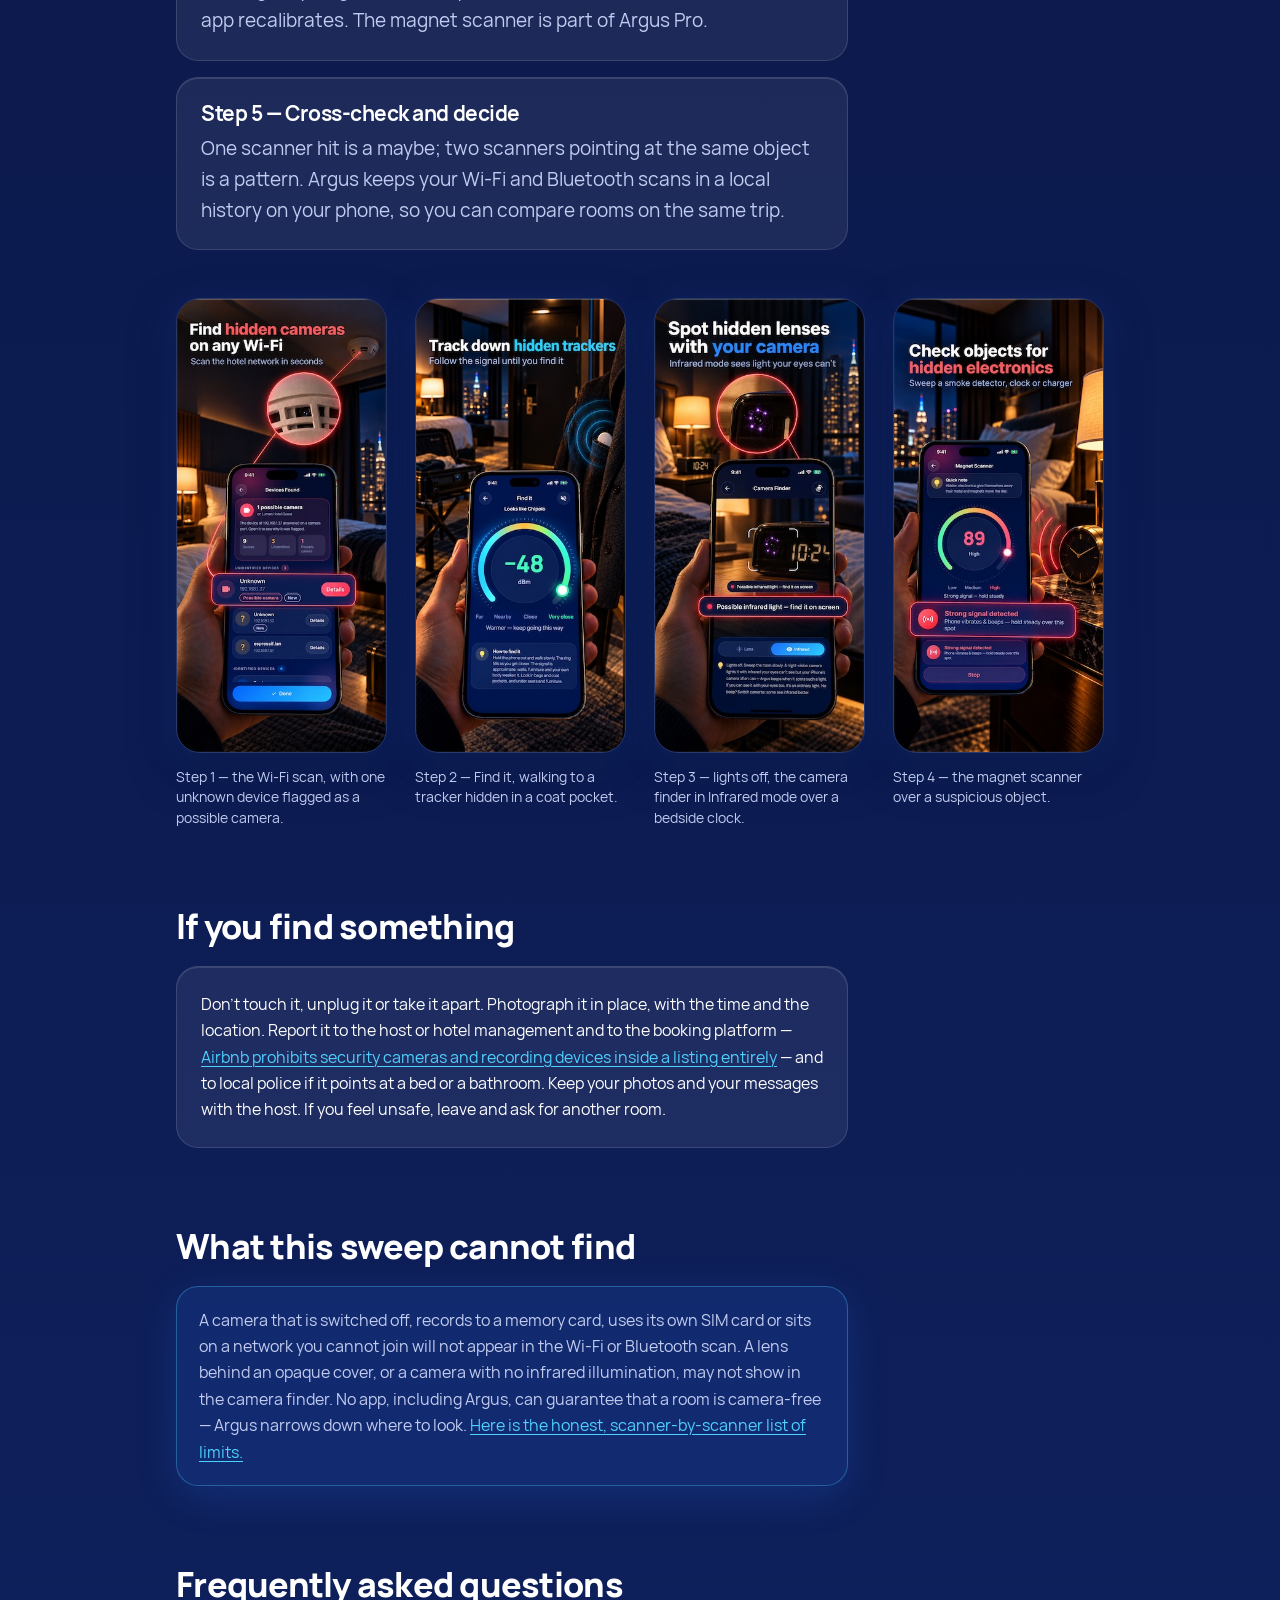
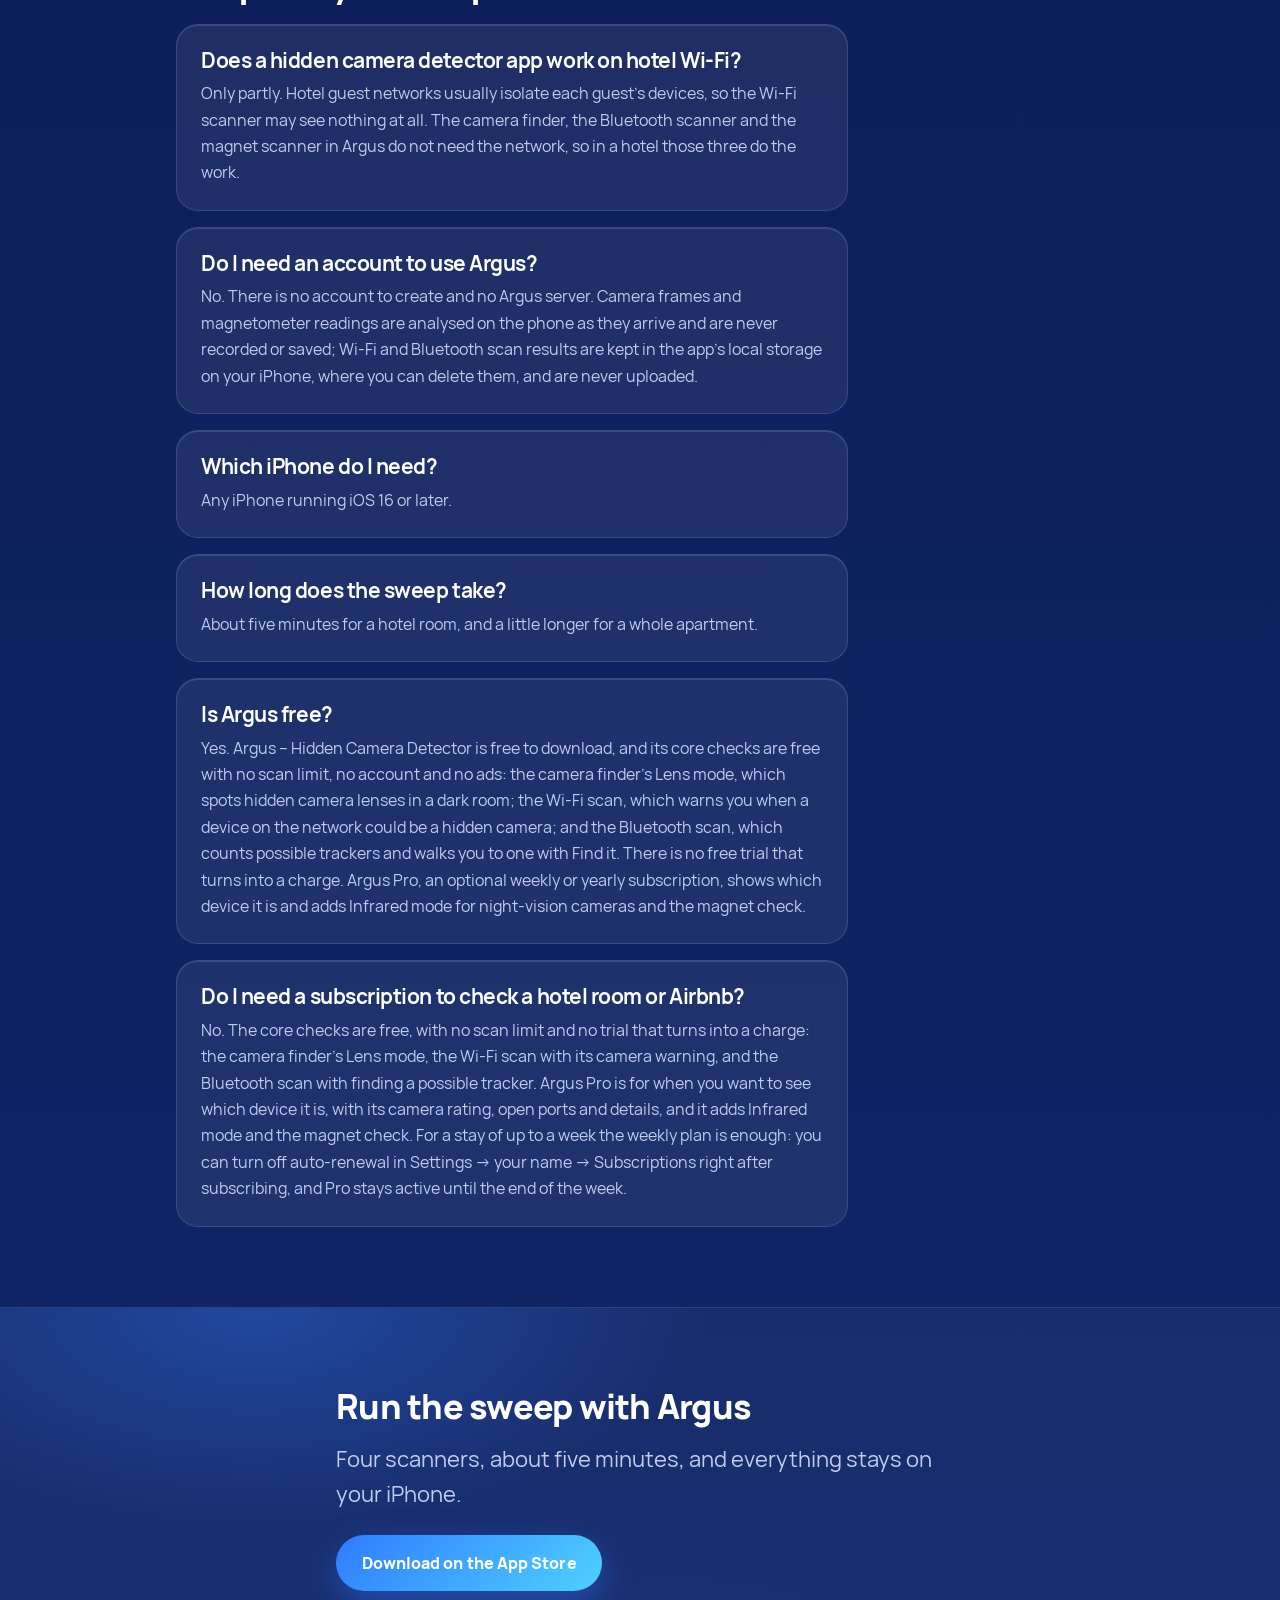
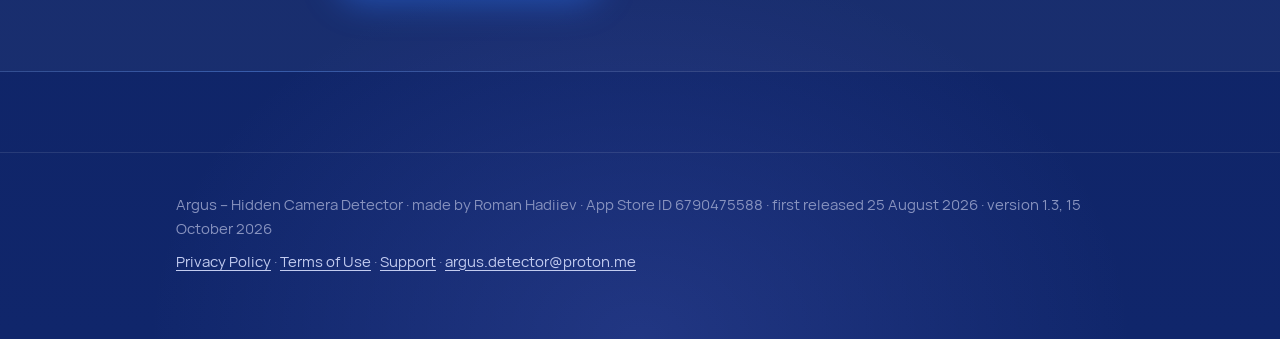
==== commit 0f17df00: "docs(site): describe argus 1.4 device names, makers, the bluetooth answer and 26 languages Co-Author" ====
--- a/check-hotel-room-airbnb-hidden-cameras-iphone/index.html
+++ b/check-hotel-room-airbnb-hidden-cameras-iphone/index.html
@@ -34,12 +34,12 @@
         {
           "@type": "HowToStep",
           "name": "Join the room's Wi-Fi and run the Wi-Fi scanner",
-          "text": "Argus lists the devices on the network you joined that answer a scan, how fast each answered, and which of the known camera and DVR ports are open. An open port commonly used by RTSP can indicate a streaming service; it does not confirm that the device is a camera. When a port answers, Argus asks it what it is and shows the reply, which often names the firmware and identifies the software far better than the port number alone, and printers, routers and TVs that name themselves are set aside. Look for anything you cannot account for. From your second scan of the same network range onwards, Argus also marks addresses that are new. Many hotels' guest Wi-Fi isolates devices from each other; Argus tells you when it does, instead of calling the room clean, and you move on to the next three scanners. The scan, the device count, an alert when a device looks like a camera and the devices that identify themselves are free; which device the alert is about, its open ports and its camera-likelihood rating are part of Argus Pro."
+          "text": "Argus finds the devices on the network you joined that answer a scan or announce themselves, and checks each one for the known camera and DVR ports. An open port commonly used by RTSP can indicate a streaming service; it does not confirm that the device is a camera. When a port answers, Argus asks it what it is and shows the reply, which often names the firmware and identifies the software far better than the port number alone. It also reads the names and models devices announce on the network and, on iOS 27, a device's maker, and printers, routers and TVs that name themselves are set aside. Compare what it finds with what you can see in the room. From your second scan of the same network range onwards, Argus also marks addresses that are new. Many hotels' guest Wi-Fi isolates devices from each other; Argus tells you when it does, instead of calling the room clean, and you move on to the next three scanners. The scan, how many devices share the Wi-Fi, how many are new and an alert when a device looks like a camera are free; which device it is, with its name and maker, open ports and camera-likelihood rating, is part of Argus Pro."
         },
         {
           "@type": "HowToStep",
           "name": "Run the Bluetooth scanner from the bed and again from the bathroom",
-          "text": "Argus lists the Bluetooth Low Energy devices advertising nearby during a ten-second scan and recognises item trackers such as Tile, Samsung SmartTag, Chipolo, Pebblebee and Google Find My Device tags. If it hears one, tap Find it and walk slowly: a ring fills as you get closer, it tells you warmer or colder, and its ticks quicken as you near it. Look in bags, coat pockets, under seats and in furniture. The scan, the device count and finding a possible tracker are free; names or makers, signal strengths and Find it for any device are part of Argus Pro."
+          "text": "Argus listens for the Bluetooth Low Energy devices advertising nearby during a ten-second scan, then answers with what matters: possible item trackers first, such as Tile, Samsung SmartTag, Chipolo, Pebblebee and Google Find Hub tags, then how many devices are close to you, probably in this room (some may be your own), and the rest grouped by kind. If it hears a tracker, tap Find it and walk slowly: a ring fills as you get closer, it tells you warmer or colder, and its ticks quicken as you near it. Look in bags, coat pockets, under seats and in furniture. The scan, the counts and finding a possible tracker are free; each device's name or maker, its signal strength and Find it for any device are part of Argus Pro."
         },
         {
           "@type": "HowToStep",
@@ -179,11 +179,11 @@
     <div class="prose">
         <h2>The five-minute sweep, step by step</h2>
         <ol class="steps">
-            <li><h3>Step 1 — Join the room's Wi-Fi and run the Wi-Fi scanner</h3> <p>Argus lists the devices on the network you joined that answer a scan, how fast each answered, and which of the known camera and DVR ports are open. An open port commonly used by RTSP can indicate a streaming service; it does not confirm that the device is a camera. When a port answers, Argus asks it what it is and shows the reply, which often names the firmware and identifies the software far better than the port number alone, and printers, routers and TVs that name themselves are set aside. Look for anything you cannot account for. From your second scan of the same network range onwards, Argus also marks addresses that are new. Many hotels' guest Wi-Fi isolates devices from each other; Argus tells you when it does, instead of calling the room clean, and you move on to the next three scanners. The scan, the device count, an alert when a device looks like a camera and the devices that identify themselves are free; which device the alert is about, its open ports and its camera-likelihood rating are part of Argus Pro.
+            <li><h3>Step 1 — Join the room's Wi-Fi and run the Wi-Fi scanner</h3> <p>Argus finds the devices on the network you joined that answer a scan or announce themselves, and checks each one for the known camera and DVR ports. An open port commonly used by RTSP can indicate a streaming service; it does not confirm that the device is a camera. When a port answers, Argus asks it what it is and shows the reply, which often names the firmware and identifies the software far better than the port number alone. It also reads the names and models devices announce on the network and, on iOS 27, a device's maker, and printers, routers and TVs that name themselves are set aside. Compare what it finds with what you can see in the room. From your second scan of the same network range onwards, Argus also marks addresses that are new. Many hotels' guest Wi-Fi isolates devices from each other; Argus tells you when it does, instead of calling the room clean, and you move on to the next three scanners. The scan, how many devices share the Wi-Fi, how many are new and an alert when a device looks like a camera are free; which device it is, with its name and maker, open ports and camera-likelihood rating, is part of Argus Pro.
                 <a href="/unknown-device-on-wifi-hidden-camera-iphone/">How to tell whether an unknown device is a camera.</a></p></li>
             <li>
                 <h3>Step 2 — Run the Bluetooth scanner from the bed and again from the bathroom</h3>
-                <p>Argus lists the Bluetooth Low Energy devices advertising nearby during a ten-second scan and recognises item trackers such as Tile, Samsung SmartTag, Chipolo, Pebblebee and Google Find My Device tags. If it hears one, tap Find it and walk slowly: a ring fills as you get closer, it tells you warmer or colder, and its ticks quicken as you near it. Look in bags, coat pockets, under seats and in furniture. The scan, the device count and finding a possible tracker are free; names or makers, signal strengths and Find it for any device are part of Argus Pro.</p>
+                <p>Argus listens for the Bluetooth Low Energy devices advertising nearby during a ten-second scan, then answers with what matters: possible item trackers first, such as Tile, Samsung SmartTag, Chipolo, Pebblebee and Google Find Hub tags, then how many devices are close to you, probably in this room (some may be your own), and the rest grouped by kind. If it hears a tracker, tap Find it and walk slowly: a ring fills as you get closer, it tells you warmer or colder, and its ticks quicken as you near it. Look in bags, coat pockets, under seats and in furniture. The scan, the counts and finding a possible tracker are free; each device's name or maker, its signal strength and Find it for any device are part of Argus Pro.</p>
             </li>
             <li>
                 <h3>Step 3 — Lights off, camera finder on</h3>
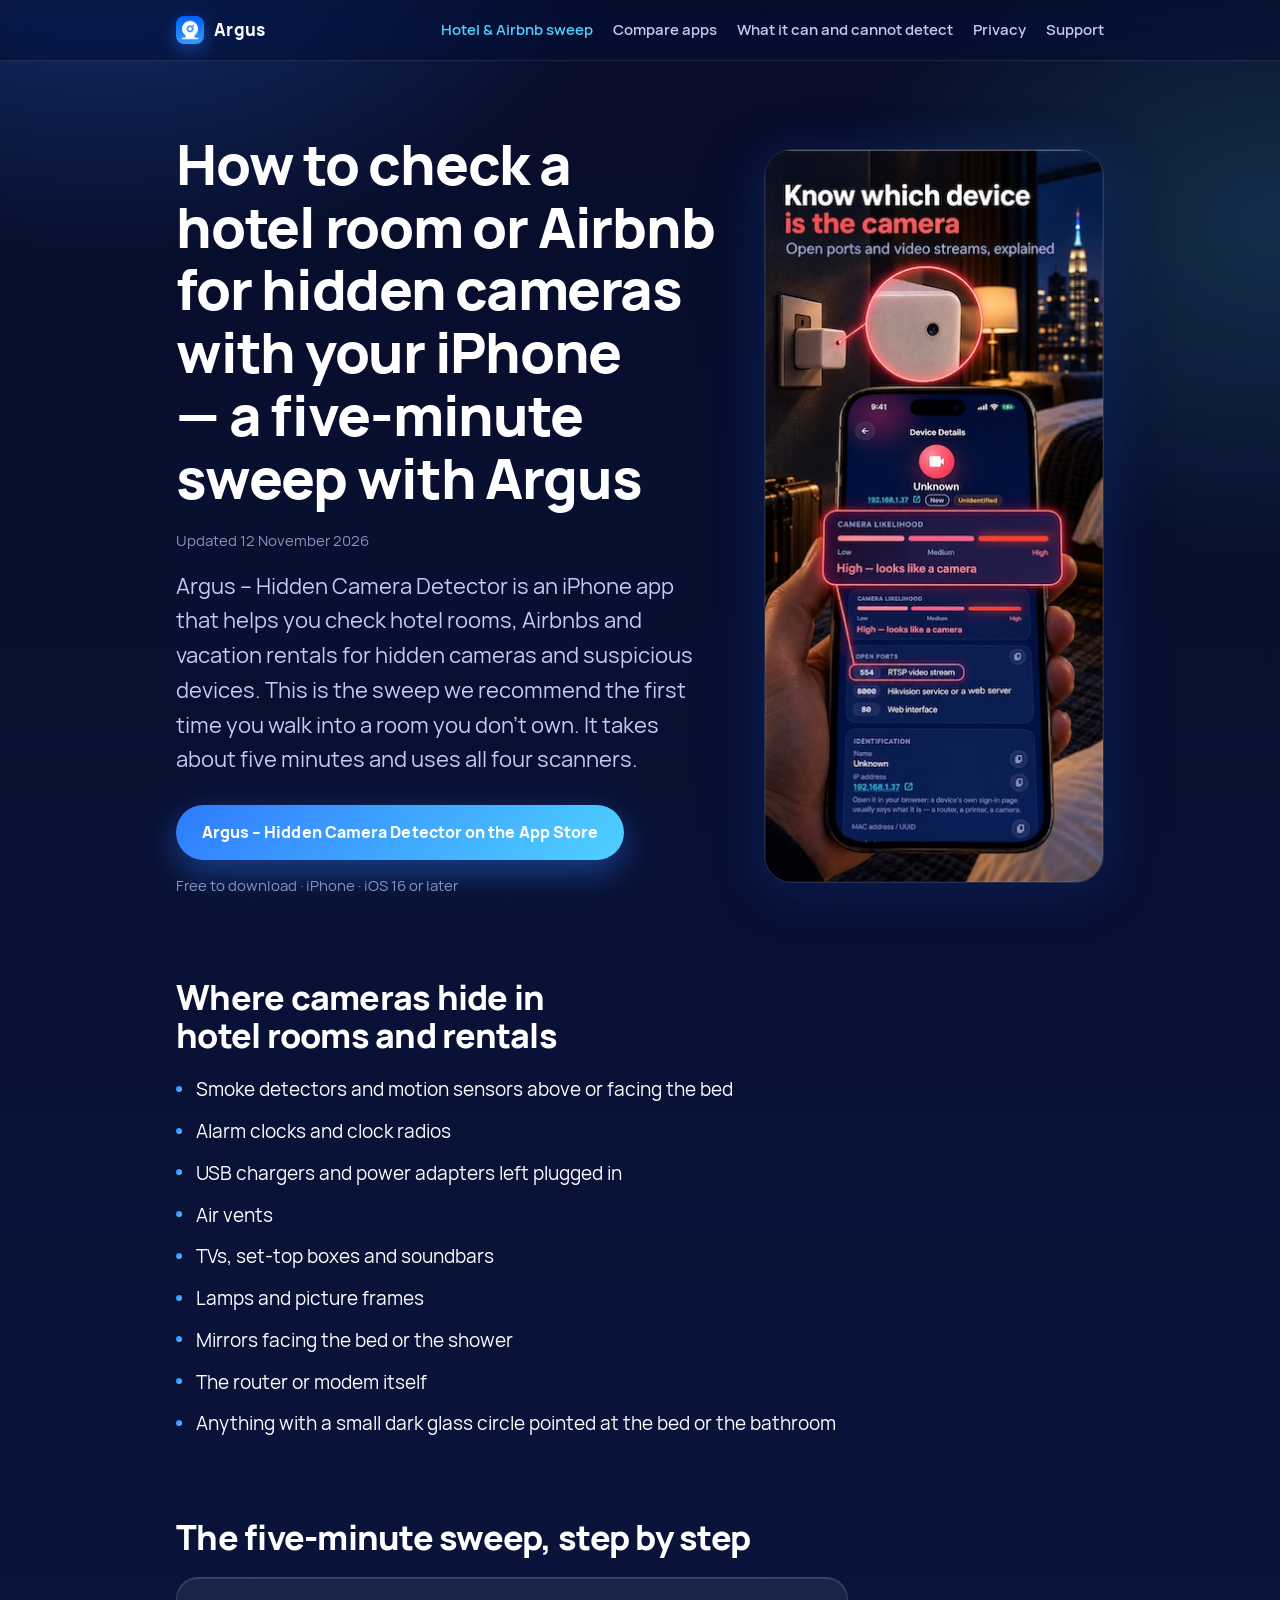
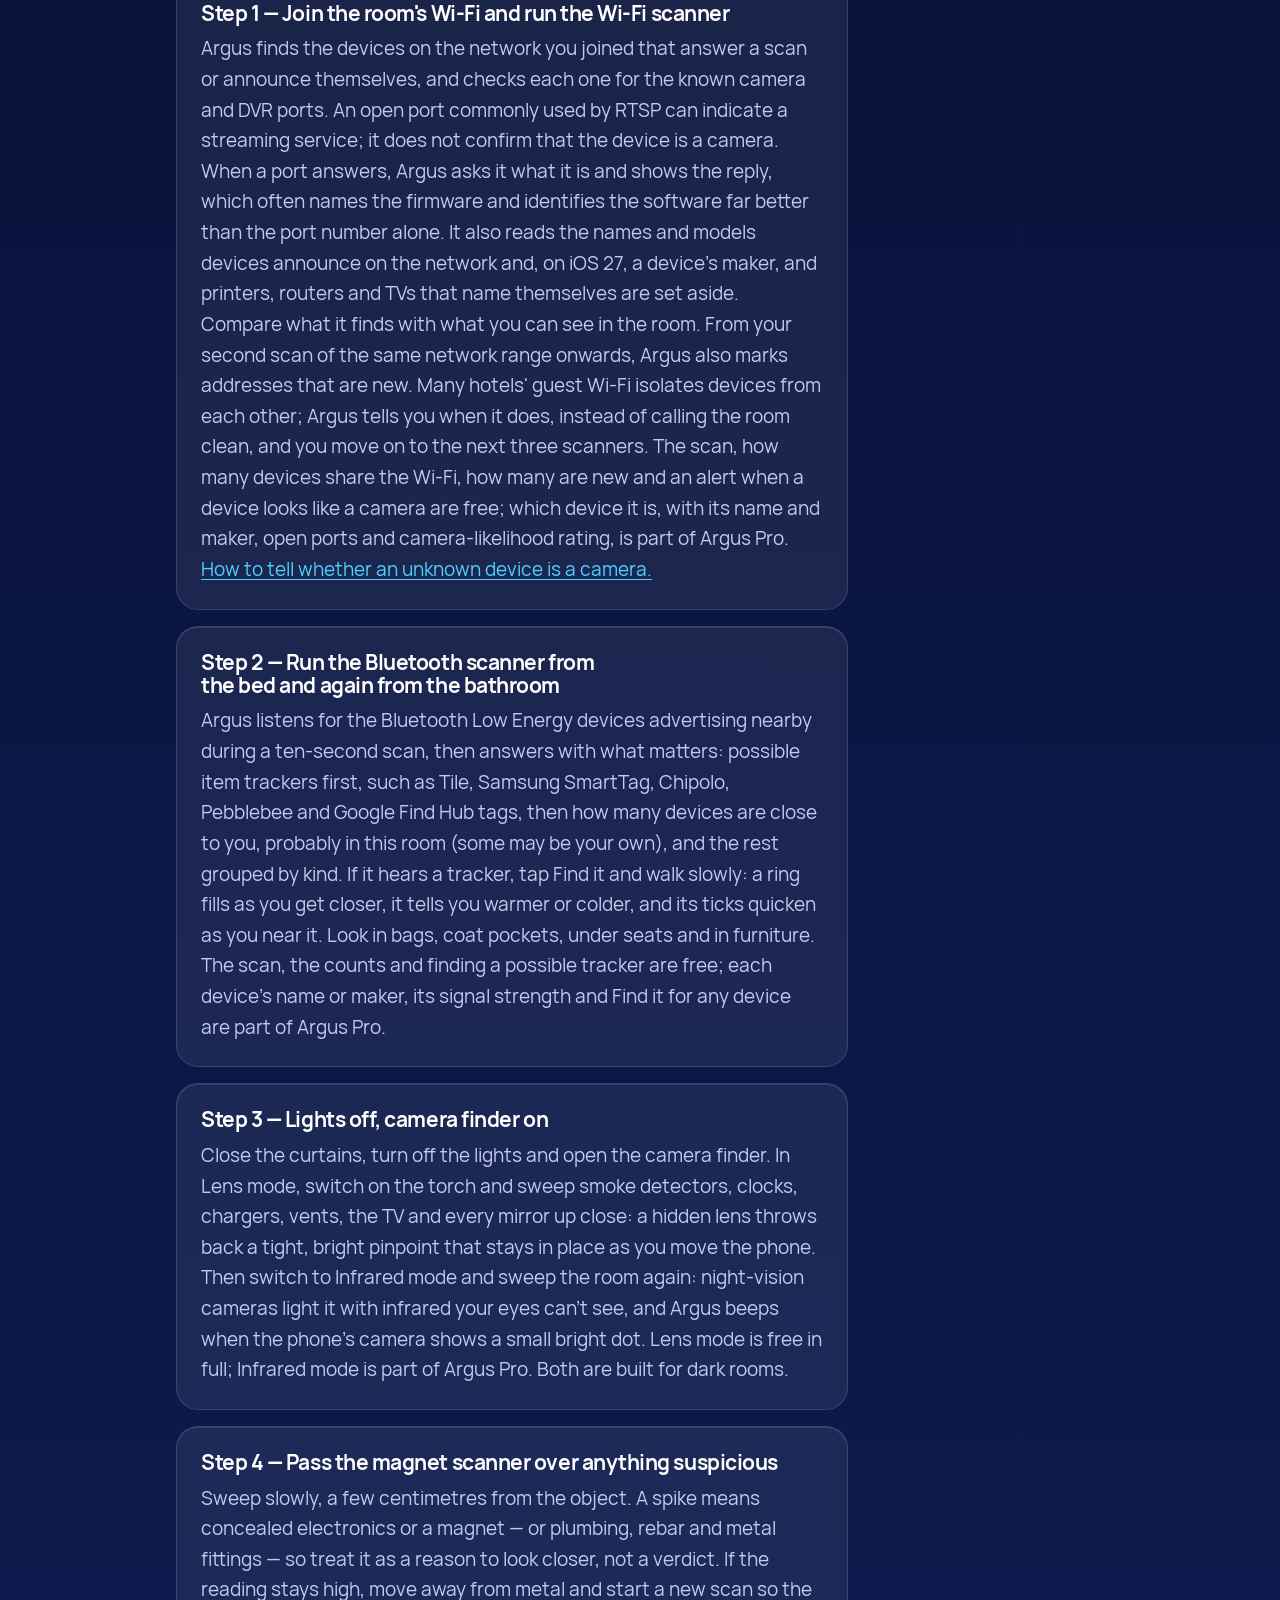
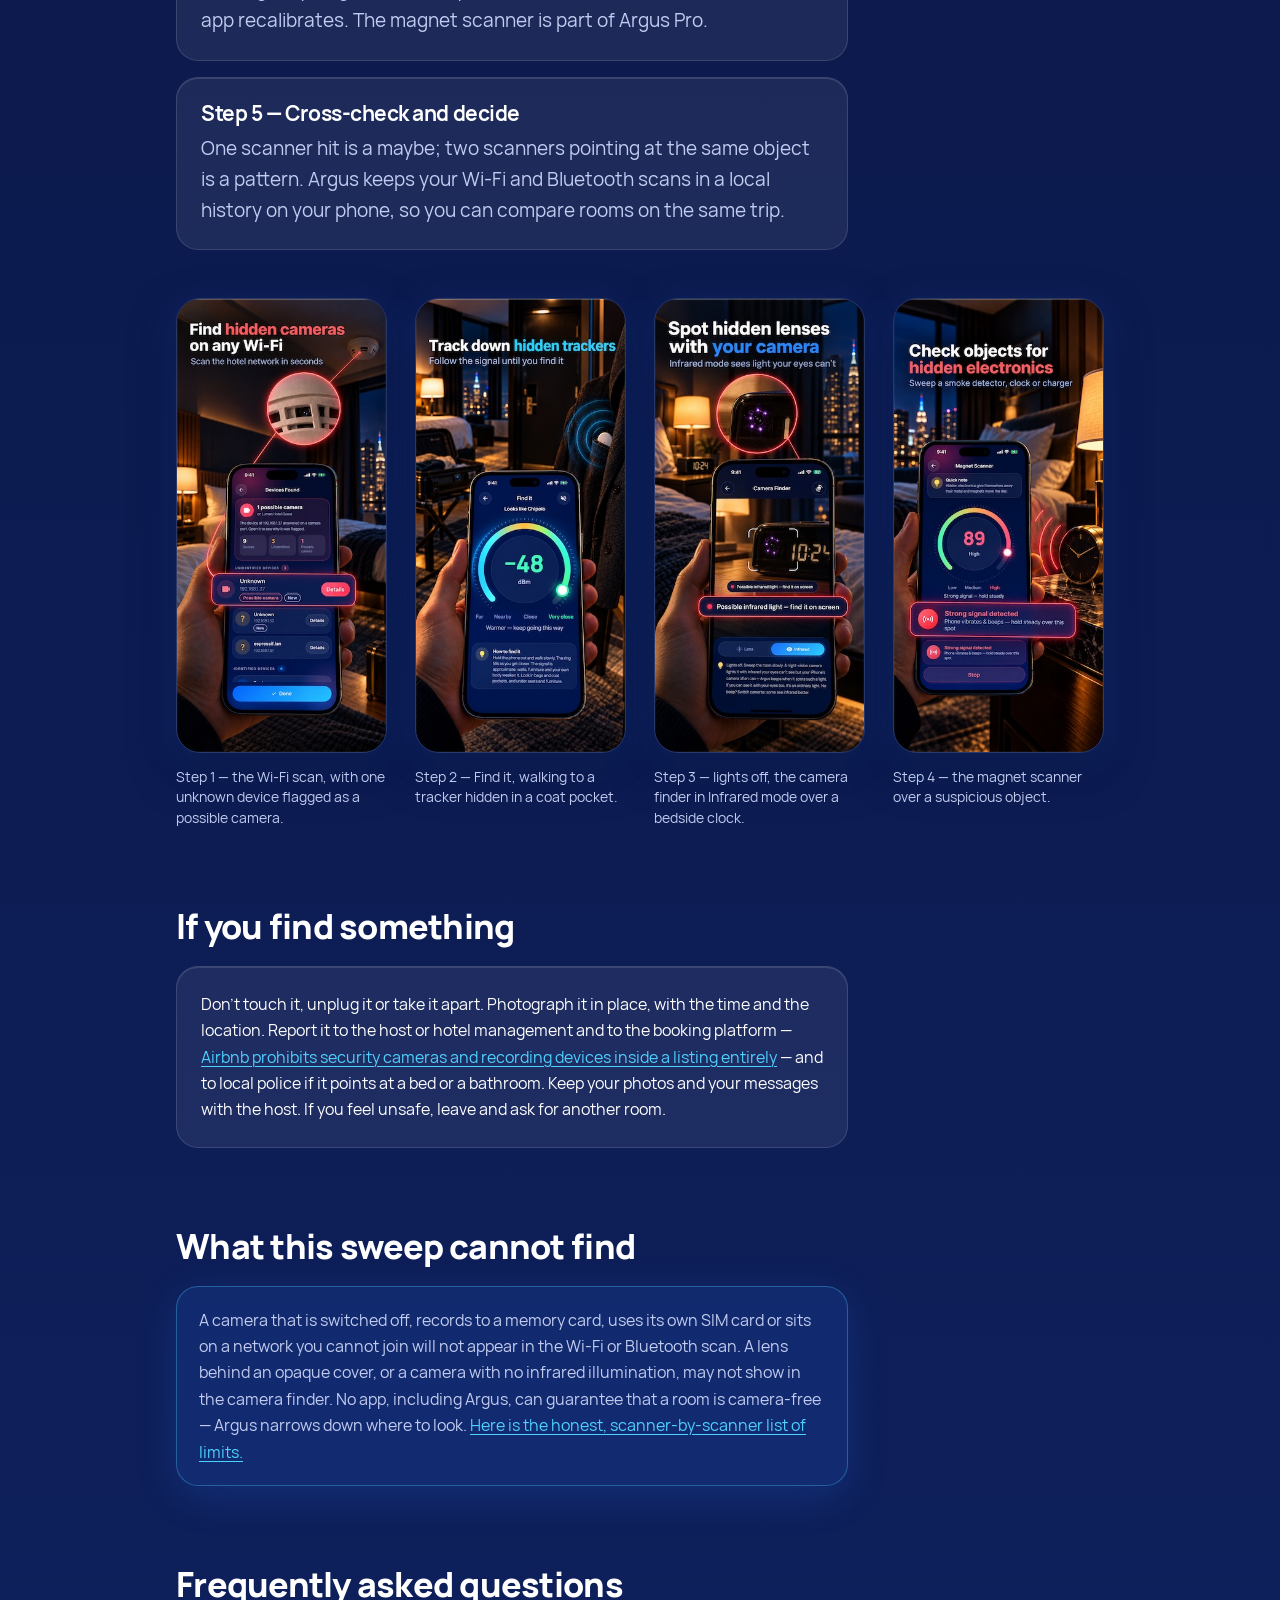
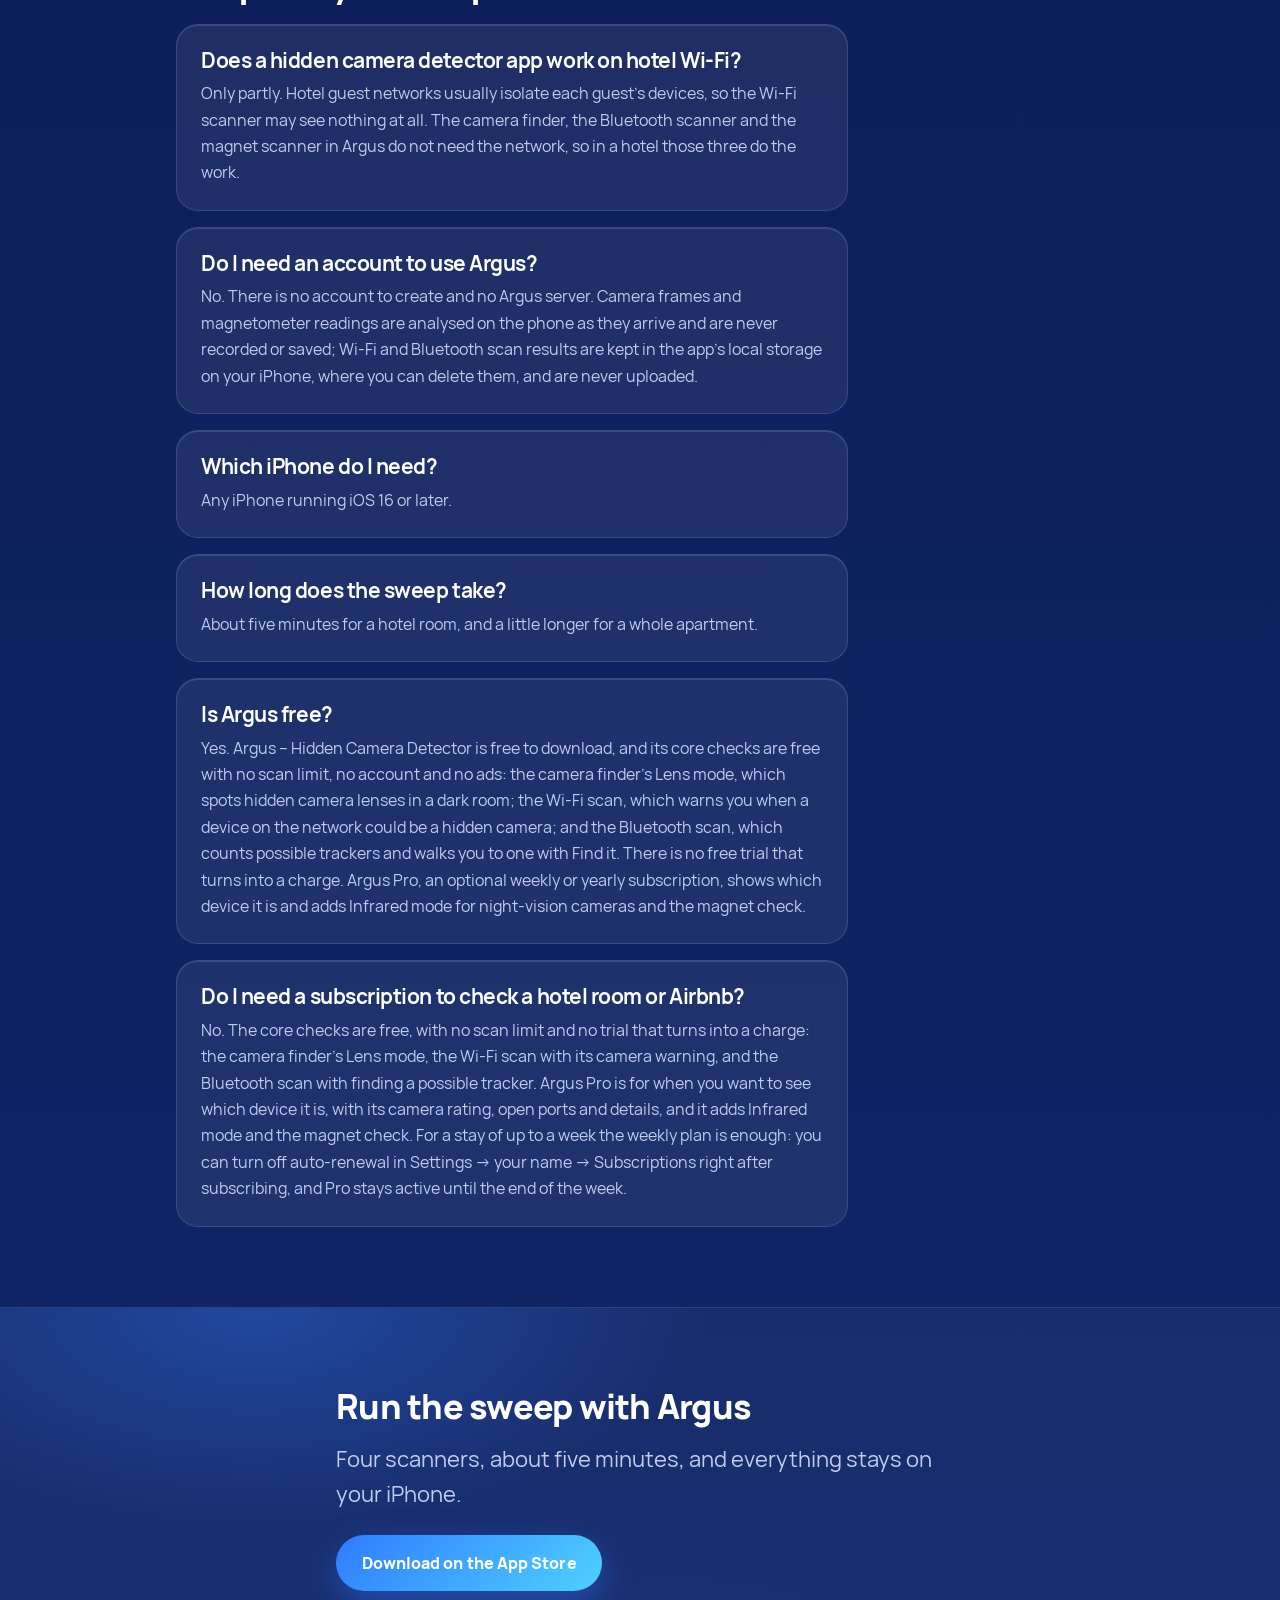
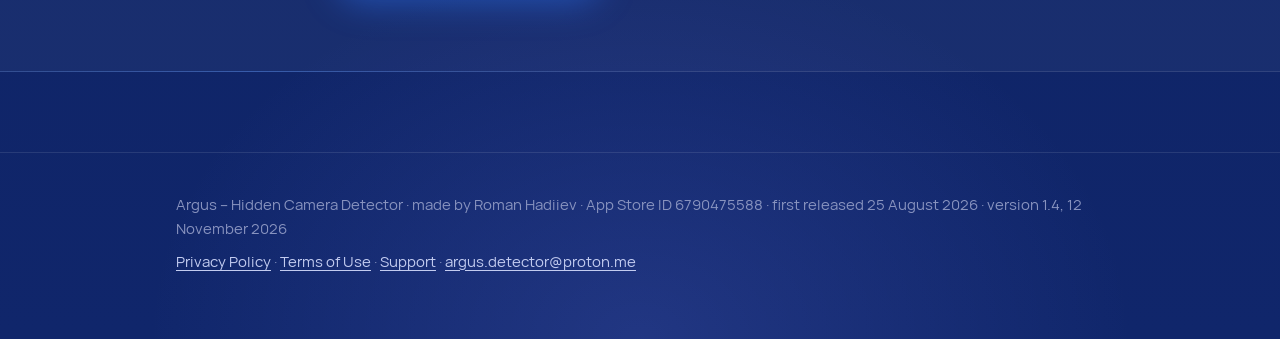
==== commit 94cbed5a: "docs(site): mark argus 1.4 as released on 12 november 2026 Co-Authored-By: Claude Opus 5.5 <noreply@" ====
--- a/check-hotel-room-airbnb-hidden-cameras-iphone/index.html
+++ b/check-hotel-room-airbnb-hidden-cameras-iphone/index.html
@@ -140,7 +140,7 @@
     <div class="split">
         <div>
             <h1>How to check a hotel room or Airbnb for hidden cameras with your iPhone — a five-minute sweep with Argus</h1>
-            <p class="meta">Updated 15 October 2026</p>
+            <p class="meta">Updated 12 November 2026</p>
             <p class="lead">Argus – Hidden Camera Detector is an iPhone app that helps you check hotel rooms,
                 Airbnbs and vacation rentals for hidden cameras and suspicious devices. This is the sweep we
                 recommend the first time you walk into a room you don't own. It takes about five minutes and uses
@@ -319,7 +319,7 @@
 
 <footer class="site-footer">
     <div class="wrap">
-        <p>Argus – Hidden Camera Detector · made by Roman Hadiiev · App Store ID 6790475588 · first released 25 August 2026 · version 1.3, 15 October 2026</p>
+        <p>Argus – Hidden Camera Detector · made by Roman Hadiiev · App Store ID 6790475588 · first released 25 August 2026 · version 1.4, 12 November 2026</p>
         <p><a href="/privacy-terms/privacy-policy.html">Privacy Policy</a> ·
             <a href="/privacy-terms/terms-of-use.html">Terms of Use</a> ·
             <a href="/privacy-terms/support.html">Support</a> ·
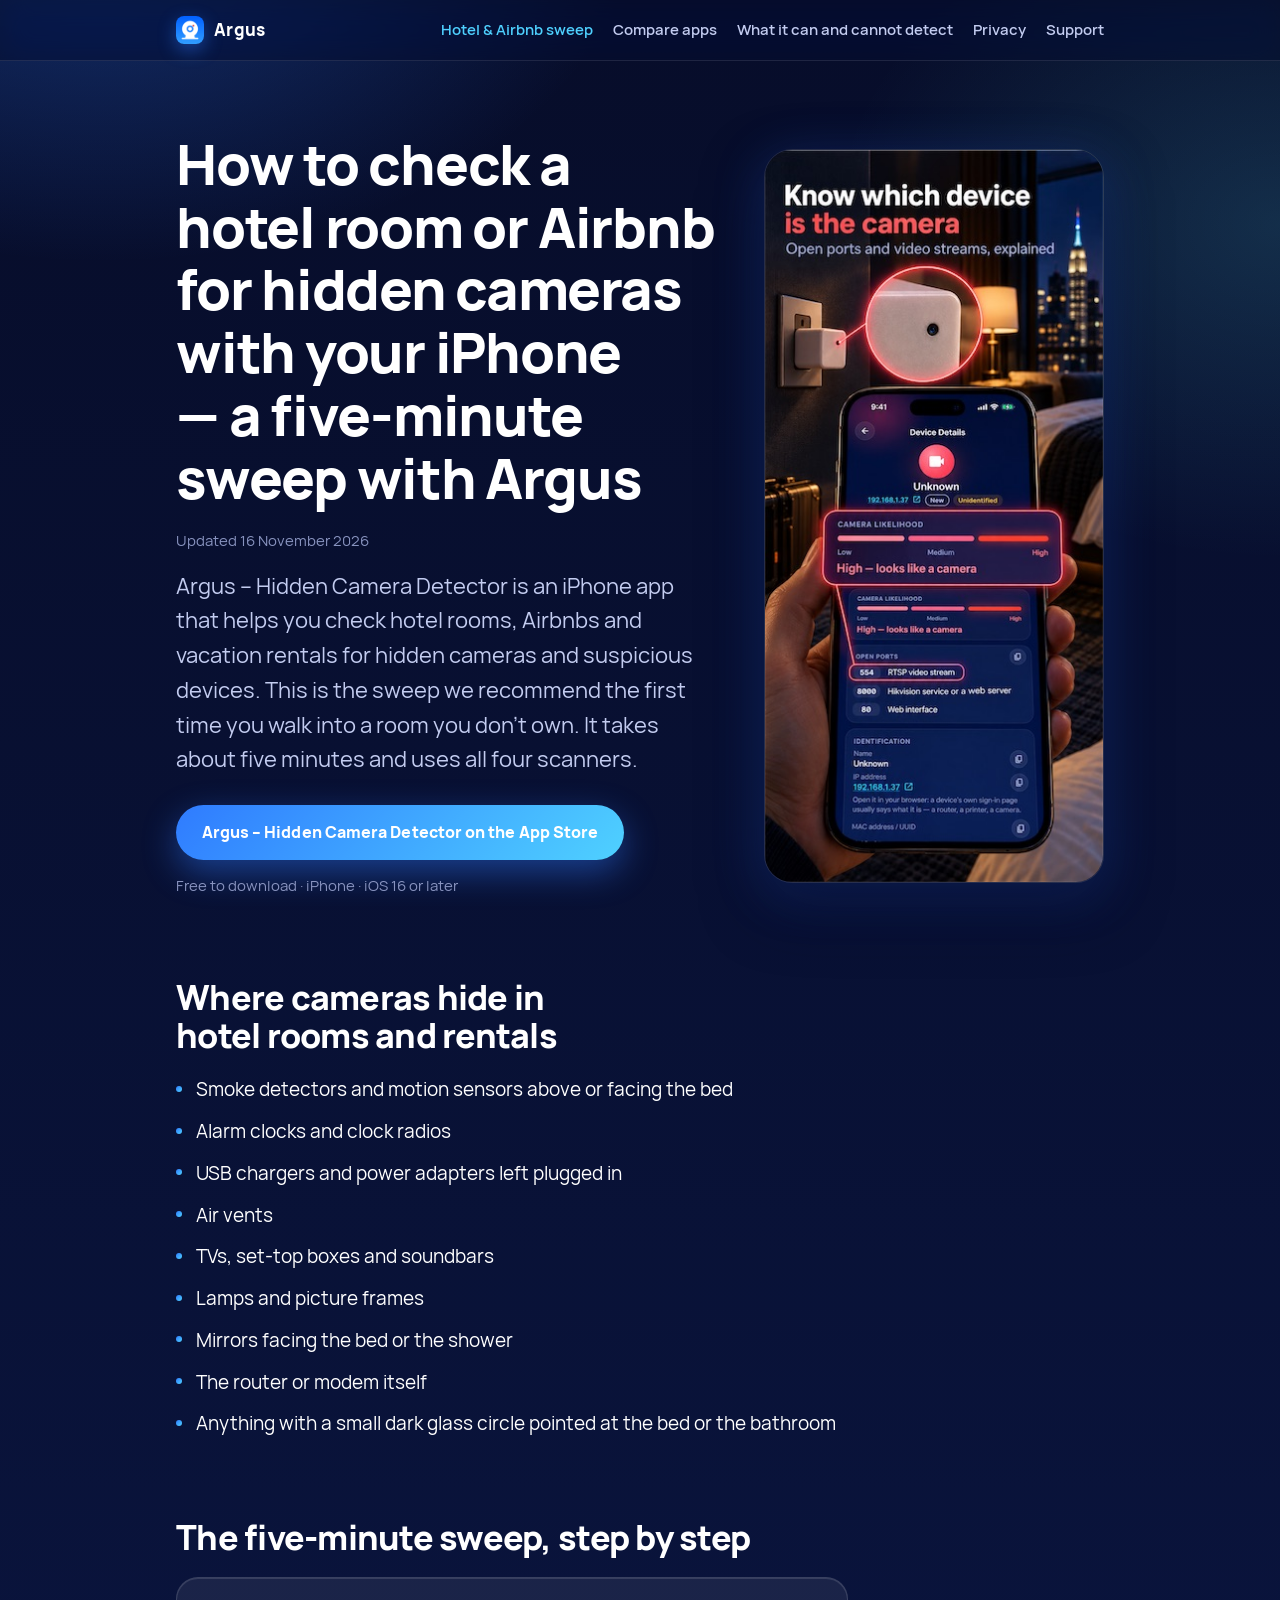
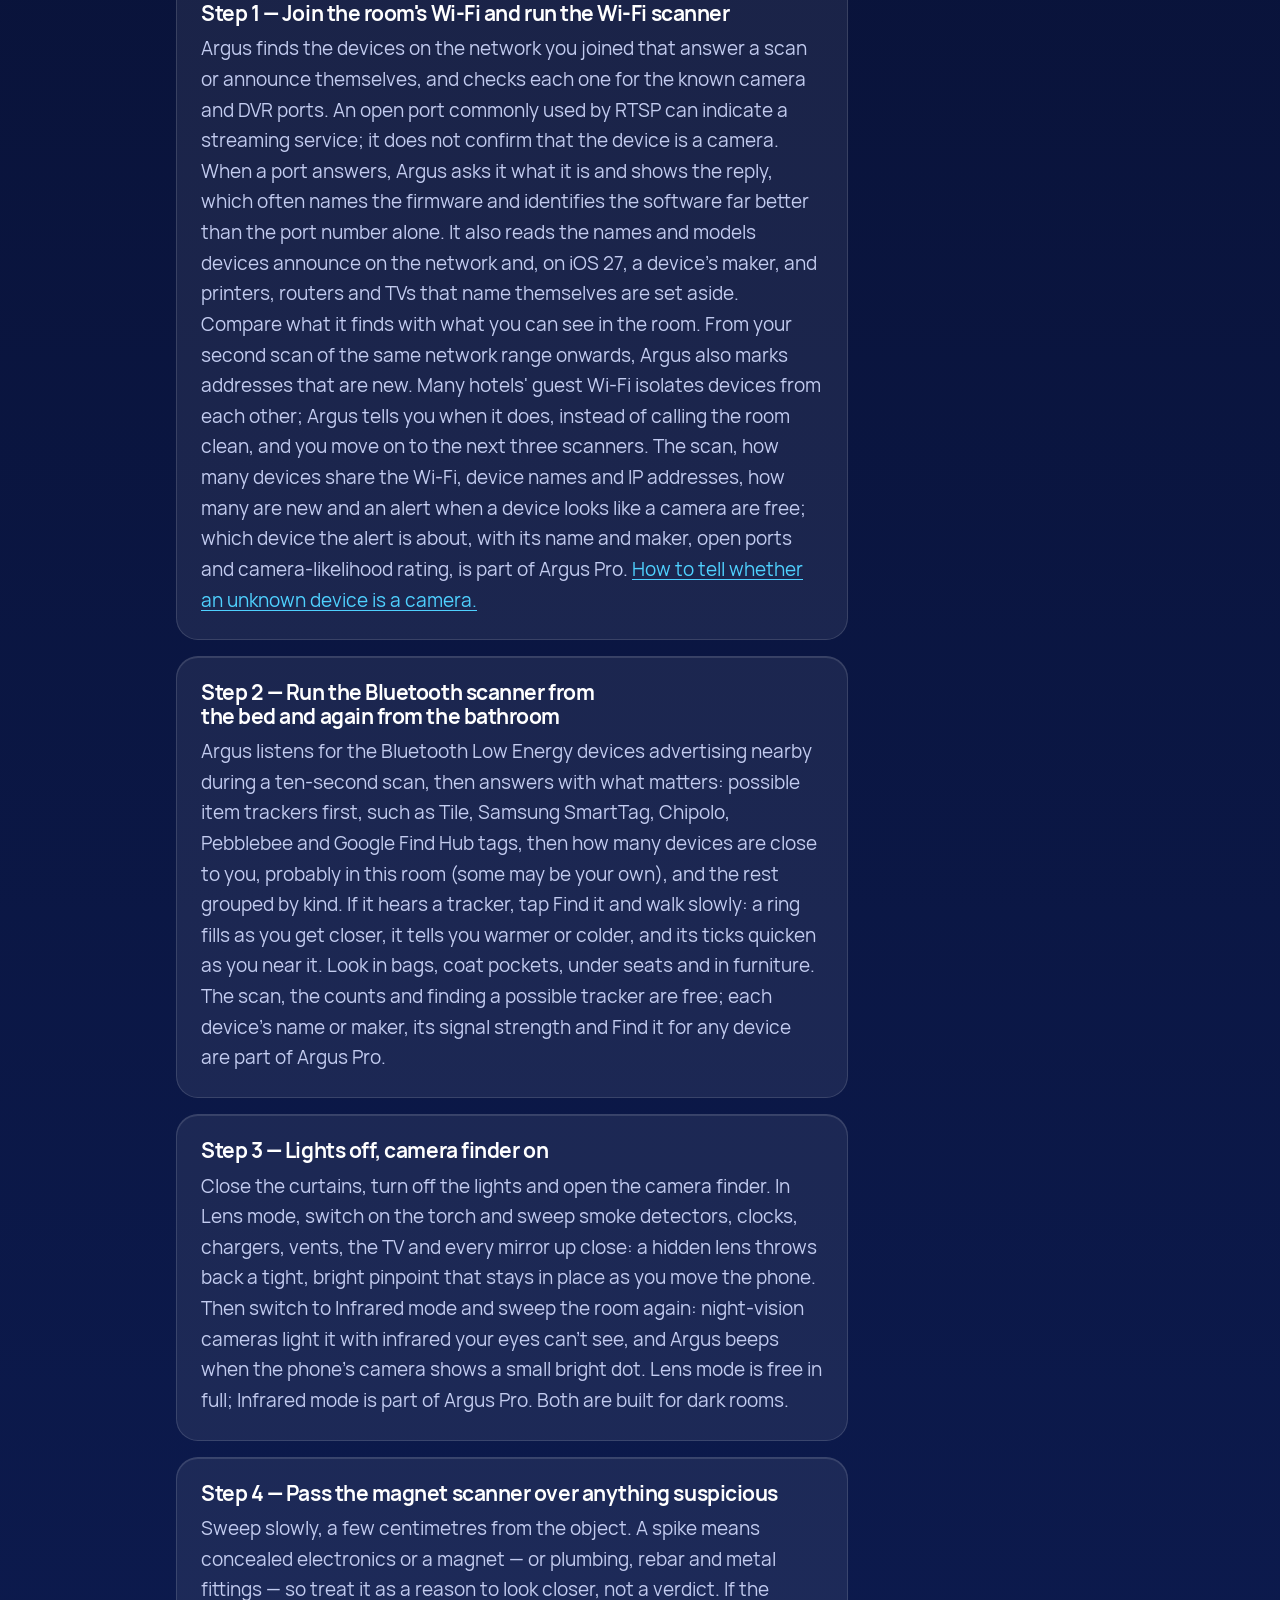
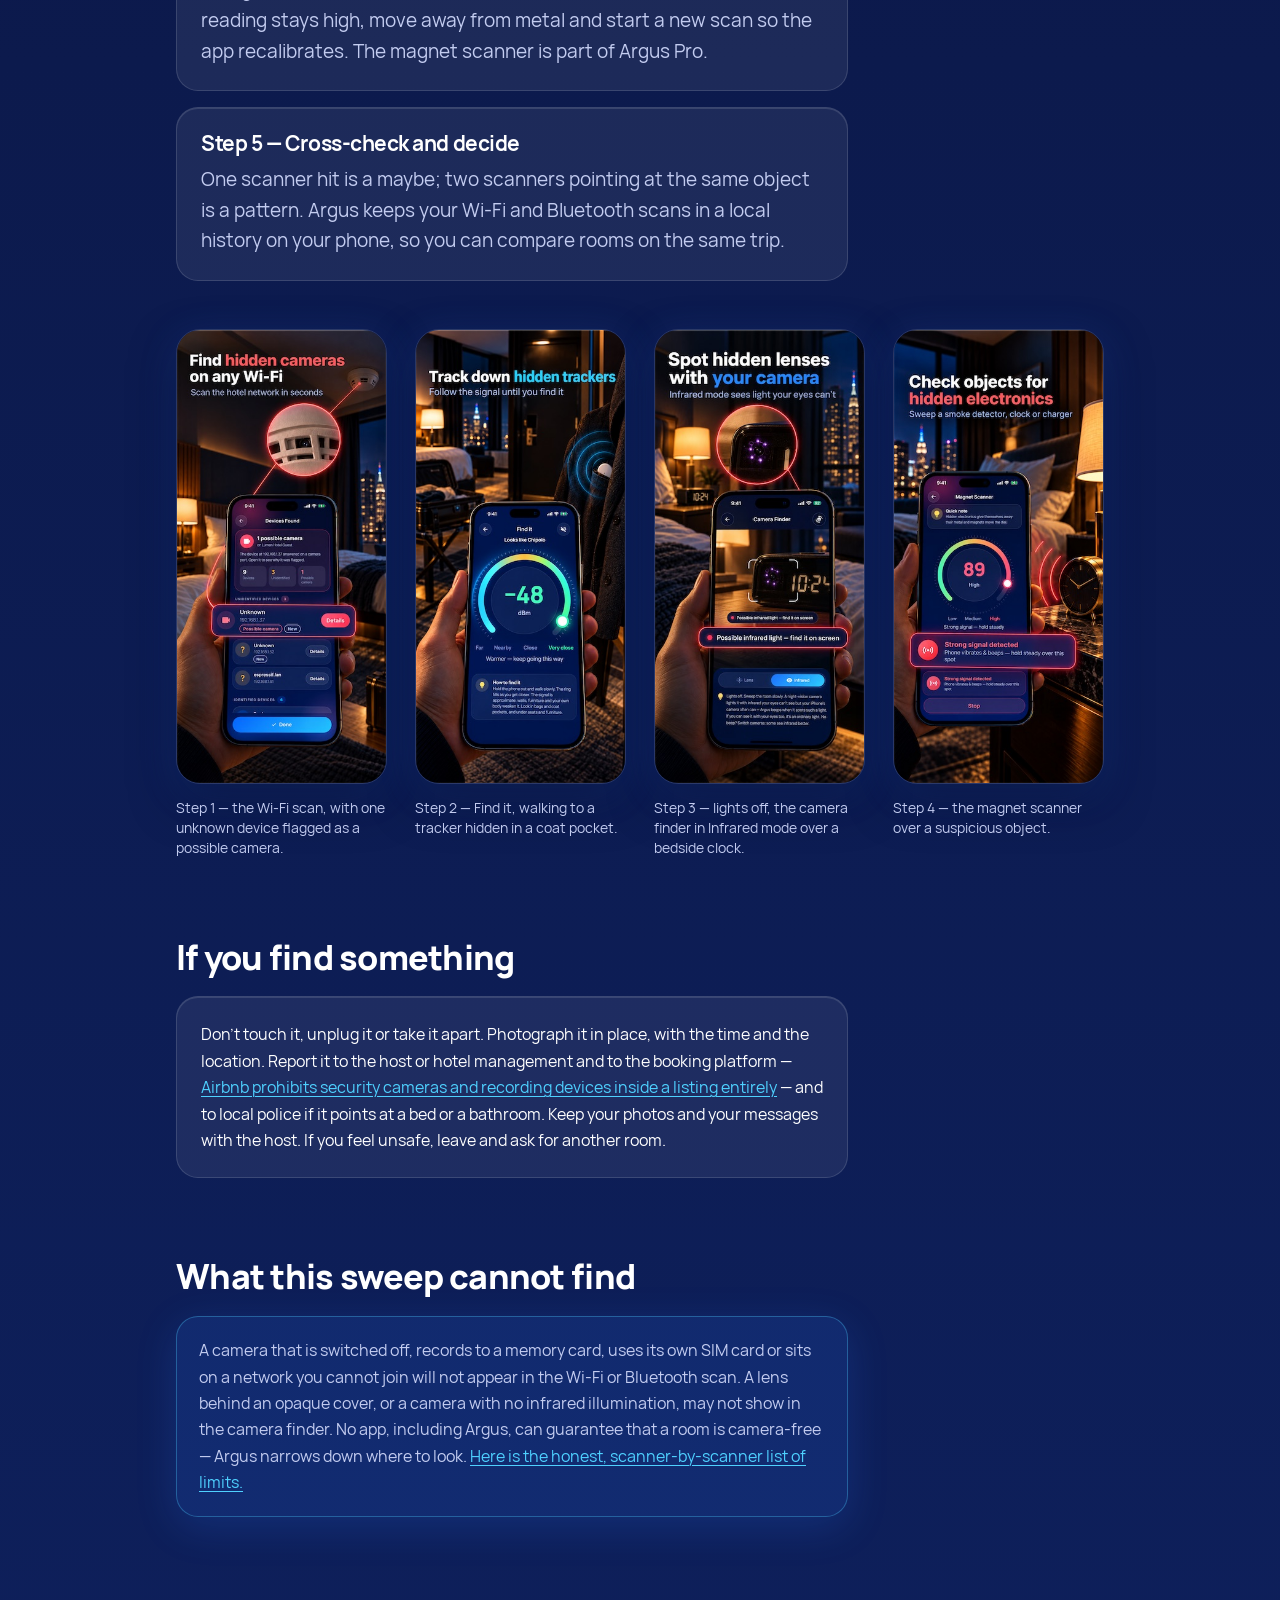
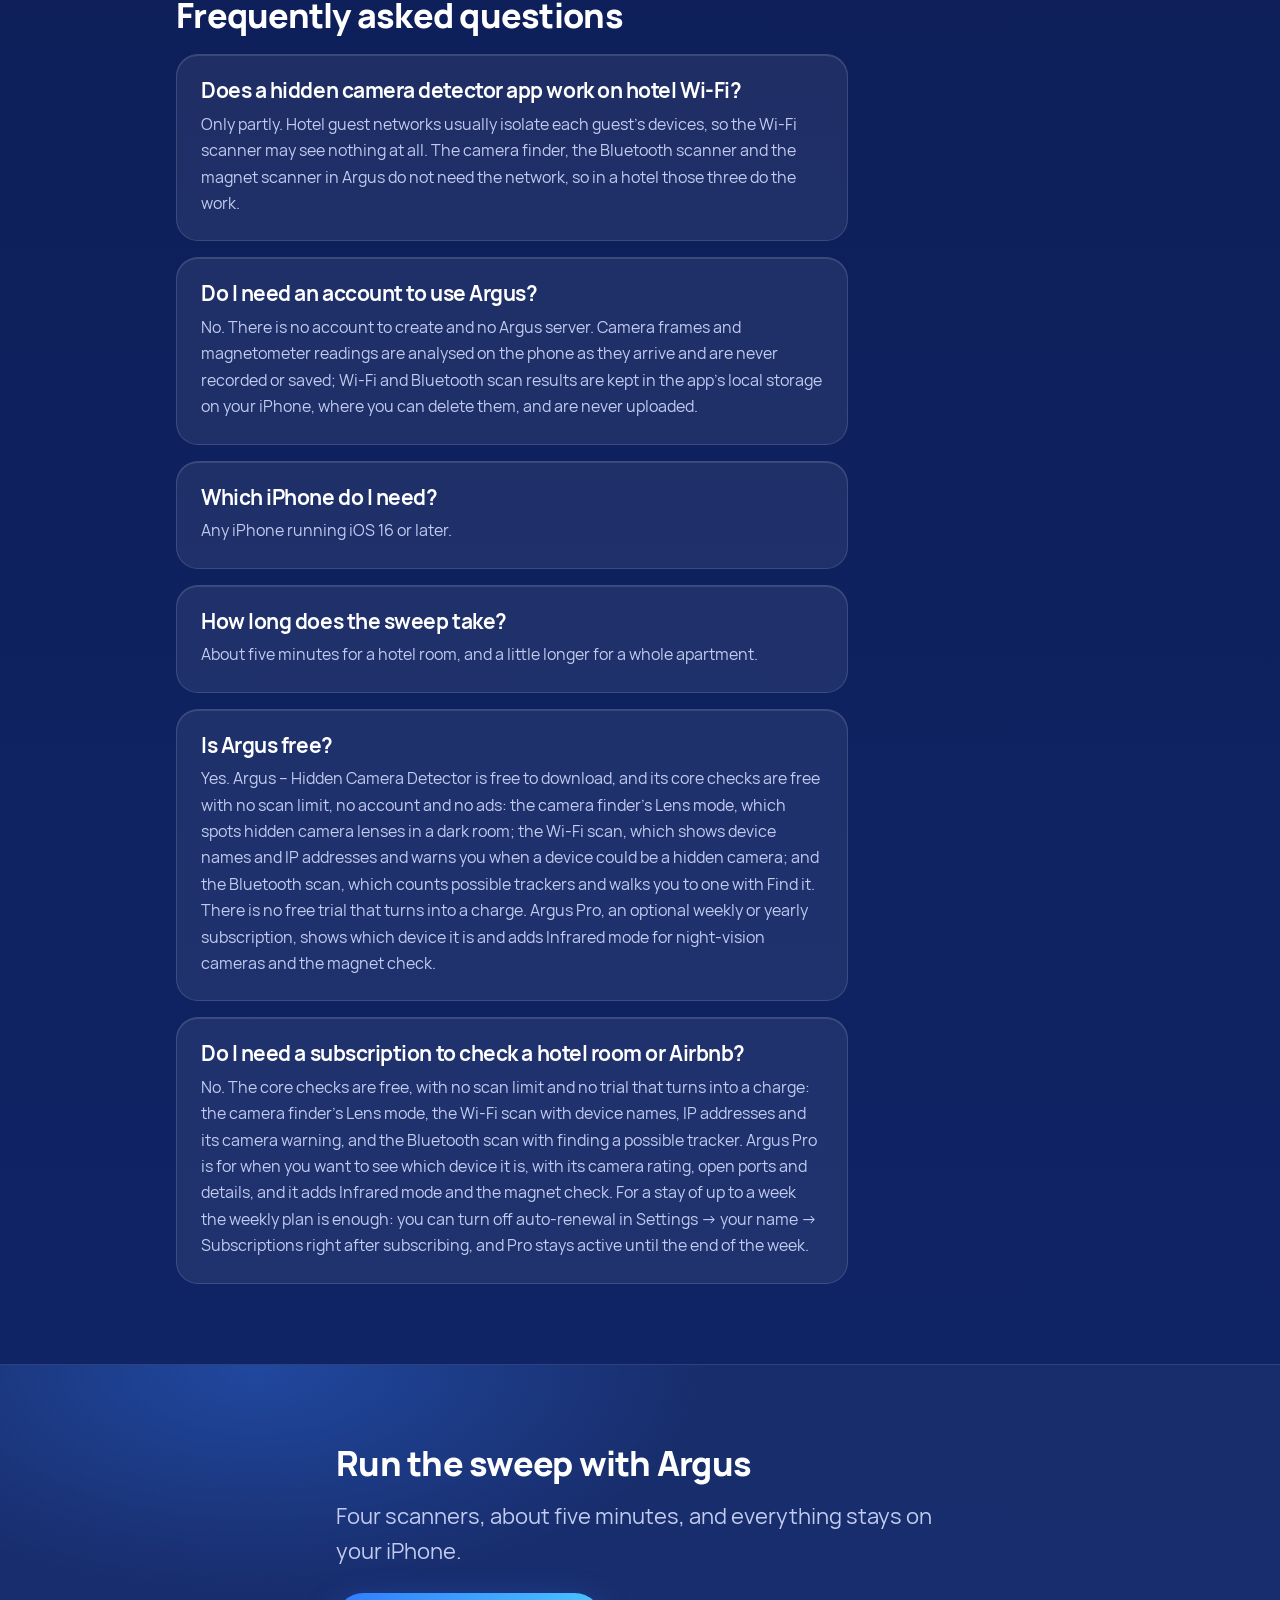
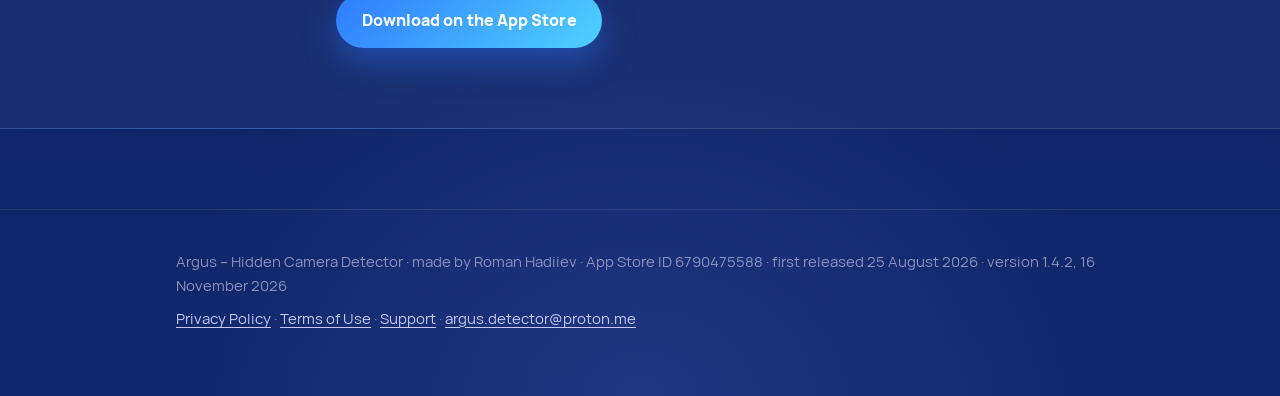
==== commit 7d1aee19: "docs(site): describe argus 1.4.2's free device names and ip addresses 1.4.2 shows device names and I" ====
--- a/check-hotel-room-airbnb-hidden-cameras-iphone/index.html
+++ b/check-hotel-room-airbnb-hidden-cameras-iphone/index.html
@@ -34,7 +34,7 @@
         {
           "@type": "HowToStep",
           "name": "Join the room's Wi-Fi and run the Wi-Fi scanner",
-          "text": "Argus finds the devices on the network you joined that answer a scan or announce themselves, and checks each one for the known camera and DVR ports. An open port commonly used by RTSP can indicate a streaming service; it does not confirm that the device is a camera. When a port answers, Argus asks it what it is and shows the reply, which often names the firmware and identifies the software far better than the port number alone. It also reads the names and models devices announce on the network and, on iOS 27, a device's maker, and printers, routers and TVs that name themselves are set aside. Compare what it finds with what you can see in the room. From your second scan of the same network range onwards, Argus also marks addresses that are new. Many hotels' guest Wi-Fi isolates devices from each other; Argus tells you when it does, instead of calling the room clean, and you move on to the next three scanners. The scan, how many devices share the Wi-Fi, how many are new and an alert when a device looks like a camera are free; which device it is, with its name and maker, open ports and camera-likelihood rating, is part of Argus Pro."
+          "text": "Argus finds the devices on the network you joined that answer a scan or announce themselves, and checks each one for the known camera and DVR ports. An open port commonly used by RTSP can indicate a streaming service; it does not confirm that the device is a camera. When a port answers, Argus asks it what it is and shows the reply, which often names the firmware and identifies the software far better than the port number alone. It also reads the names and models devices announce on the network and, on iOS 27, a device's maker, and printers, routers and TVs that name themselves are set aside. Compare what it finds with what you can see in the room. From your second scan of the same network range onwards, Argus also marks addresses that are new. Many hotels' guest Wi-Fi isolates devices from each other; Argus tells you when it does, instead of calling the room clean, and you move on to the next three scanners. The scan, how many devices share the Wi-Fi, device names and IP addresses, how many are new and an alert when a device looks like a camera are free; which device the alert is about, with its name and maker, open ports and camera-likelihood rating, is part of Argus Pro."
         },
         {
           "@type": "HowToStep",
@@ -101,7 +101,7 @@
           "name": "Is Argus free?",
           "acceptedAnswer": {
             "@type": "Answer",
-            "text": "Yes. Argus – Hidden Camera Detector is free to download, and its core checks are free with no scan limit, no account and no ads: the camera finder's Lens mode, which spots hidden camera lenses in a dark room; the Wi-Fi scan, which warns you when a device on the network could be a hidden camera; and the Bluetooth scan, which counts possible trackers and walks you to one with Find it. There is no free trial that turns into a charge. Argus Pro, an optional weekly or yearly subscription, shows which device it is and adds Infrared mode for night-vision cameras and the magnet check."
+            "text": "Yes. Argus – Hidden Camera Detector is free to download, and its core checks are free with no scan limit, no account and no ads: the camera finder's Lens mode, which spots hidden camera lenses in a dark room; the Wi-Fi scan, which shows device names and IP addresses and warns you when a device could be a hidden camera; and the Bluetooth scan, which counts possible trackers and walks you to one with Find it. There is no free trial that turns into a charge. Argus Pro, an optional weekly or yearly subscription, shows which device it is and adds Infrared mode for night-vision cameras and the magnet check."
           }
         },
         {
@@ -109,7 +109,7 @@
           "name": "Do I need a subscription to check a hotel room or Airbnb?",
           "acceptedAnswer": {
             "@type": "Answer",
-            "text": "No. The core checks are free, with no scan limit and no trial that turns into a charge: the camera finder's Lens mode, the Wi-Fi scan with its camera warning, and the Bluetooth scan with finding a possible tracker. Argus Pro is for when you want to see which device it is, with its camera rating, open ports and details, and it adds Infrared mode and the magnet check. For a stay of up to a week the weekly plan is enough: you can turn off auto-renewal in Settings → your name → Subscriptions right after subscribing, and Pro stays active until the end of the week."
+            "text": "No. The core checks are free, with no scan limit and no trial that turns into a charge: the camera finder's Lens mode, the Wi-Fi scan with device names, IP addresses and its camera warning, and the Bluetooth scan with finding a possible tracker. Argus Pro is for when you want to see which device it is, with its camera rating, open ports and details, and it adds Infrared mode and the magnet check. For a stay of up to a week the weekly plan is enough: you can turn off auto-renewal in Settings → your name → Subscriptions right after subscribing, and Pro stays active until the end of the week."
           }
         }
       ]
@@ -140,7 +140,7 @@
     <div class="split">
         <div>
             <h1>How to check a hotel room or Airbnb for hidden cameras with your iPhone — a five-minute sweep with Argus</h1>
-            <p class="meta">Updated 12 November 2026</p>
+            <p class="meta">Updated 16 November 2026</p>
             <p class="lead">Argus – Hidden Camera Detector is an iPhone app that helps you check hotel rooms,
                 Airbnbs and vacation rentals for hidden cameras and suspicious devices. This is the sweep we
                 recommend the first time you walk into a room you don't own. It takes about five minutes and uses
@@ -179,7 +179,7 @@
     <div class="prose">
         <h2>The five-minute sweep, step by step</h2>
         <ol class="steps">
-            <li><h3>Step 1 — Join the room's Wi-Fi and run the Wi-Fi scanner</h3> <p>Argus finds the devices on the network you joined that answer a scan or announce themselves, and checks each one for the known camera and DVR ports. An open port commonly used by RTSP can indicate a streaming service; it does not confirm that the device is a camera. When a port answers, Argus asks it what it is and shows the reply, which often names the firmware and identifies the software far better than the port number alone. It also reads the names and models devices announce on the network and, on iOS 27, a device's maker, and printers, routers and TVs that name themselves are set aside. Compare what it finds with what you can see in the room. From your second scan of the same network range onwards, Argus also marks addresses that are new. Many hotels' guest Wi-Fi isolates devices from each other; Argus tells you when it does, instead of calling the room clean, and you move on to the next three scanners. The scan, how many devices share the Wi-Fi, how many are new and an alert when a device looks like a camera are free; which device it is, with its name and maker, open ports and camera-likelihood rating, is part of Argus Pro.
+            <li><h3>Step 1 — Join the room's Wi-Fi and run the Wi-Fi scanner</h3> <p>Argus finds the devices on the network you joined that answer a scan or announce themselves, and checks each one for the known camera and DVR ports. An open port commonly used by RTSP can indicate a streaming service; it does not confirm that the device is a camera. When a port answers, Argus asks it what it is and shows the reply, which often names the firmware and identifies the software far better than the port number alone. It also reads the names and models devices announce on the network and, on iOS 27, a device's maker, and printers, routers and TVs that name themselves are set aside. Compare what it finds with what you can see in the room. From your second scan of the same network range onwards, Argus also marks addresses that are new. Many hotels' guest Wi-Fi isolates devices from each other; Argus tells you when it does, instead of calling the room clean, and you move on to the next three scanners. The scan, how many devices share the Wi-Fi, device names and IP addresses, how many are new and an alert when a device looks like a camera are free; which device the alert is about, with its name and maker, open ports and camera-likelihood rating, is part of Argus Pro.
                 <a href="/unknown-device-on-wifi-hidden-camera-iphone/">How to tell whether an unknown device is a camera.</a></p></li>
             <li>
                 <h3>Step 2 — Run the Bluetooth scanner from the bed and again from the bathroom</h3>
@@ -295,12 +295,12 @@
 
         <div>
             <h3>Is Argus free?</h3>
-            <p>Yes. Argus – Hidden Camera Detector is free to download, and its core checks are free with no scan limit, no account and no ads: the camera finder's Lens mode, which spots hidden camera lenses in a dark room; the Wi-Fi scan, which warns you when a device on the network could be a hidden camera; and the Bluetooth scan, which counts possible trackers and walks you to one with Find it. There is no free trial that turns into a charge. Argus Pro, an optional weekly or yearly subscription, shows which device it is and adds Infrared mode for night-vision cameras and the magnet check.</p>
+            <p>Yes. Argus – Hidden Camera Detector is free to download, and its core checks are free with no scan limit, no account and no ads: the camera finder's Lens mode, which spots hidden camera lenses in a dark room; the Wi-Fi scan, which shows device names and IP addresses and warns you when a device could be a hidden camera; and the Bluetooth scan, which counts possible trackers and walks you to one with Find it. There is no free trial that turns into a charge. Argus Pro, an optional weekly or yearly subscription, shows which device it is and adds Infrared mode for night-vision cameras and the magnet check.</p>
         </div>
 
         <div>
             <h3>Do I need a subscription to check a hotel room or Airbnb?</h3>
-            <p>No. The core checks are free, with no scan limit and no trial that turns into a charge: the camera finder's Lens mode, the Wi-Fi scan with its camera warning, and the Bluetooth scan with finding a possible tracker. Argus Pro is for when you want to see which device it is, with its camera rating, open ports and details, and it adds Infrared mode and the magnet check. For a stay of up to a week the weekly plan is enough: you can turn off auto-renewal in Settings → your name → Subscriptions right after subscribing, and Pro stays active until the end of the week.</p>
+            <p>No. The core checks are free, with no scan limit and no trial that turns into a charge: the camera finder's Lens mode, the Wi-Fi scan with device names, IP addresses and its camera warning, and the Bluetooth scan with finding a possible tracker. Argus Pro is for when you want to see which device it is, with its camera rating, open ports and details, and it adds Infrared mode and the magnet check. For a stay of up to a week the weekly plan is enough: you can turn off auto-renewal in Settings → your name → Subscriptions right after subscribing, and Pro stays active until the end of the week.</p>
         </div>
     </div>
 </section>
@@ -319,7 +319,7 @@
 
 <footer class="site-footer">
     <div class="wrap">
-        <p>Argus – Hidden Camera Detector · made by Roman Hadiiev · App Store ID 6790475588 · first released 25 August 2026 · version 1.4, 12 November 2026</p>
+        <p>Argus – Hidden Camera Detector · made by Roman Hadiiev · App Store ID 6790475588 · first released 25 August 2026 · version 1.4.2, 16 November 2026</p>
         <p><a href="/privacy-terms/privacy-policy.html">Privacy Policy</a> ·
             <a href="/privacy-terms/terms-of-use.html">Terms of Use</a> ·
             <a href="/privacy-terms/support.html">Support</a> ·
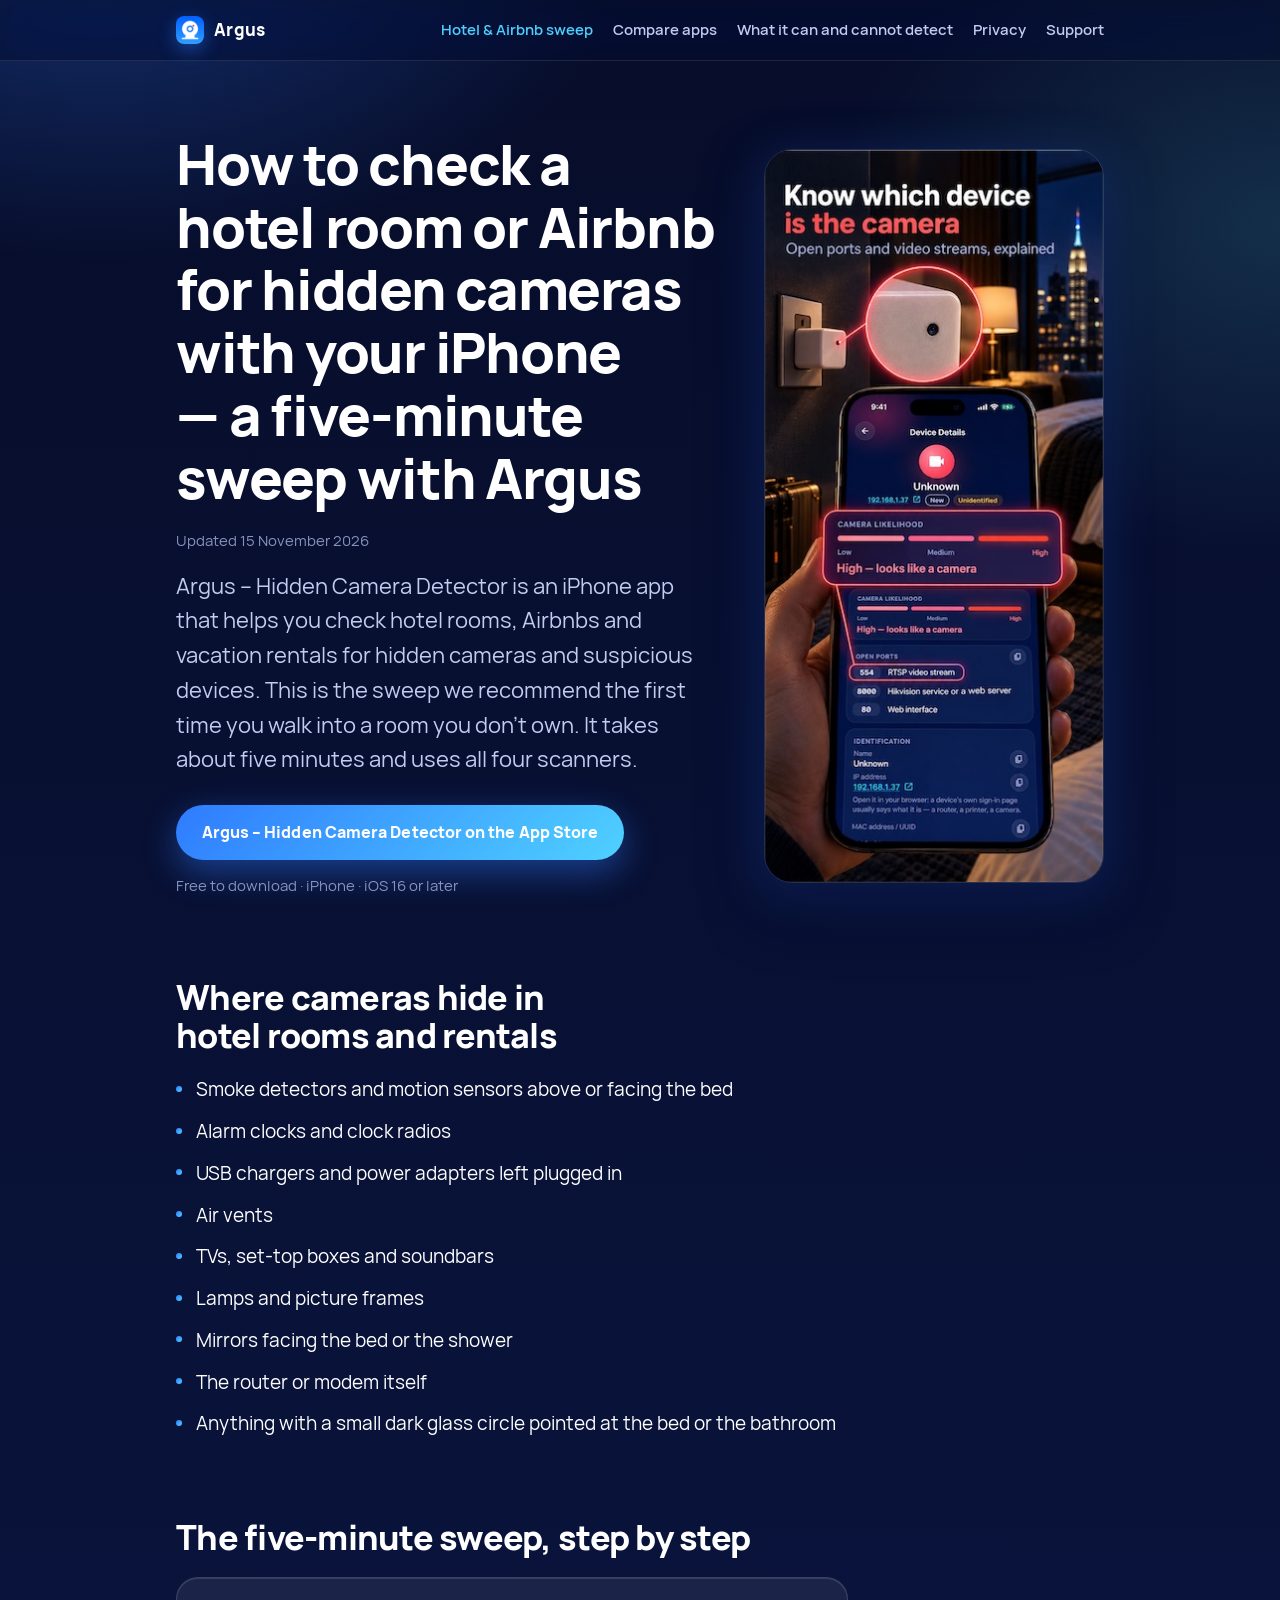
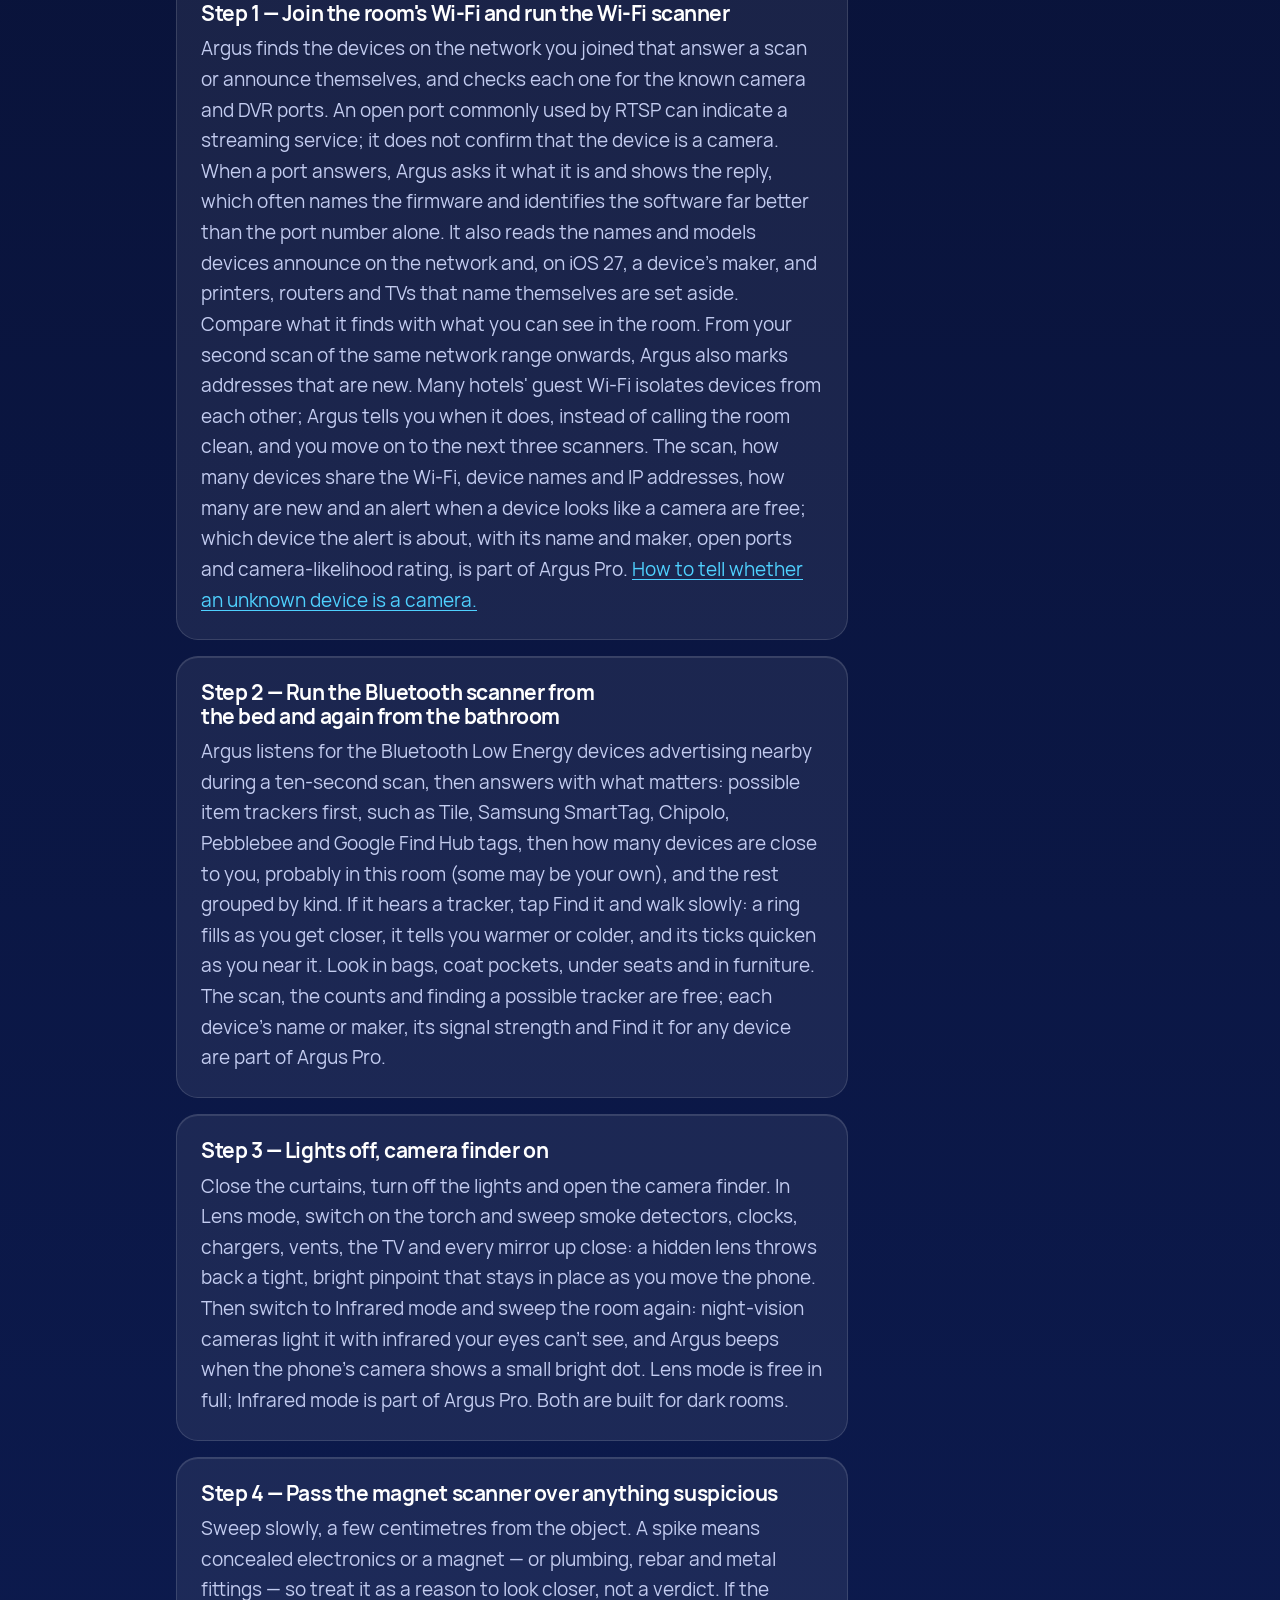
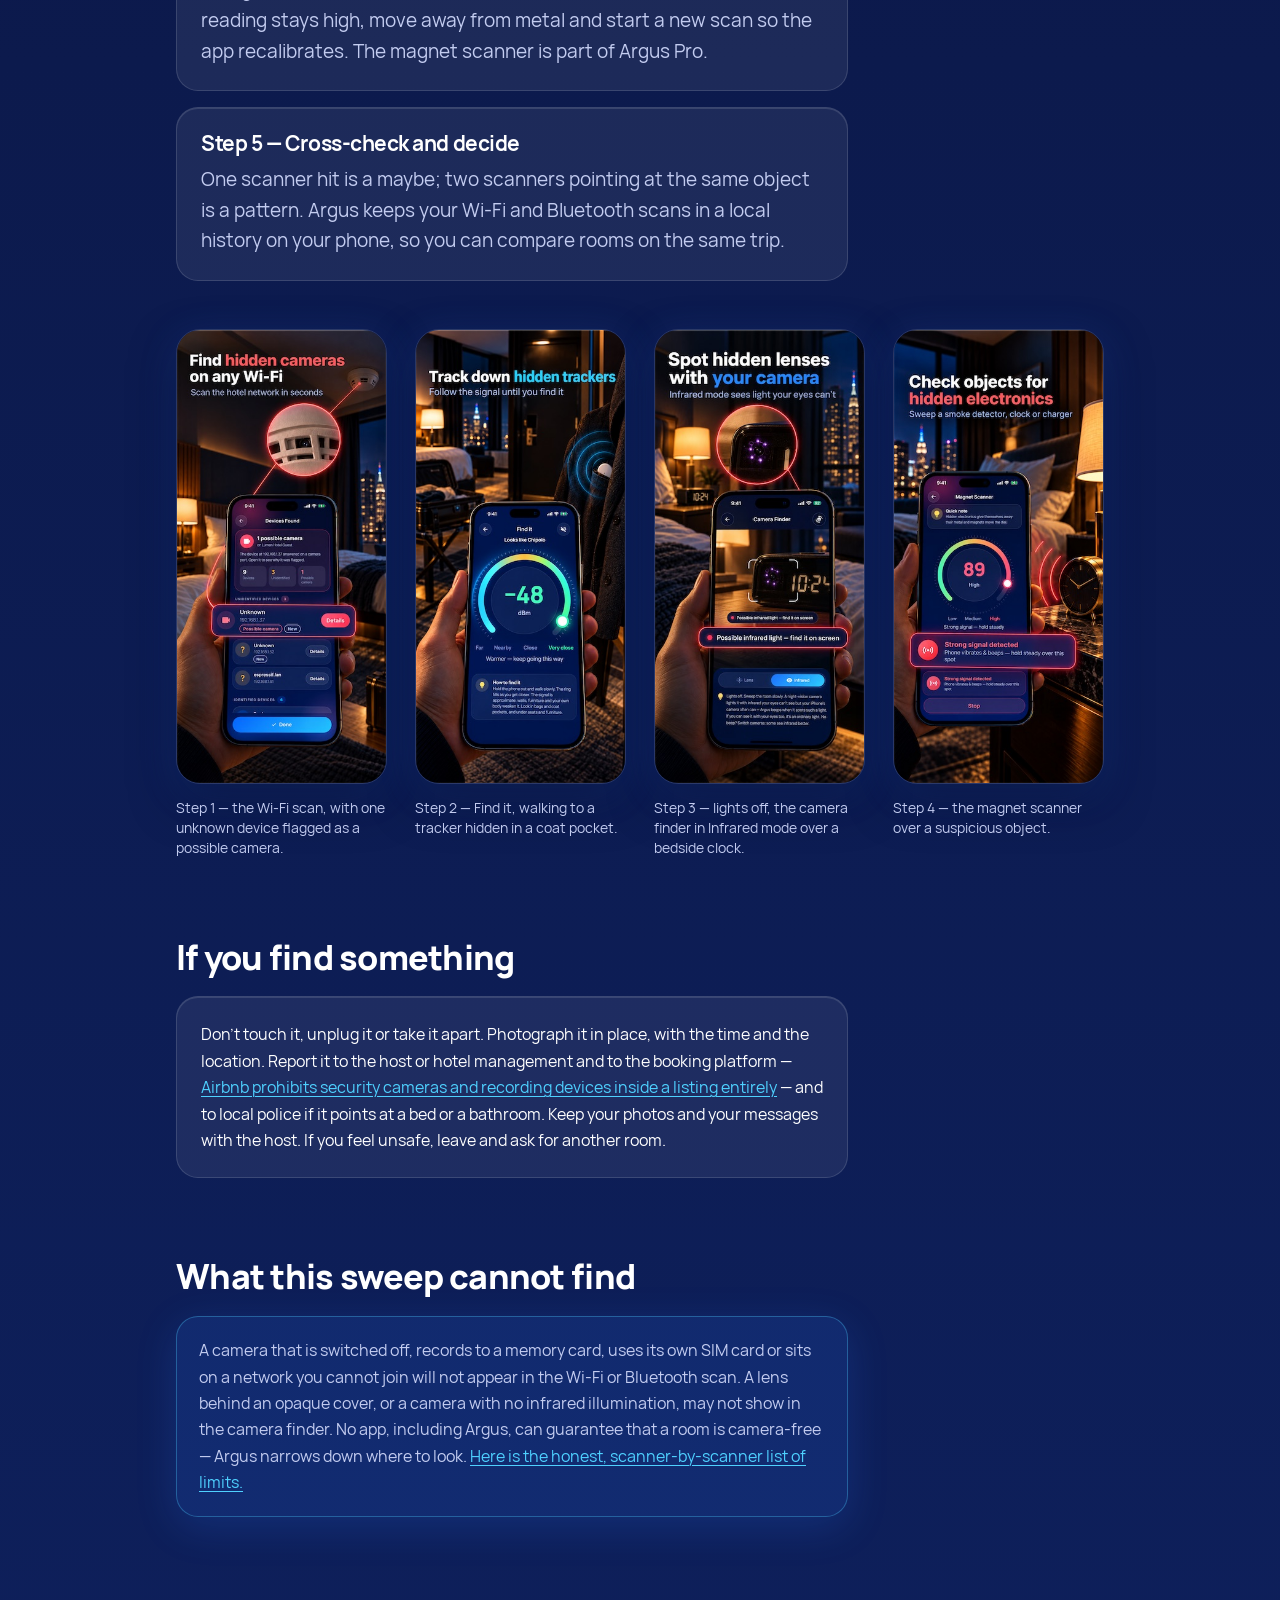
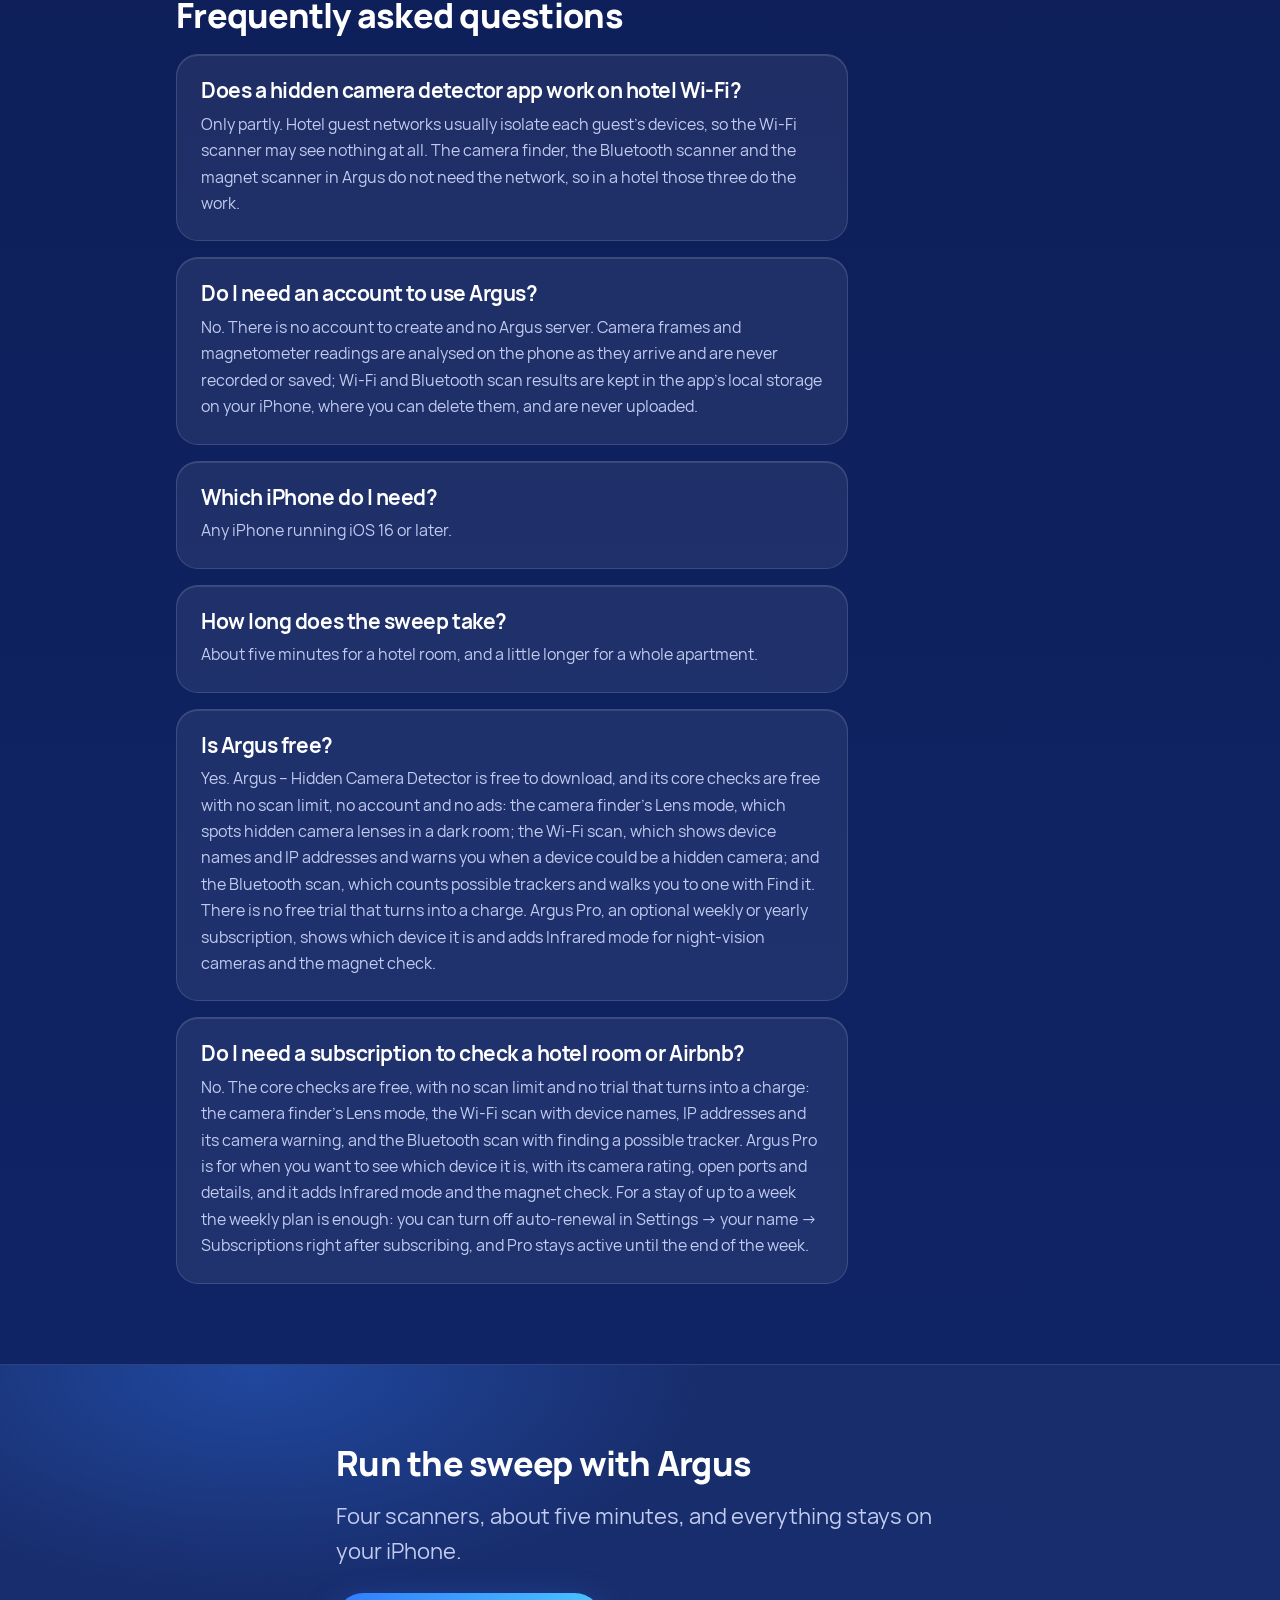
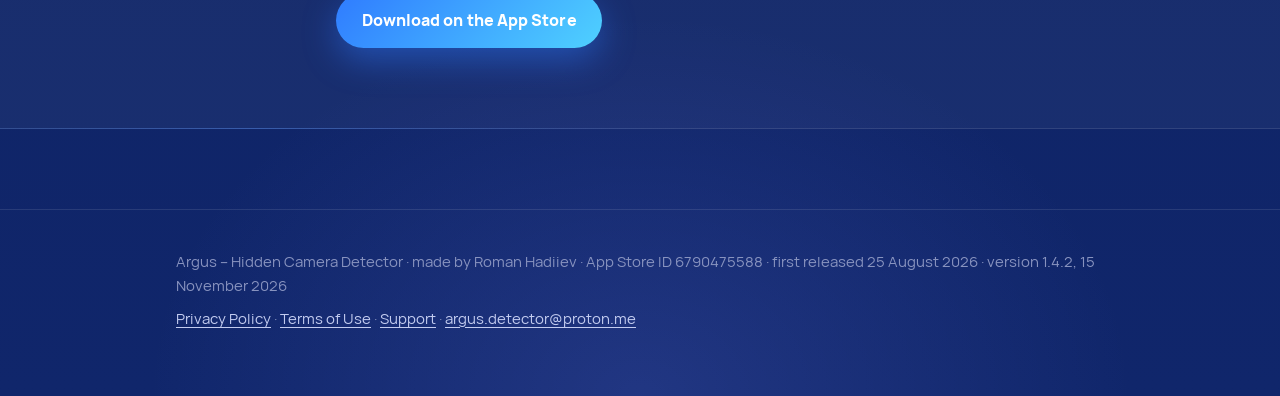
==== commit ad871378: "fix(site): date argus 1.4.2 as apple does, 15 november 2026 Apple put 1.4.2 on sale at 23:08 UTC on " ====
--- a/check-hotel-room-airbnb-hidden-cameras-iphone/index.html
+++ b/check-hotel-room-airbnb-hidden-cameras-iphone/index.html
@@ -140,7 +140,7 @@
     <div class="split">
         <div>
             <h1>How to check a hotel room or Airbnb for hidden cameras with your iPhone — a five-minute sweep with Argus</h1>
-            <p class="meta">Updated 16 November 2026</p>
+            <p class="meta">Updated 15 November 2026</p>
             <p class="lead">Argus – Hidden Camera Detector is an iPhone app that helps you check hotel rooms,
                 Airbnbs and vacation rentals for hidden cameras and suspicious devices. This is the sweep we
                 recommend the first time you walk into a room you don't own. It takes about five minutes and uses
@@ -319,7 +319,7 @@
 
 <footer class="site-footer">
     <div class="wrap">
-        <p>Argus – Hidden Camera Detector · made by Roman Hadiiev · App Store ID 6790475588 · first released 25 August 2026 · version 1.4.2, 16 November 2026</p>
+        <p>Argus – Hidden Camera Detector · made by Roman Hadiiev · App Store ID 6790475588 · first released 25 August 2026 · version 1.4.2, 15 November 2026</p>
         <p><a href="/privacy-terms/privacy-policy.html">Privacy Policy</a> ·
             <a href="/privacy-terms/terms-of-use.html">Terms of Use</a> ·
             <a href="/privacy-terms/support.html">Support</a> ·
